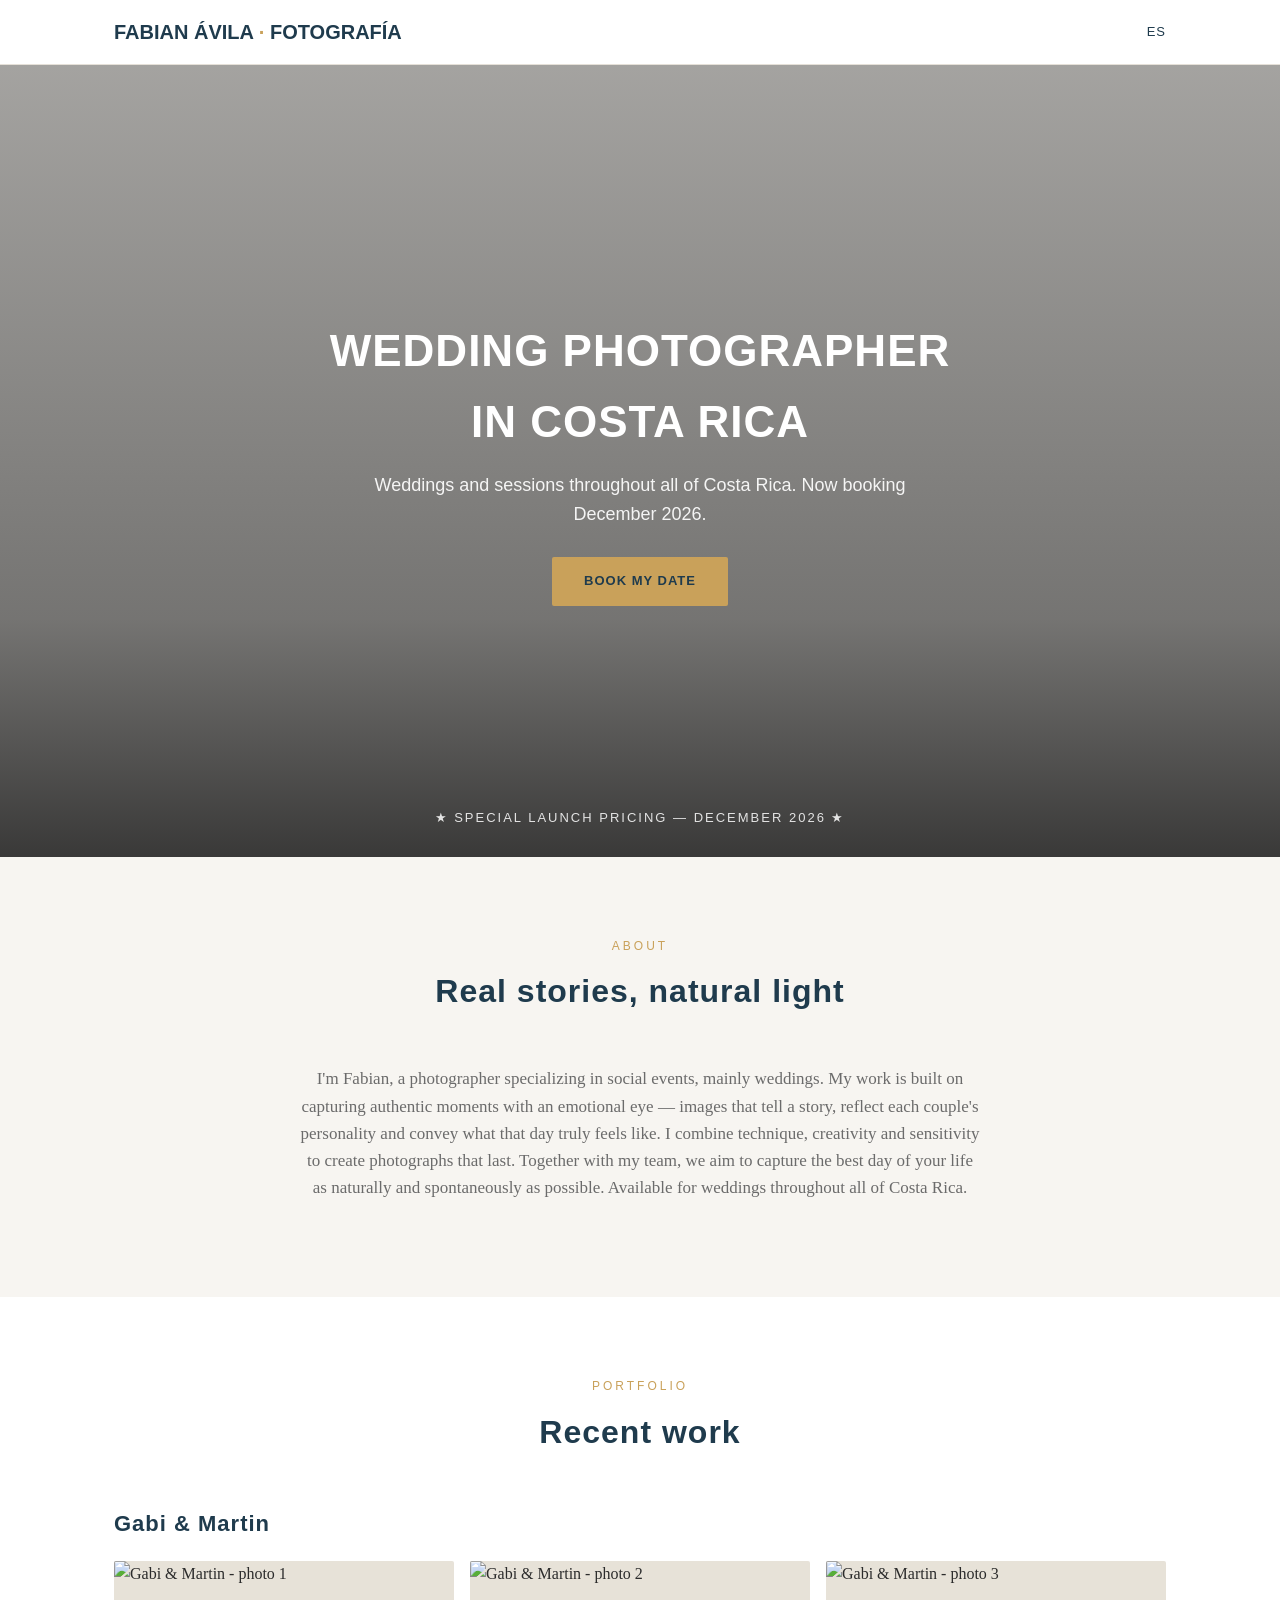
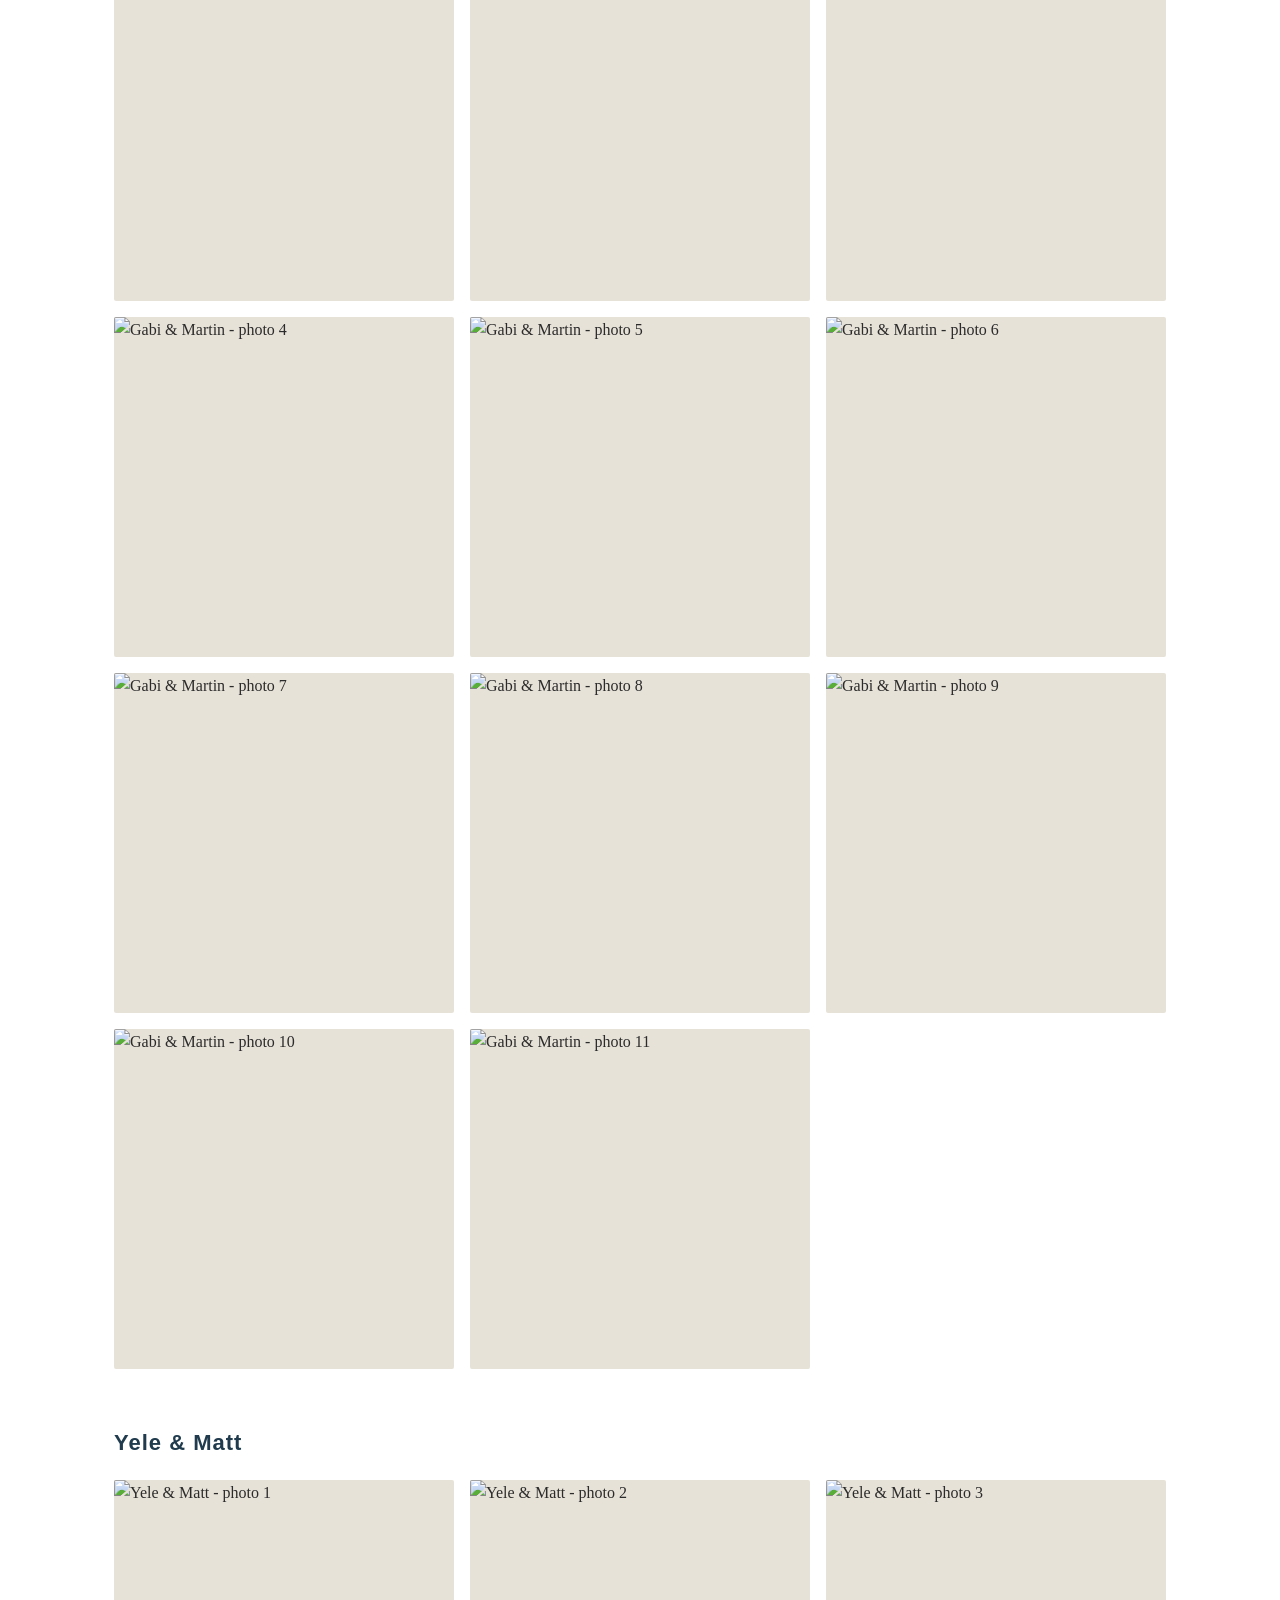
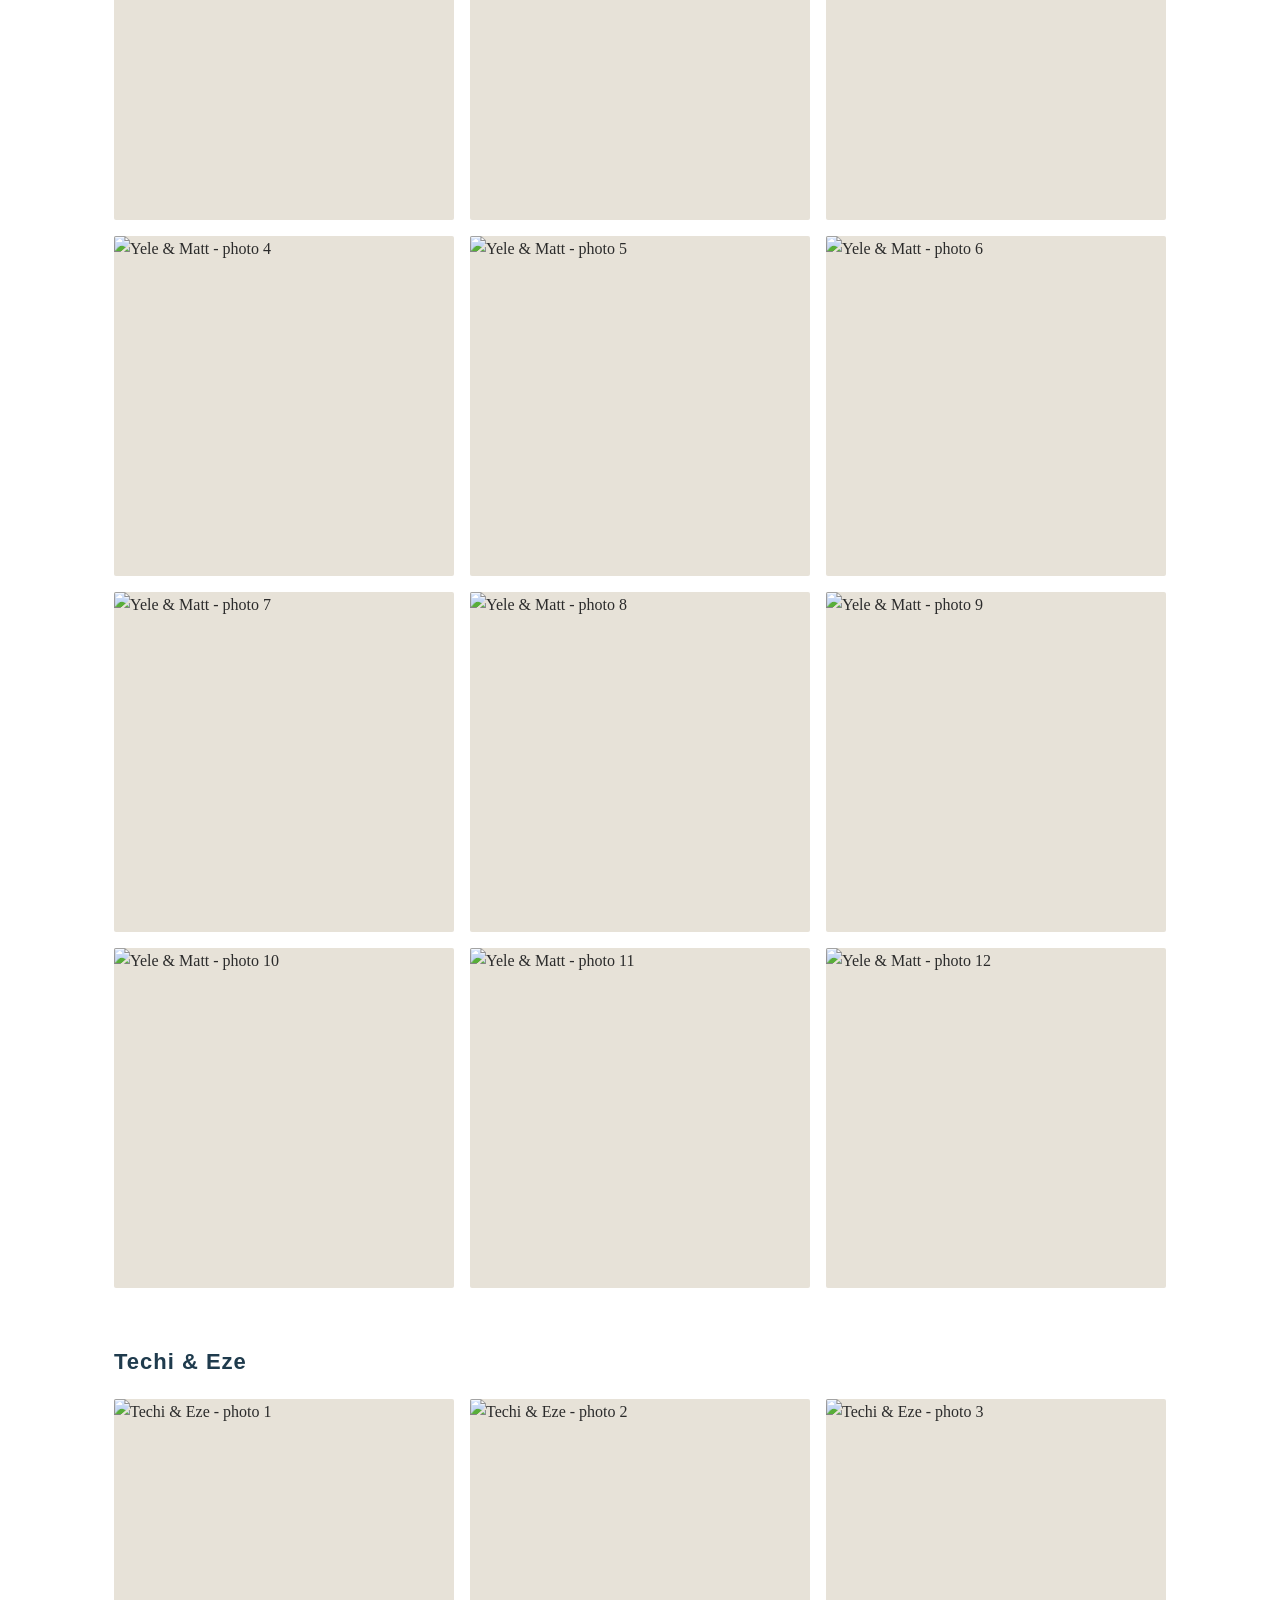
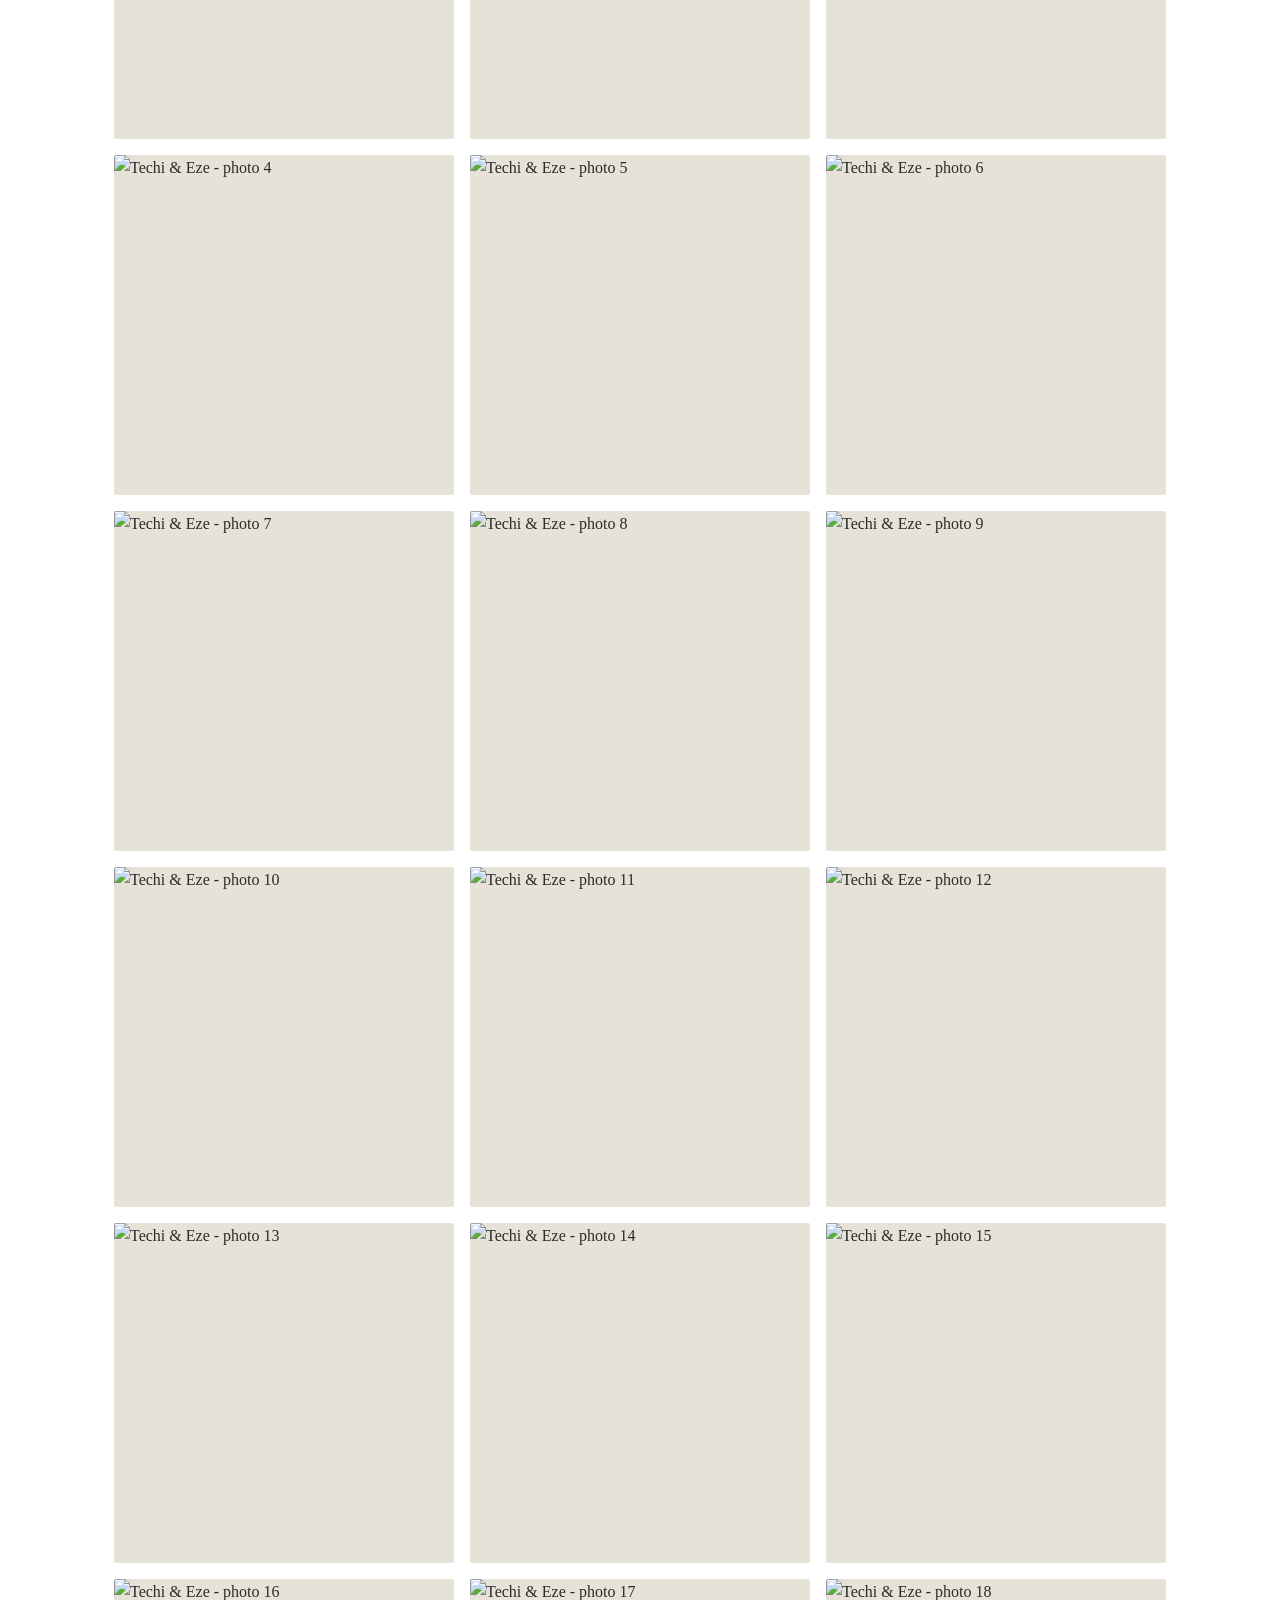
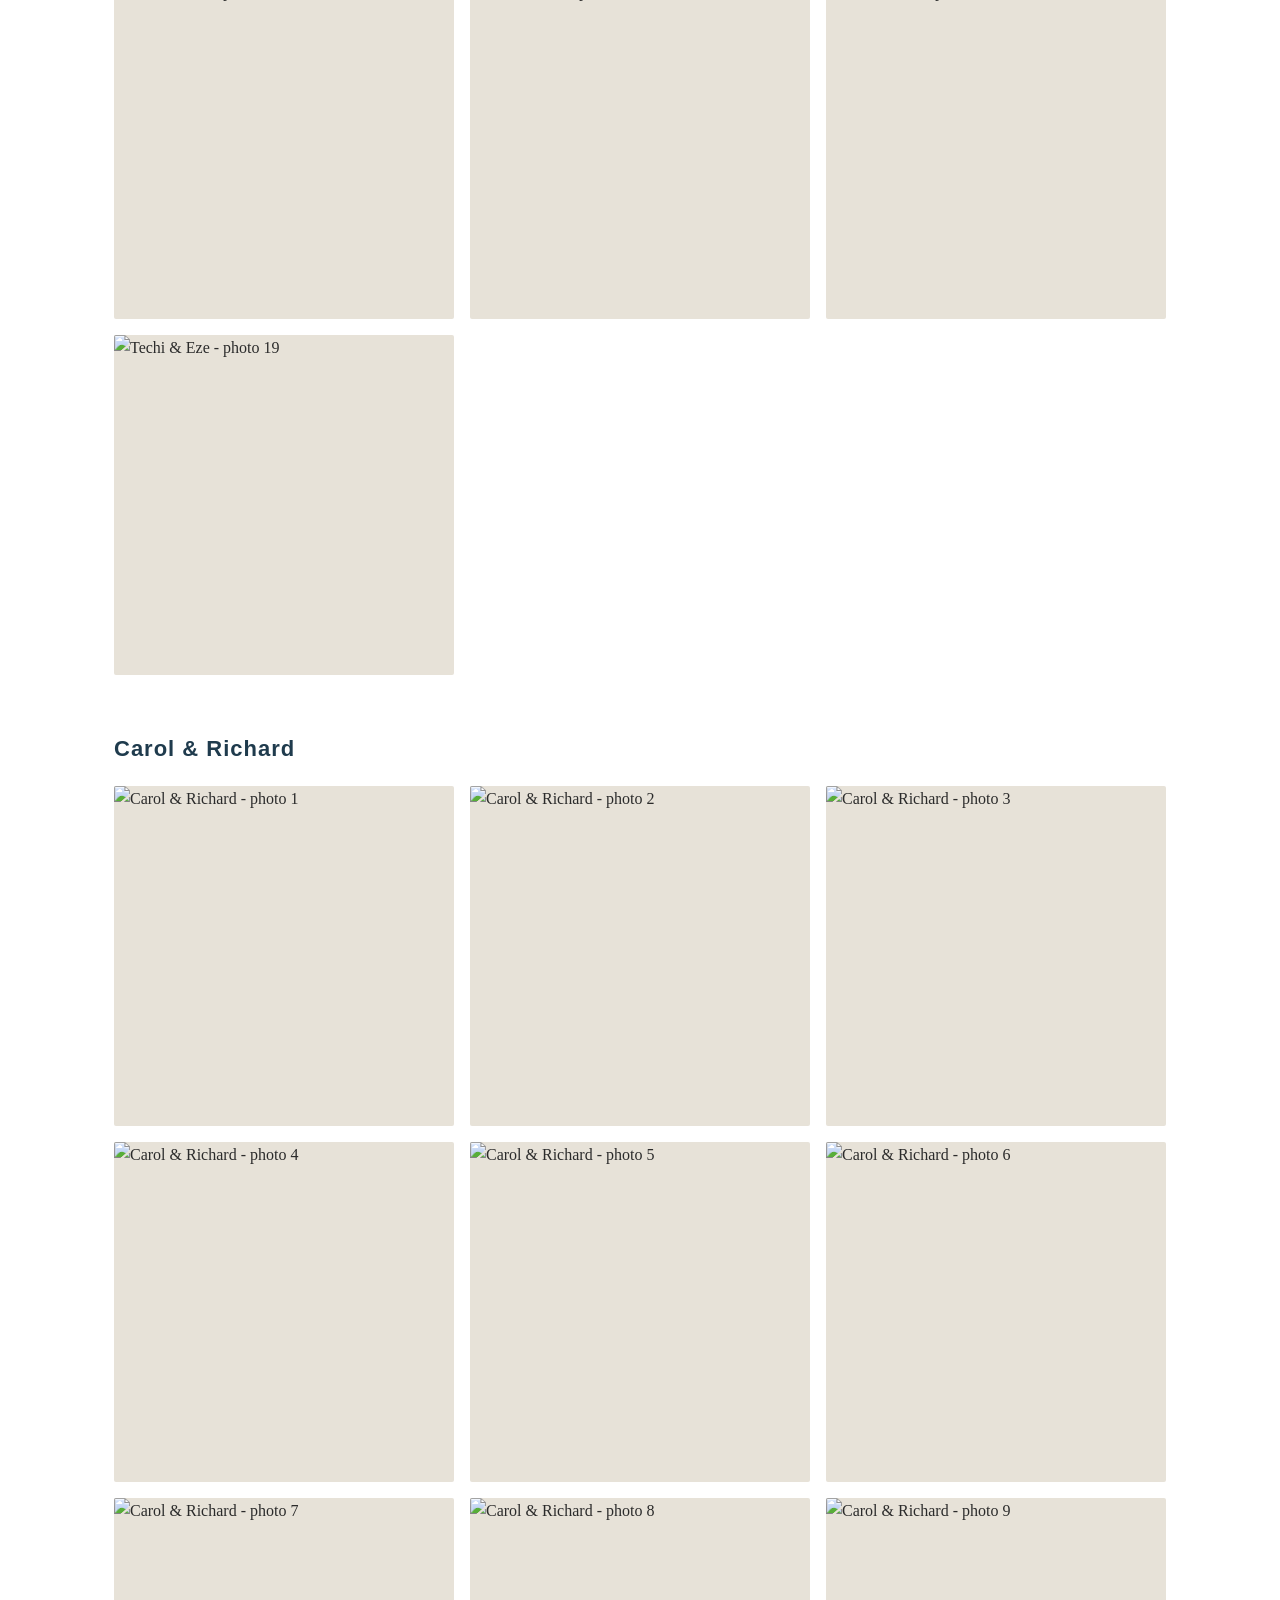
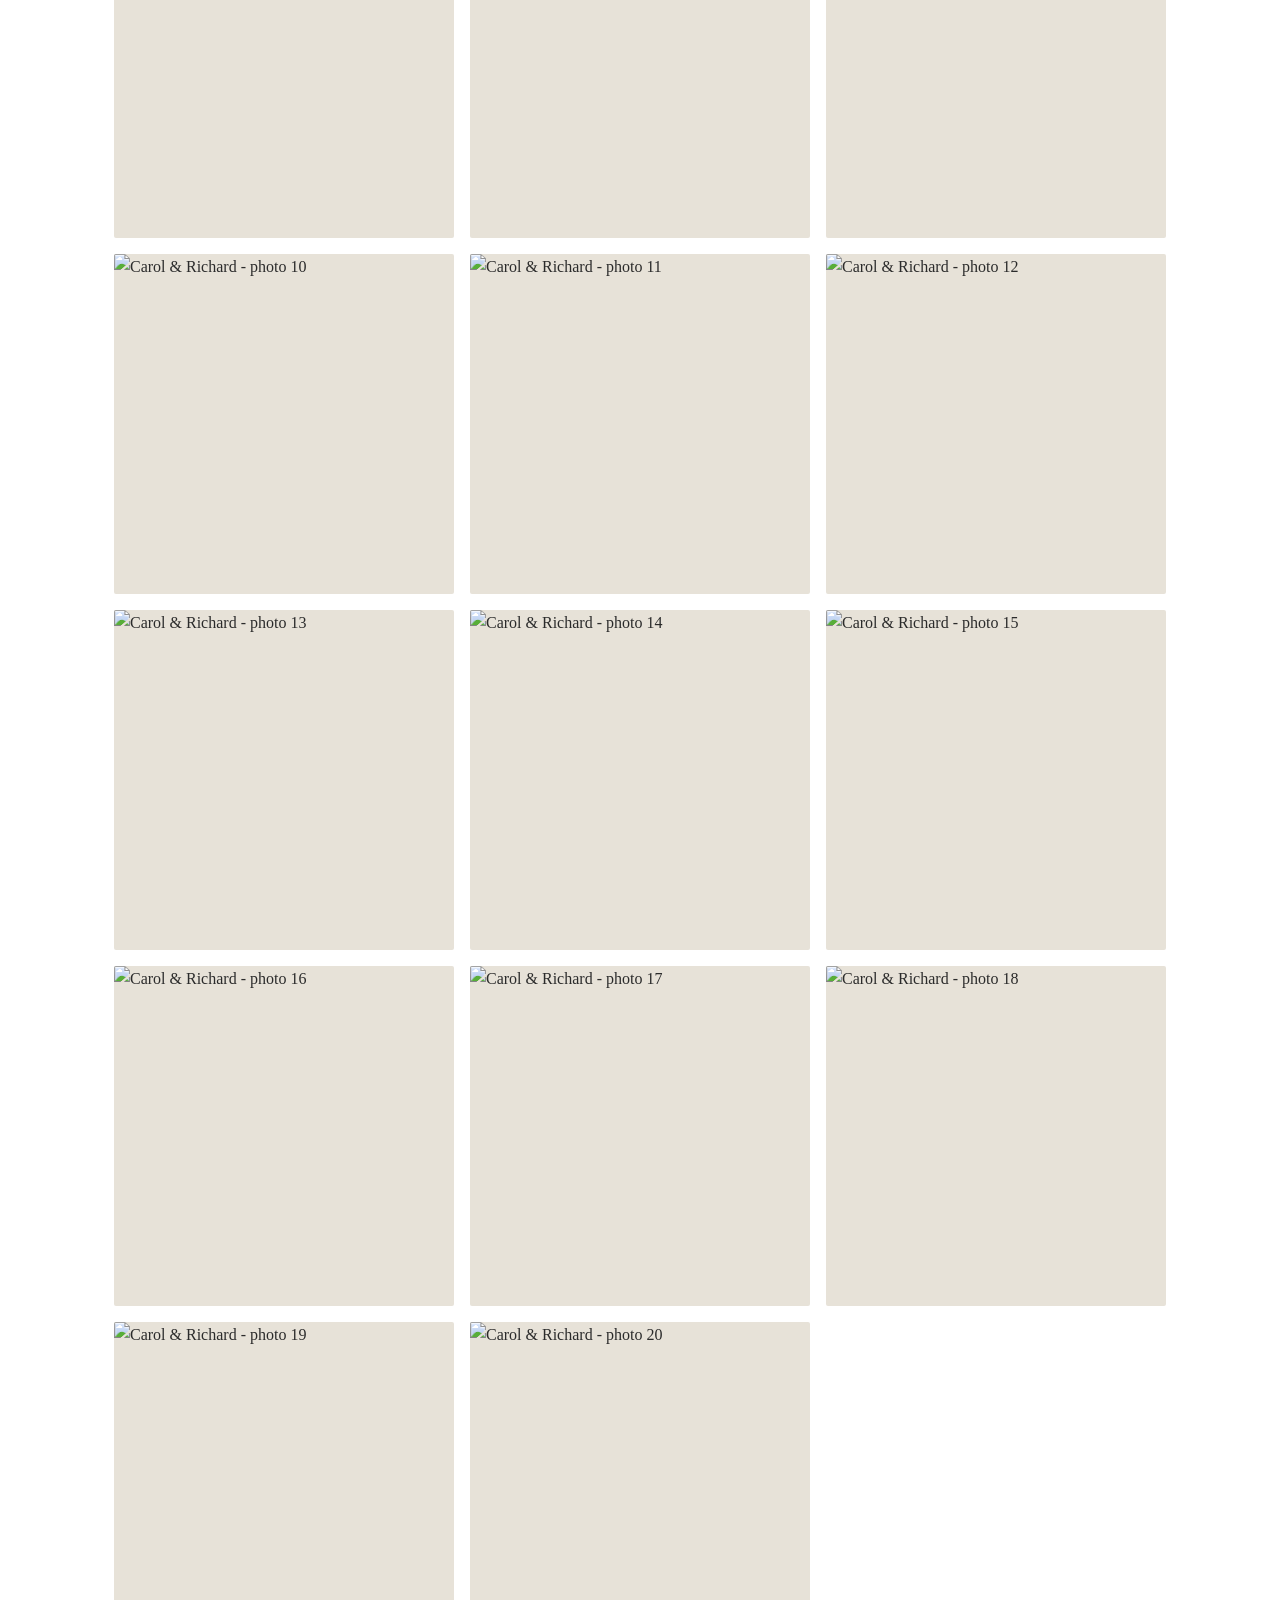
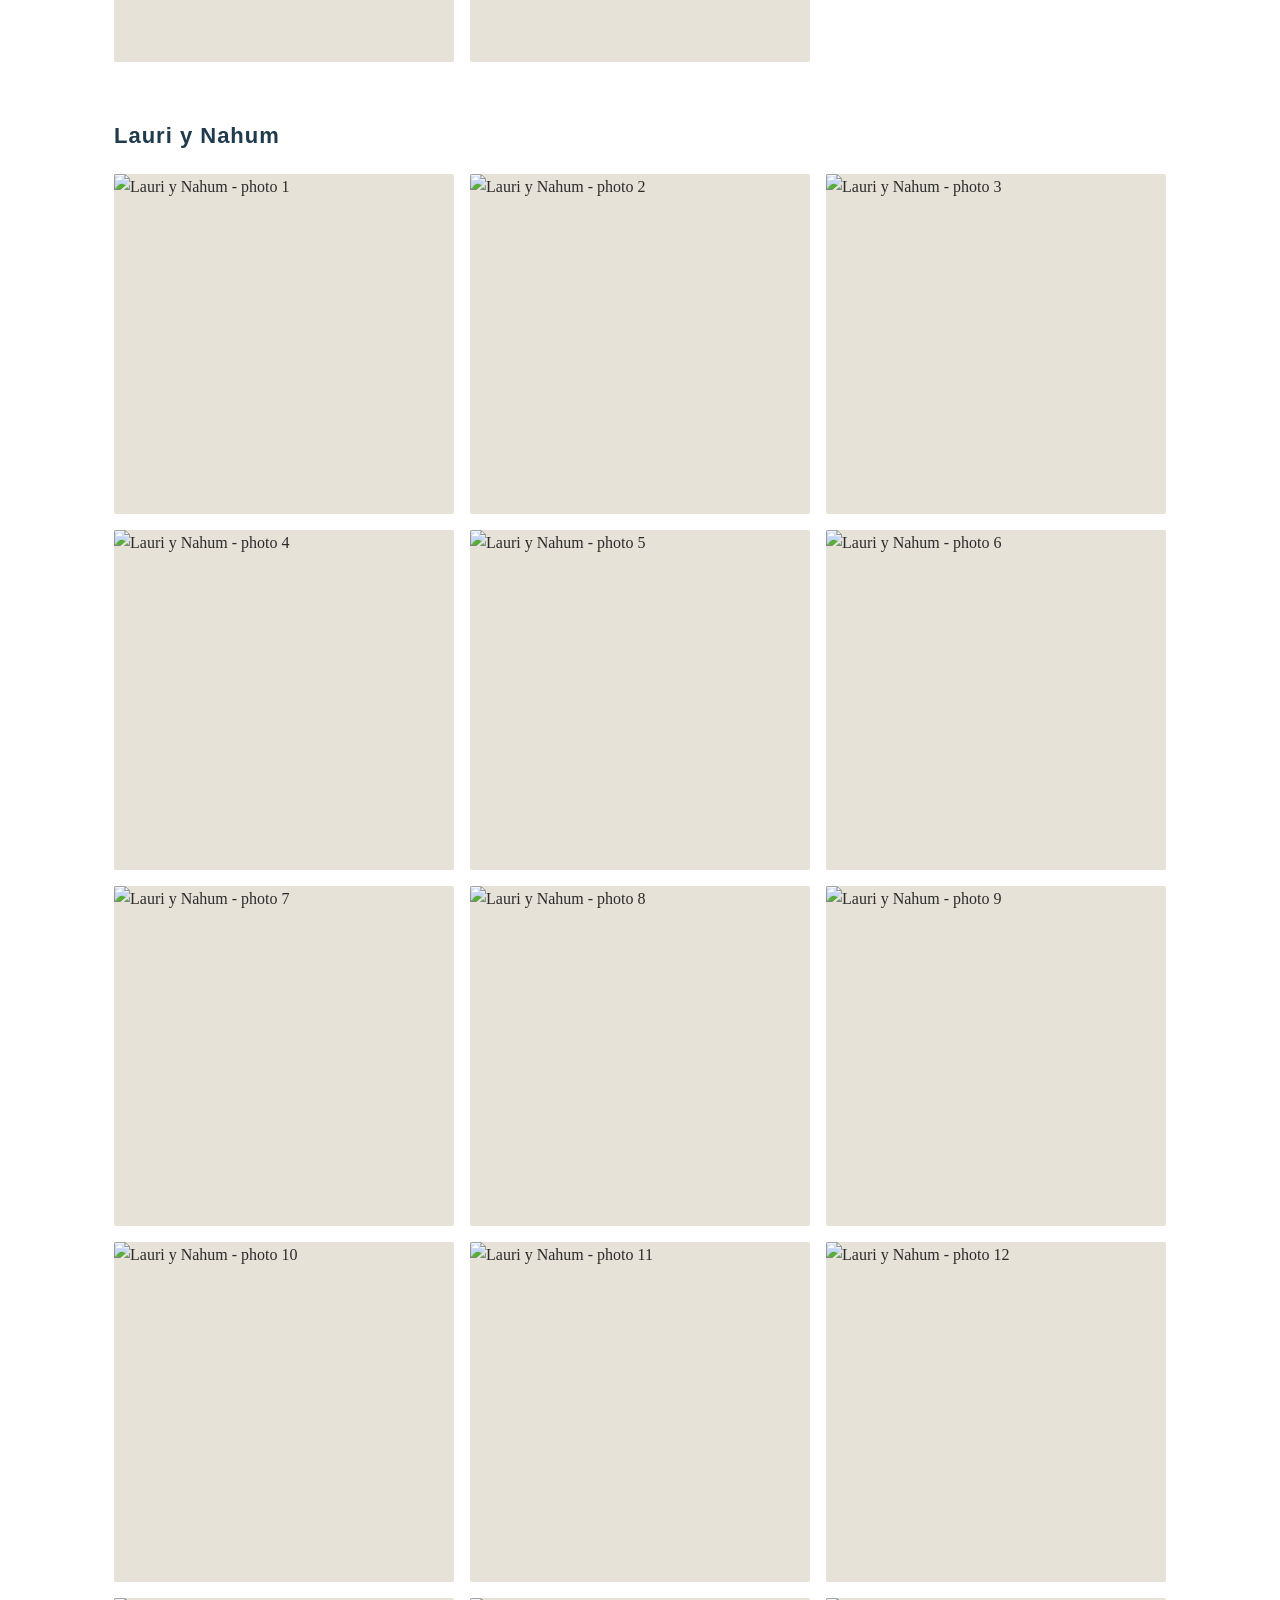
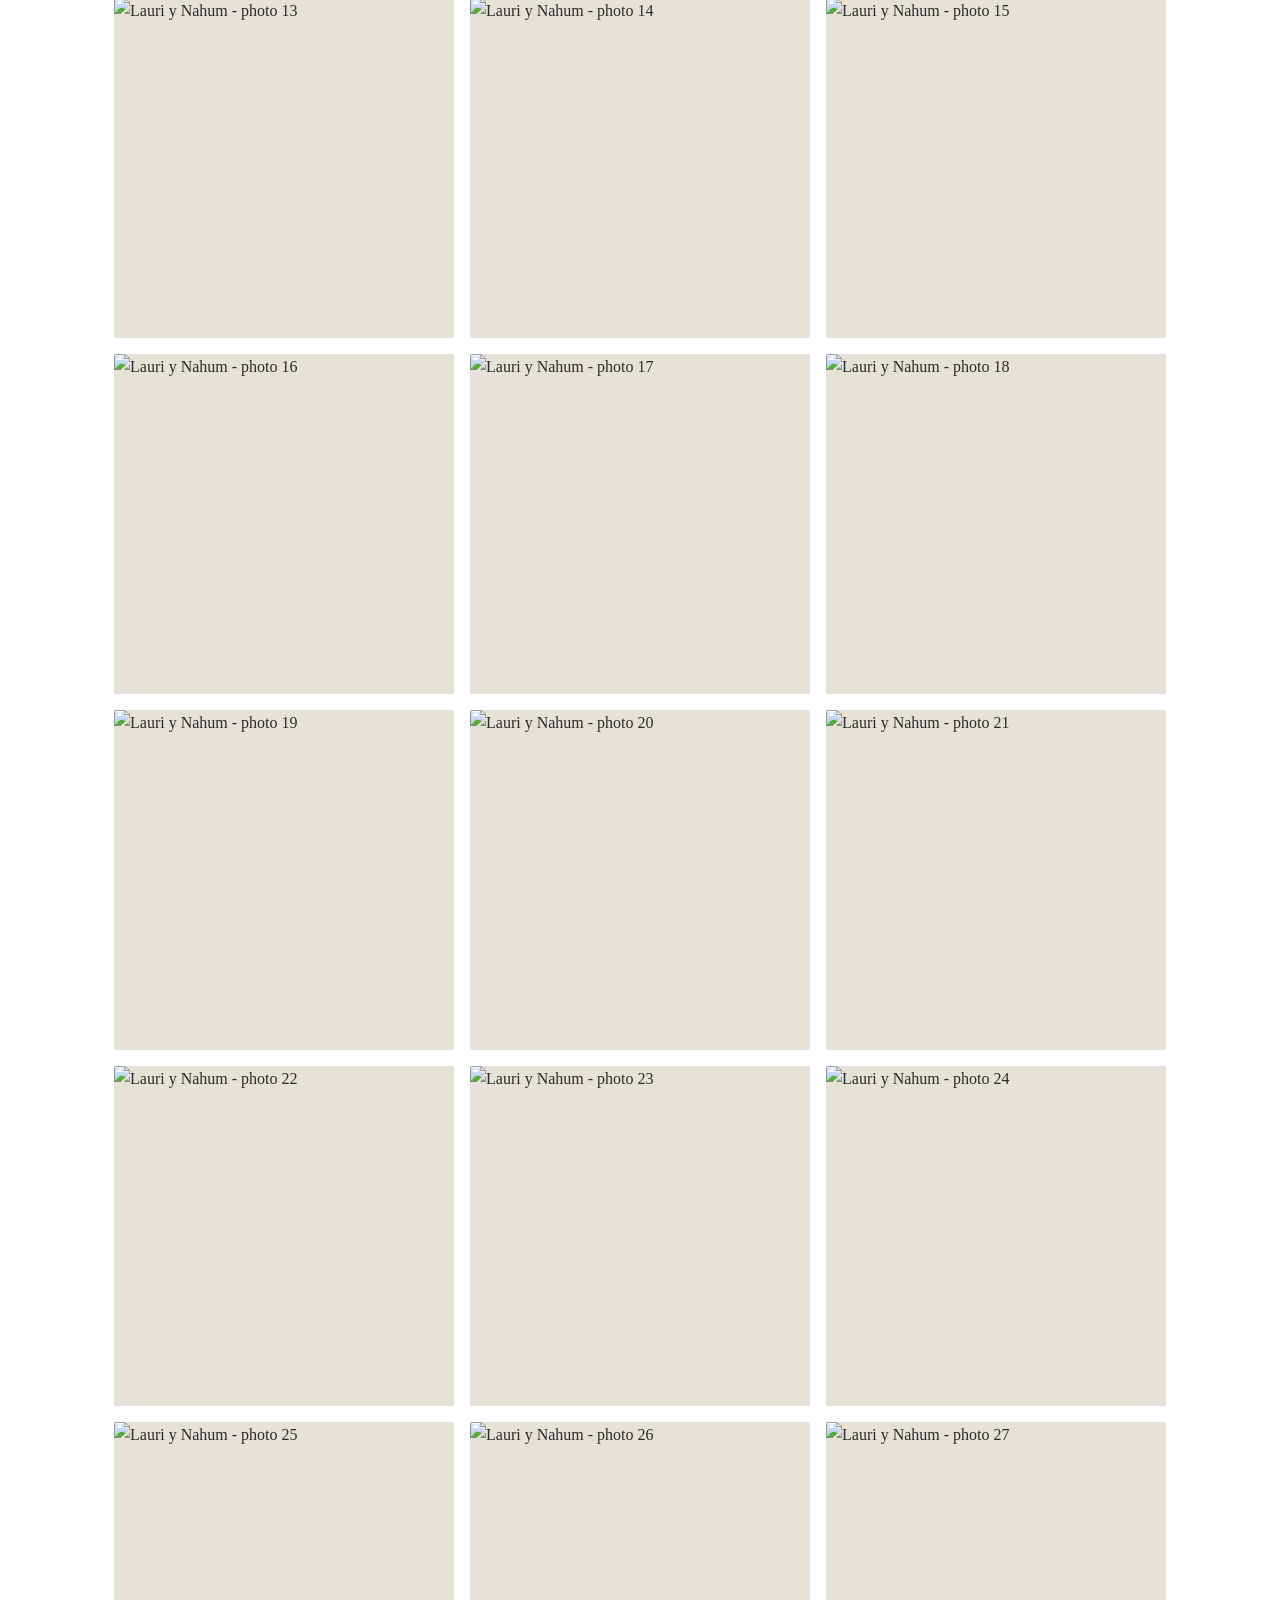
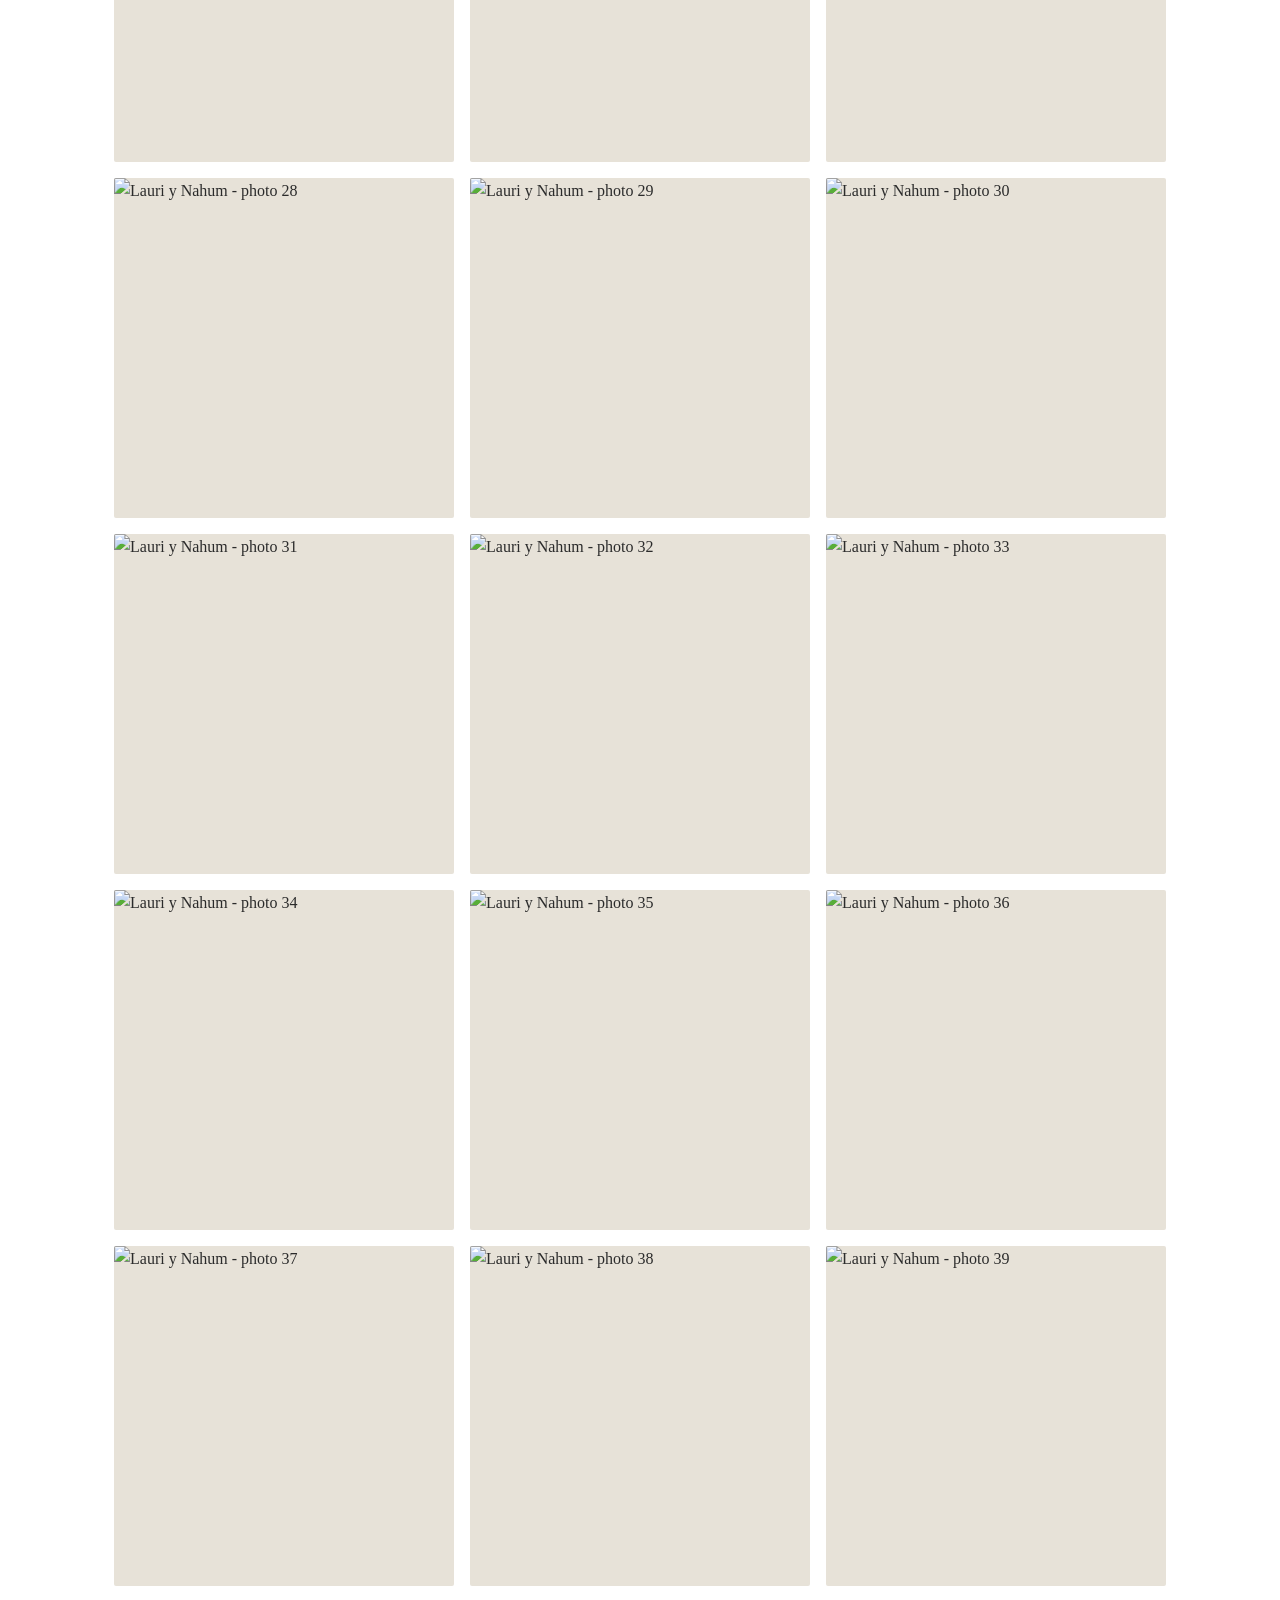
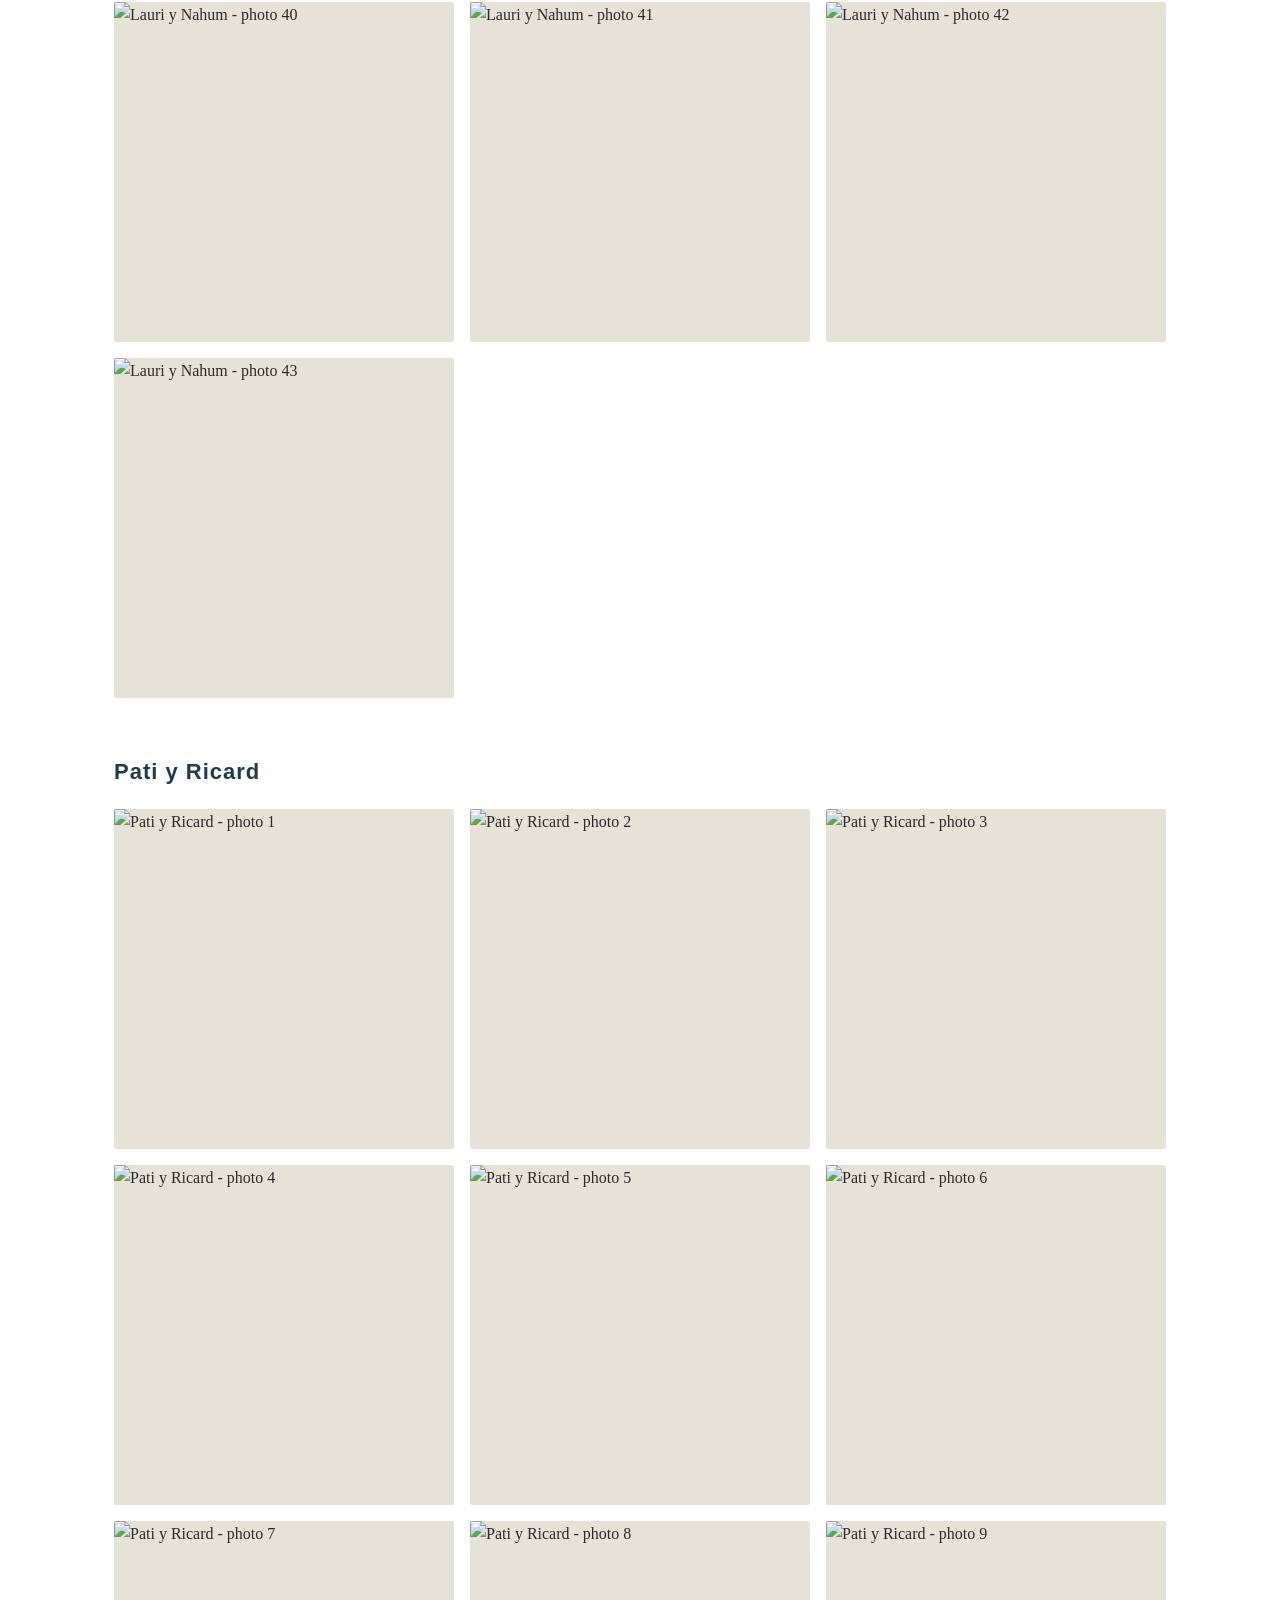
==== en/index.html @ 14611eac "Actualizar extras EN: advisory, quitar tarjeta credito, validez dic 2026" ====
<!DOCTYPE html>
<html lang="en">
<head>
<meta charset="UTF-8">
<meta name="viewport" content="width=device-width, initial-scale=1.0">
<title>Fabian Photography — Wedding Photographer in Costa Rica</title>
<style>
  :root{
    --dark:#1F3B4D;
    --accent:#C9A15A;
    --light:#F7F5F1;
    --gray:#6b6b6b;
  }
  *{margin:0;padding:0;box-sizing:border-box;}
  body{font-family:'Georgia', 'Times New Roman', serif; color:#2b2b2b; background:var(--light); line-height:1.6;}
  h1,h2,h3{font-family:'Helvetica Neue', Arial, sans-serif; letter-spacing:1px;}
  a{text-decoration:none; color:inherit;}
  .container{max-width:1100px; margin:0 auto; padding:0 24px;}

  /* NAV */
  nav{position:sticky; top:0; background:rgba(255,255,255,0.95); z-index:50; border-bottom:1px solid #e5e0d8;}
  nav .container{display:flex; justify-content:space-between; align-items:center; padding:16px 24px;}
  .logo{font-size:20px; font-weight:bold; color:var(--dark); font-family:'Helvetica Neue',Arial,sans-serif;}

  /* HERO */
  .hero{position:relative; height:88vh; min-height:520px; display:flex; align-items:center; justify-content:center; text-align:center; color:#fff;
    background:linear-gradient(180deg, rgba(10,10,10,0.35) 0%, rgba(10,10,10,0.55) 70%, rgba(10,10,10,0.8) 100%), url('gallery/hero-bw.jpg');
    background-size:cover; background-position:center 30%;}
  .hero-content h1{font-size:44px; margin-bottom:14px; text-transform:uppercase;}
  .hero-content p{font-size:18px; max-width:560px; margin:0 auto 28px; opacity:0.92; font-family:'Helvetica Neue',Arial,sans-serif;}
  .btn{display:inline-block; background:var(--accent); color:#1F3B4D; padding:14px 32px; border-radius:2px; font-family:'Helvetica Neue',Arial,sans-serif; font-weight:bold; letter-spacing:1px; text-transform:uppercase; font-size:13px; transition:opacity .2s;}
  .btn:hover{opacity:0.85;}
  .hero-badge{position:absolute; bottom:28px; font-family:'Helvetica Neue',Arial,sans-serif; font-size:13px; letter-spacing:2px; text-transform:uppercase; opacity:0.85;}

  /* SECTIONS */
  section{padding:80px 0;}
  .section-title{text-align:center; margin-bottom:48px;}
  .section-title span{display:block; font-family:'Helvetica Neue',Arial,sans-serif; font-size:12px; letter-spacing:3px; text-transform:uppercase; color:var(--accent); margin-bottom:10px;}
  .section-title h2{font-size:32px; color:var(--dark);}

  /* ABOUT */
  .about p{max-width:680px; margin:0 auto 16px; text-align:center; color:var(--gray); font-size:17px;}

  /* GALLERY */
  .gallery{background:#fff;}
  .grid{display:grid; grid-template-columns:repeat(3,1fr); gap:16px;}
  .ph{aspect-ratio:1/1; overflow:hidden; border-radius:2px; background:#e7e2d8;}
  .ph img{width:100%; height:100%; object-fit:cover; display:block; transition:transform .4s ease;}
  .ph:hover img{transform:scale(1.06);}
  .wedding-gallery{margin-bottom:56px;}
  .wedding-gallery:last-child{margin-bottom:0;}
  .wedding-gallery-title{display:flex; align-items:baseline; gap:14px; margin-bottom:20px;}
  .wedding-gallery-title h3{font-size:22px; color:var(--dark); letter-spacing:1px;}
  .wedding-gallery-title span{font-family:'Georgia',serif; font-style:italic; color:var(--accent); font-size:15px;}

  /* SERVICES */
  .cards{display:grid; grid-template-columns:repeat(3,1fr); gap:24px;}
  .cards-4{display:grid; grid-template-columns:repeat(4,1fr); gap:20px;}
  .card{background:#fff; padding:32px 24px; border-top:3px solid var(--accent); text-align:center;}
  .card h3{color:var(--dark); font-size:20px; margin-bottom:10px;}
  .price{font-size:28px; color:var(--accent); font-weight:bold; margin:14px 0; font-family:'Helvetica Neue',Arial,sans-serif;}
  .price small{font-size:14px; color:var(--gray); display:block; font-weight:normal;}
  .card ul{list-style:none; text-align:left; margin-top:14px; font-size:14px; color:var(--gray);}
  .card li{padding:4px 0; padding-left:18px; position:relative;}
  .card li:before{content:"—"; position:absolute; left:0; color:var(--accent);}
  .badge-launch{display:inline-block; background:#1F3B4D; color:#fff; font-size:11px; letter-spacing:1px; padding:4px 10px; border-radius:12px; font-family:'Helvetica Neue',Arial,sans-serif; margin-bottom:10px;}

  /* PARTNERS */
  .partners{background:var(--dark); color:#fff; text-align:center;}
  .partners h2{color:#fff;}
  .partners p{max-width:600px; margin:0 auto 24px; opacity:0.9;}
  .partners .btn{background:var(--accent);}

  /* CONTACT */
  .contact{text-align:center;}
  .contact-grid{display:flex; justify-content:center; gap:48px; margin-top:32px; flex-wrap:wrap; font-family:'Helvetica Neue',Arial,sans-serif;}
  .contact-item{font-size:15px;}
  .contact-item strong{display:block; color:var(--dark); margin-bottom:6px; letter-spacing:1px; text-transform:uppercase; font-size:12px;}

  footer{background:#171717; color:#999; text-align:center; padding:28px 0; font-family:'Helvetica Neue',Arial,sans-serif; font-size:13px;}

  @media (max-width:720px){
    .grid, .cards, .cards-4{grid-template-columns:repeat(2,1fr);}
    .hero-content h1{font-size:30px;}
  }
  @media (max-width:480px){
    .grid, .cards, .cards-4{grid-template-columns:1fr;}
  }
</style>
</head>
<body>

<nav>
  <div class="container">
    <div class="logo">FABIAN ÁVILA <span style="color:var(--accent)">·</span> FOTOGRAFÍA</div>
    <a href="/" style="font-family:'Helvetica Neue',Arial,sans-serif; font-size:13px; letter-spacing:1px; color:var(--dark);">ES</a>
  </div>
</nav>

<section class="hero">
  <div class="hero-content">
    
    <h1 data-en>Wedding Photographer<br>in Costa Rica</h1>
    
    <p data-en>Weddings and sessions throughout all of Costa Rica. Now booking December 2026.</p>
    
    <a href="#contact" class="btn" data-en>Book my date</a>
  </div>
  
  <div class="hero-badge" data-en>★ Special launch pricing — December 2026 ★</div>
</section>

<section class="about">
  <div class="container">
    <div class="section-title">
      <span data-en>About</span>
      
      <h2 data-en>Real stories, natural light</h2>
    </div>
    
    <p data-en>I'm Fabian, a photographer specializing in social events, mainly weddings. My work is built on capturing authentic moments with an emotional eye — images that tell a story, reflect each couple's personality and convey what that day truly feels like. I combine technique, creativity and sensitivity to create photographs that last. Together with my team, we aim to capture the best day of your life as naturally and spontaneously as possible. Available for weddings throughout all of Costa Rica.</p>
  </div>
</section>

<section class="gallery">
  <div class="container">
    <div class="section-title">
      <span data-en>Portfolio</span>
      
      <h2 data-en>Recent work</h2>
    </div>
    <div class="wedding-gallery">
      <div class="wedding-gallery-title">
        <h3 data-en>Gabi &amp; Martin</h3>
      </div>
      <div class="grid">
        <div class="ph"><img src="gallery/wedding-B-1.jpg" loading="lazy" alt="Gabi &amp; Martin - photo 1"></div>
        <div class="ph"><img src="gallery/wedding-B-2.jpg" loading="lazy" alt="Gabi &amp; Martin - photo 2"></div>
        <div class="ph"><img src="gallery/wedding-B-3.jpg" loading="lazy" alt="Gabi &amp; Martin - photo 3"></div>
        <div class="ph"><img src="gallery/wedding-B-4.jpg" loading="lazy" alt="Gabi &amp; Martin - photo 4"></div>
        <div class="ph"><img src="gallery/wedding-B-5.jpg" loading="lazy" alt="Gabi &amp; Martin - photo 5"></div>
        <div class="ph"><img src="gallery/wedding-B-6.jpg" loading="lazy" alt="Gabi &amp; Martin - photo 6"></div>
        <div class="ph"><img src="gallery/wedding-B-7.jpg" loading="lazy" alt="Gabi &amp; Martin - photo 7"></div>
        <div class="ph"><img src="gallery/wedding-B-8.jpg" loading="lazy" alt="Gabi &amp; Martin - photo 8"></div>
        <div class="ph"><img src="gallery/wedding-B-9.jpg" loading="lazy" alt="Gabi &amp; Martin - photo 9"></div>
        <div class="ph"><img src="gallery/wedding-B-10.jpg" loading="lazy" alt="Gabi &amp; Martin - photo 10"></div>
        <div class="ph"><img src="gallery/wedding-B-11.jpg" loading="lazy" alt="Gabi &amp; Martin - photo 11"></div>
      </div>
    </div>

    <div class="wedding-gallery">
      <div class="wedding-gallery-title">
        <h3 data-en>Yele &amp; Matt</h3>
      </div>
      <div class="grid">
        <div class="ph"><img src="gallery/wedding-C-1.jpg" loading="lazy" alt="Yele &amp; Matt - photo 1"></div>
        <div class="ph"><img src="gallery/wedding-C-2.jpg" loading="lazy" alt="Yele &amp; Matt - photo 2"></div>
        <div class="ph"><img src="gallery/wedding-C-3.jpg" loading="lazy" alt="Yele &amp; Matt - photo 3"></div>
        <div class="ph"><img src="gallery/wedding-C-4.jpg" loading="lazy" alt="Yele &amp; Matt - photo 4"></div>
        <div class="ph"><img src="gallery/wedding-C-5.jpg" loading="lazy" alt="Yele &amp; Matt - photo 5"></div>
        <div class="ph"><img src="gallery/wedding-C-6.jpg" loading="lazy" alt="Yele &amp; Matt - photo 6"></div>
        <div class="ph"><img src="gallery/wedding-C-7.jpg" loading="lazy" alt="Yele &amp; Matt - photo 7"></div>
        <div class="ph"><img src="gallery/wedding-C-8.jpg" loading="lazy" alt="Yele &amp; Matt - photo 8"></div>
        <div class="ph"><img src="gallery/wedding-C-9.jpg" loading="lazy" alt="Yele &amp; Matt - photo 9"></div>
        <div class="ph"><img src="gallery/wedding-C-10.jpg" loading="lazy" alt="Yele &amp; Matt - photo 10"></div>
        <div class="ph"><img src="gallery/wedding-C-11.jpg" loading="lazy" alt="Yele &amp; Matt - photo 11"></div>
        <div class="ph"><img src="gallery/wedding-C-12.jpg" loading="lazy" alt="Yele &amp; Matt - photo 12"></div>
      </div>
    </div>

    <div class="wedding-gallery">
      <div class="wedding-gallery-title">
        <h3 data-en>Techi &amp; Eze</h3>
      </div>
      <div class="grid">
        <div class="ph"><img src="gallery/wedding-D-1.jpg" loading="lazy" alt="Techi &amp; Eze - photo 1"></div>
        <div class="ph"><img src="gallery/wedding-D-2.jpg" loading="lazy" alt="Techi &amp; Eze - photo 2"></div>
        <div class="ph"><img src="gallery/wedding-D-3.jpg" loading="lazy" alt="Techi &amp; Eze - photo 3"></div>
        <div class="ph"><img src="gallery/wedding-D-4.jpg" loading="lazy" alt="Techi &amp; Eze - photo 4"></div>
        <div class="ph"><img src="gallery/wedding-D-5.jpg" loading="lazy" alt="Techi &amp; Eze - photo 5"></div>
        <div class="ph"><img src="gallery/wedding-D-6.jpg" loading="lazy" alt="Techi &amp; Eze - photo 6"></div>
        <div class="ph"><img src="gallery/wedding-D-7.jpg" loading="lazy" alt="Techi &amp; Eze - photo 7"></div>
        <div class="ph"><img src="gallery/wedding-D-8.jpg" loading="lazy" alt="Techi &amp; Eze - photo 8"></div>
        <div class="ph"><img src="gallery/wedding-D-9.jpg" loading="lazy" alt="Techi &amp; Eze - photo 9"></div>
        <div class="ph"><img src="gallery/wedding-D-10.jpg" loading="lazy" alt="Techi &amp; Eze - photo 10"></div>
        <div class="ph"><img src="gallery/wedding-D-11.jpg" loading="lazy" alt="Techi &amp; Eze - photo 11"></div>
        <div class="ph"><img src="gallery/wedding-D-12.jpg" loading="lazy" alt="Techi &amp; Eze - photo 12"></div>
        <div class="ph"><img src="gallery/wedding-D-13.jpg" loading="lazy" alt="Techi &amp; Eze - photo 13"></div>
        <div class="ph"><img src="gallery/wedding-D-14.jpg" loading="lazy" alt="Techi &amp; Eze - photo 14"></div>
        <div class="ph"><img src="gallery/wedding-D-15.jpg" loading="lazy" alt="Techi &amp; Eze - photo 15"></div>
        <div class="ph"><img src="gallery/wedding-D-16.jpg" loading="lazy" alt="Techi &amp; Eze - photo 16"></div>
        <div class="ph"><img src="gallery/wedding-D-17.jpg" loading="lazy" alt="Techi &amp; Eze - photo 17"></div>
        <div class="ph"><img src="gallery/wedding-D-18.jpg" loading="lazy" alt="Techi &amp; Eze - photo 18"></div>
        <div class="ph"><img src="gallery/wedding-D-19.jpg" loading="lazy" alt="Techi &amp; Eze - photo 19"></div>
      </div>
    </div>

    <div class="wedding-gallery">
      <div class="wedding-gallery-title">
        <h3 data-en>Carol &amp; Richard</h3>
      </div>
      <div class="grid">
        <div class="ph"><img src="gallery/wedding-E-1.jpg" loading="lazy" alt="Carol &amp; Richard - photo 1"></div>
        <div class="ph"><img src="gallery/wedding-E-2.jpg" loading="lazy" alt="Carol &amp; Richard - photo 2"></div>
        <div class="ph"><img src="gallery/wedding-E-3.jpg" loading="lazy" alt="Carol &amp; Richard - photo 3"></div>
        <div class="ph"><img src="gallery/wedding-E-4.jpg" loading="lazy" alt="Carol &amp; Richard - photo 4"></div>
        <div class="ph"><img src="gallery/wedding-E-5.jpg" loading="lazy" alt="Carol &amp; Richard - photo 5"></div>
        <div class="ph"><img src="gallery/wedding-E-6.jpg" loading="lazy" alt="Carol &amp; Richard - photo 6"></div>
        <div class="ph"><img src="gallery/wedding-E-7.jpg" loading="lazy" alt="Carol &amp; Richard - photo 7"></div>
        <div class="ph"><img src="gallery/wedding-E-8.jpg" loading="lazy" alt="Carol &amp; Richard - photo 8"></div>
        <div class="ph"><img src="gallery/wedding-E-9.jpg" loading="lazy" alt="Carol &amp; Richard - photo 9"></div>
        <div class="ph"><img src="gallery/wedding-E-10.jpg" loading="lazy" alt="Carol &amp; Richard - photo 10"></div>
        <div class="ph"><img src="gallery/wedding-E-11.jpg" loading="lazy" alt="Carol &amp; Richard - photo 11"></div>
        <div class="ph"><img src="gallery/wedding-E-12.jpg" loading="lazy" alt="Carol &amp; Richard - photo 12"></div>
        <div class="ph"><img src="gallery/wedding-E-13.jpg" loading="lazy" alt="Carol &amp; Richard - photo 13"></div>
        <div class="ph"><img src="gallery/wedding-E-14.jpg" loading="lazy" alt="Carol &amp; Richard - photo 14"></div>
        <div class="ph"><img src="gallery/wedding-E-15.jpg" loading="lazy" alt="Carol &amp; Richard - photo 15"></div>
        <div class="ph"><img src="gallery/wedding-E-16.jpg" loading="lazy" alt="Carol &amp; Richard - photo 16"></div>
        <div class="ph"><img src="gallery/wedding-E-17.jpg" loading="lazy" alt="Carol &amp; Richard - photo 17"></div>
        <div class="ph"><img src="gallery/wedding-E-18.jpg" loading="lazy" alt="Carol &amp; Richard - photo 18"></div>
        <div class="ph"><img src="gallery/wedding-E-19.jpg" loading="lazy" alt="Carol &amp; Richard - photo 19"></div>
        <div class="ph"><img src="gallery/wedding-E-20.jpg" loading="lazy" alt="Carol &amp; Richard - photo 20"></div>
      </div>
    </div>

    <div class="wedding-gallery">
      <div class="wedding-gallery-title">
        <h3 data-en>Lauri y Nahum</h3>
      </div>
      <div class="grid">
        <div class="ph"><img src="gallery/wedding-G1-1.jpg" loading="lazy" alt="Lauri y Nahum - photo 1"></div>
        <div class="ph"><img src="gallery/wedding-G1-2.jpg" loading="lazy" alt="Lauri y Nahum - photo 2"></div>
        <div class="ph"><img src="gallery/wedding-G1-3.jpg" loading="lazy" alt="Lauri y Nahum - photo 3"></div>
        <div class="ph"><img src="gallery/wedding-G1-4.jpg" loading="lazy" alt="Lauri y Nahum - photo 4"></div>
        <div class="ph"><img src="gallery/wedding-G1-5.jpg" loading="lazy" alt="Lauri y Nahum - photo 5"></div>
        <div class="ph"><img src="gallery/wedding-G1-6.jpg" loading="lazy" alt="Lauri y Nahum - photo 6"></div>
        <div class="ph"><img src="gallery/wedding-G1-7.jpg" loading="lazy" alt="Lauri y Nahum - photo 7"></div>
        <div class="ph"><img src="gallery/wedding-G1-8.jpg" loading="lazy" alt="Lauri y Nahum - photo 8"></div>
        <div class="ph"><img src="gallery/wedding-G1-9.jpg" loading="lazy" alt="Lauri y Nahum - photo 9"></div>
        <div class="ph"><img src="gallery/wedding-G1-10.jpg" loading="lazy" alt="Lauri y Nahum - photo 10"></div>
        <div class="ph"><img src="gallery/wedding-G1-11.jpg" loading="lazy" alt="Lauri y Nahum - photo 11"></div>
        <div class="ph"><img src="gallery/wedding-G1-12.jpg" loading="lazy" alt="Lauri y Nahum - photo 12"></div>
        <div class="ph"><img src="gallery/wedding-G1-13.jpg" loading="lazy" alt="Lauri y Nahum - photo 13"></div>
        <div class="ph"><img src="gallery/wedding-G1-14.jpg" loading="lazy" alt="Lauri y Nahum - photo 14"></div>
        <div class="ph"><img src="gallery/wedding-G1-15.jpg" loading="lazy" alt="Lauri y Nahum - photo 15"></div>
        <div class="ph"><img src="gallery/wedding-G1-16.jpg" loading="lazy" alt="Lauri y Nahum - photo 16"></div>
        <div class="ph"><img src="gallery/wedding-G1-17.jpg" loading="lazy" alt="Lauri y Nahum - photo 17"></div>
        <div class="ph"><img src="gallery/wedding-G1-18.jpg" loading="lazy" alt="Lauri y Nahum - photo 18"></div>
        <div class="ph"><img src="gallery/wedding-G1-19.jpg" loading="lazy" alt="Lauri y Nahum - photo 19"></div>
        <div class="ph"><img src="gallery/wedding-G1-20.jpg" loading="lazy" alt="Lauri y Nahum - photo 20"></div>
        <div class="ph"><img src="gallery/wedding-G1-21.jpg" loading="lazy" alt="Lauri y Nahum - photo 21"></div>
        <div class="ph"><img src="gallery/wedding-G1-22.jpg" loading="lazy" alt="Lauri y Nahum - photo 22"></div>
        <div class="ph"><img src="gallery/wedding-G1-23.jpg" loading="lazy" alt="Lauri y Nahum - photo 23"></div>
        <div class="ph"><img src="gallery/wedding-G1-24.jpg" loading="lazy" alt="Lauri y Nahum - photo 24"></div>
        <div class="ph"><img src="gallery/wedding-G1-25.jpg" loading="lazy" alt="Lauri y Nahum - photo 25"></div>
        <div class="ph"><img src="gallery/wedding-G1-26.jpg" loading="lazy" alt="Lauri y Nahum - photo 26"></div>
        <div class="ph"><img src="gallery/wedding-G1-27.jpg" loading="lazy" alt="Lauri y Nahum - photo 27"></div>
        <div class="ph"><img src="gallery/wedding-G1-28.jpg" loading="lazy" alt="Lauri y Nahum - photo 28"></div>
        <div class="ph"><img src="gallery/wedding-G1-29.jpg" loading="lazy" alt="Lauri y Nahum - photo 29"></div>
        <div class="ph"><img src="gallery/wedding-G1-30.jpg" loading="lazy" alt="Lauri y Nahum - photo 30"></div>
        <div class="ph"><img src="gallery/wedding-G1-31.jpg" loading="lazy" alt="Lauri y Nahum - photo 31"></div>
        <div class="ph"><img src="gallery/wedding-G1-32.jpg" loading="lazy" alt="Lauri y Nahum - photo 32"></div>
        <div class="ph"><img src="gallery/wedding-G1-33.jpg" loading="lazy" alt="Lauri y Nahum - photo 33"></div>
        <div class="ph"><img src="gallery/wedding-G1-34.jpg" loading="lazy" alt="Lauri y Nahum - photo 34"></div>
        <div class="ph"><img src="gallery/wedding-G1-35.jpg" loading="lazy" alt="Lauri y Nahum - photo 35"></div>
        <div class="ph"><img src="gallery/wedding-G1-36.jpg" loading="lazy" alt="Lauri y Nahum - photo 36"></div>
        <div class="ph"><img src="gallery/wedding-G1-37.jpg" loading="lazy" alt="Lauri y Nahum - photo 37"></div>
        <div class="ph"><img src="gallery/wedding-G1-38.jpg" loading="lazy" alt="Lauri y Nahum - photo 38"></div>
        <div class="ph"><img src="gallery/wedding-G1-39.jpg" loading="lazy" alt="Lauri y Nahum - photo 39"></div>
        <div class="ph"><img src="gallery/wedding-G1-40.jpg" loading="lazy" alt="Lauri y Nahum - photo 40"></div>
        <div class="ph"><img src="gallery/wedding-G1-41.jpg" loading="lazy" alt="Lauri y Nahum - photo 41"></div>
        <div class="ph"><img src="gallery/wedding-G1-42.jpg" loading="lazy" alt="Lauri y Nahum - photo 42"></div>
        <div class="ph"><img src="gallery/wedding-G1-43.jpg" loading="lazy" alt="Lauri y Nahum - photo 43"></div>
      </div>
    </div>

    <div class="wedding-gallery">
      <div class="wedding-gallery-title">
        <h3 data-en>Pati y Ricard</h3>
      </div>
      <div class="grid">
        <div class="ph"><img src="gallery/wedding-G2-1.jpg" loading="lazy" alt="Pati y Ricard - photo 1"></div>
        <div class="ph"><img src="gallery/wedding-G2-2.jpg" loading="lazy" alt="Pati y Ricard - photo 2"></div>
        <div class="ph"><img src="gallery/wedding-G2-3.jpg" loading="lazy" alt="Pati y Ricard - photo 3"></div>
        <div class="ph"><img src="gallery/wedding-G2-4.jpg" loading="lazy" alt="Pati y Ricard - photo 4"></div>
        <div class="ph"><img src="gallery/wedding-G2-5.jpg" loading="lazy" alt="Pati y Ricard - photo 5"></div>
        <div class="ph"><img src="gallery/wedding-G2-6.jpg" loading="lazy" alt="Pati y Ricard - photo 6"></div>
        <div class="ph"><img src="gallery/wedding-G2-7.jpg" loading="lazy" alt="Pati y Ricard - photo 7"></div>
        <div class="ph"><img src="gallery/wedding-G2-8.jpg" loading="lazy" alt="Pati y Ricard - photo 8"></div>
        <div class="ph"><img src="gallery/wedding-G2-9.jpg" loading="lazy" alt="Pati y Ricard - photo 9"></div>
        <div class="ph"><img src="gallery/wedding-G2-10.jpg" loading="lazy" alt="Pati y Ricard - photo 10"></div>
        <div class="ph"><img src="gallery/wedding-G2-11.jpg" loading="lazy" alt="Pati y Ricard - photo 11"></div>
        <div class="ph"><img src="gallery/wedding-G2-12.jpg" loading="lazy" alt="Pati y Ricard - photo 12"></div>
        <div class="ph"><img src="gallery/wedding-G2-13.jpg" loading="lazy" alt="Pati y Ricard - photo 13"></div>
        <div class="ph"><img src="gallery/wedding-G2-14.jpg" loading="lazy" alt="Pati y Ricard - photo 14"></div>
        <div class="ph"><img src="gallery/wedding-G2-15.jpg" loading="lazy" alt="Pati y Ricard - photo 15"></div>
        <div class="ph"><img src="gallery/wedding-G2-16.jpg" loading="lazy" alt="Pati y Ricard - photo 16"></div>
        <div class="ph"><img src="gallery/wedding-G2-17.jpg" loading="lazy" alt="Pati y Ricard - photo 17"></div>
        <div class="ph"><img src="gallery/wedding-G2-18.jpg" loading="lazy" alt="Pati y Ricard - photo 18"></div>
      </div>
    </div>

    <div class="wedding-gallery">
      <div class="wedding-gallery-title">
        <h3 data-en>Pamela y Dennis</h3>
      </div>
      <div class="grid">
        <div class="ph"><img src="gallery/wedding-H-1.jpg" loading="lazy" alt="Pamela y Dennis - photo 1"></div>
        <div class="ph"><img src="gallery/wedding-H-2.jpg" loading="lazy" alt="Pamela y Dennis - photo 2"></div>
        <div class="ph"><img src="gallery/wedding-H-3.jpg" loading="lazy" alt="Pamela y Dennis - photo 3"></div>
        <div class="ph"><img src="gallery/wedding-H-4.jpg" loading="lazy" alt="Pamela y Dennis - photo 4"></div>
        <div class="ph"><img src="gallery/wedding-H-5.jpg" loading="lazy" alt="Pamela y Dennis - photo 5"></div>
        <div class="ph"><img src="gallery/wedding-H-6.jpg" loading="lazy" alt="Pamela y Dennis - photo 6"></div>
        <div class="ph"><img src="gallery/wedding-H-7.jpg" loading="lazy" alt="Pamela y Dennis - photo 7"></div>
        <div class="ph"><img src="gallery/wedding-H-8.jpg" loading="lazy" alt="Pamela y Dennis - photo 8"></div>
        <div class="ph"><img src="gallery/wedding-H-9.jpg" loading="lazy" alt="Pamela y Dennis - photo 9"></div>
        <div class="ph"><img src="gallery/wedding-H-10.jpg" loading="lazy" alt="Pamela y Dennis - photo 10"></div>
        <div class="ph"><img src="gallery/wedding-H-11.jpg" loading="lazy" alt="Pamela y Dennis - photo 11"></div>
        <div class="ph"><img src="gallery/wedding-H-12.jpg" loading="lazy" alt="Pamela y Dennis - photo 12"></div>
        <div class="ph"><img src="gallery/wedding-H-13.jpg" loading="lazy" alt="Pamela y Dennis - photo 13"></div>
        <div class="ph"><img src="gallery/wedding-H-14.jpg" loading="lazy" alt="Pamela y Dennis - photo 14"></div>
      </div>
    </div>

    <div class="wedding-gallery">
      <div class="wedding-gallery-title">
        <h3 data-en>Salmy y Victor</h3>
      </div>
      <div class="grid">
        <div class="ph"><img src="gallery/wedding-I-1.jpg" loading="lazy" alt="Salmy y Victor - photo 1"></div>
        <div class="ph"><img src="gallery/wedding-I-2.jpg" loading="lazy" alt="Salmy y Victor - photo 2"></div>
        <div class="ph"><img src="gallery/wedding-I-3.jpg" loading="lazy" alt="Salmy y Victor - photo 3"></div>
        <div class="ph"><img src="gallery/wedding-I-4.jpg" loading="lazy" alt="Salmy y Victor - photo 4"></div>
        <div class="ph"><img src="gallery/wedding-I-5.jpg" loading="lazy" alt="Salmy y Victor - photo 5"></div>
        <div class="ph"><img src="gallery/wedding-I-6.jpg" loading="lazy" alt="Salmy y Victor - photo 6"></div>
        <div class="ph"><img src="gallery/wedding-I-7.jpg" loading="lazy" alt="Salmy y Victor - photo 7"></div>
        <div class="ph"><img src="gallery/wedding-I-8.jpg" loading="lazy" alt="Salmy y Victor - photo 8"></div>
        <div class="ph"><img src="gallery/wedding-I-9.jpg" loading="lazy" alt="Salmy y Victor - photo 9"></div>
        <div class="ph"><img src="gallery/wedding-I-10.jpg" loading="lazy" alt="Salmy y Victor - photo 10"></div>
        <div class="ph"><img src="gallery/wedding-I-11.jpg" loading="lazy" alt="Salmy y Victor - photo 11"></div>
        <div class="ph"><img src="gallery/wedding-I-12.jpg" loading="lazy" alt="Salmy y Victor - photo 12"></div>
      </div>
    </div>
  </div>
</section>

<section class="services">
  <div class="container">
    <div class="section-title">
      <span data-en>Pricing</span>
      
      <h2 data-en>Wedding packages</h2>
    </div>
    <div class="cards-4">
      <div class="card">
        <h3 data-en>Essential</h3>
        <div class="price">$315<small data-en>3 hours of coverage</small></div>
        <ul>
          <li data-en>Editing</li>
          <li data-en>Delivery of all captured photos</li>
        </ul>
      </div>
      <div class="card">
        <h3 data-en>Mini Wedding</h3>
        <div class="price">$890<small data-en>6 hours of coverage</small></div>
        <ul>
          <li data-en>Editing</li>
          <li data-en>Delivery of all captured photos</li>
        </ul>
      </div>
      <div class="card">
        <h3 data-en>Complete</h3>
        <div class="price">$1,195<small data-en>8 hours of coverage</small></div>
        <ul>
          <li data-en>Editing</li>
          <li data-en>Pre-wedding session</li>
          <li data-en>Delivery of all captured photos</li>
        </ul>
      </div>
      <div class="card">
        <span class="badge-launch" data-en>MOST COMPLETE</span>
        <h3 data-en>Premium</h3>
        <div class="price">$1,885<small data-en>10 hours of coverage</small></div>
        <ul>
          <li data-en>Editing</li>
          <li data-en>Pre-wedding + post-wedding session</li>
          <li data-en>Delivery of all captured photos</li>
        </ul>
      </div>
    </div>

    <div class="extras-box">
      <h4 data-en>Included in every package</h4>
      <ul>
        <li data-en>Guidance and support through the planning of the entire process</li>
      </ul>
      <p class="payment-note" data-en>To secure your date, a 30% deposit of the total is due at booking. The remaining balance can be paid up until the day of the event. Prices valid for events held between December 1 and December 30, 2026.</p>
    </div>

    <p style="text-align:center; margin-top:28px; font-family:'Helvetica Neue',Arial,sans-serif; font-size:14px; color:var(--gray);">
      <span data-en>Couples, family and proposal sessions available separately · </span>
      <span data-en>20% off if you book before September 15, 2026</span>
    </p>
  </div>
</section>

<section class="partners">
  <div class="container">
    <div class="section-title">
      <span style="color:var(--accent)" data-en>Partners</span>
      
      <h2 data-en>Wedding planners & venues</h2>
    </div>
    
    <p data-en>Do you plan weddings in Costa Rica? I offer a 10% referral commission for every wedding you refer that books. No cost, no obligation.</p>
    
    <a href="#contact" class="btn" data-en>Become a partner</a>
  </div>
</section>

<section class="contact" id="contact">
  <div class="container">
    <div class="section-title">
      <span data-en>Contact</span>
      
      <h2 data-en>Let's book your date</h2>
    </div>
    <div class="contact-grid">
      <div class="contact-item"><strong data-en>Email</strong><a href="mailto:favila1696@gmail.com">favila1696@gmail.com</a></div>
      <div class="contact-item"><strong data-en>WhatsApp</strong><a href="https://wa.me/595994202592">+595 994 202 592</a></div>
      <div class="contact-item"><strong>Instagram</strong><a href="https://instagram.com/fabianavila.ph">@fabianavila.ph</a></div>
    </div>
  </div>
</section>

<footer>
  <div class="container">
    
    <span data-en>© 2026 Fabian Ávila · Costa Rica</span>
  </div>
</footer>

</body>
</html>
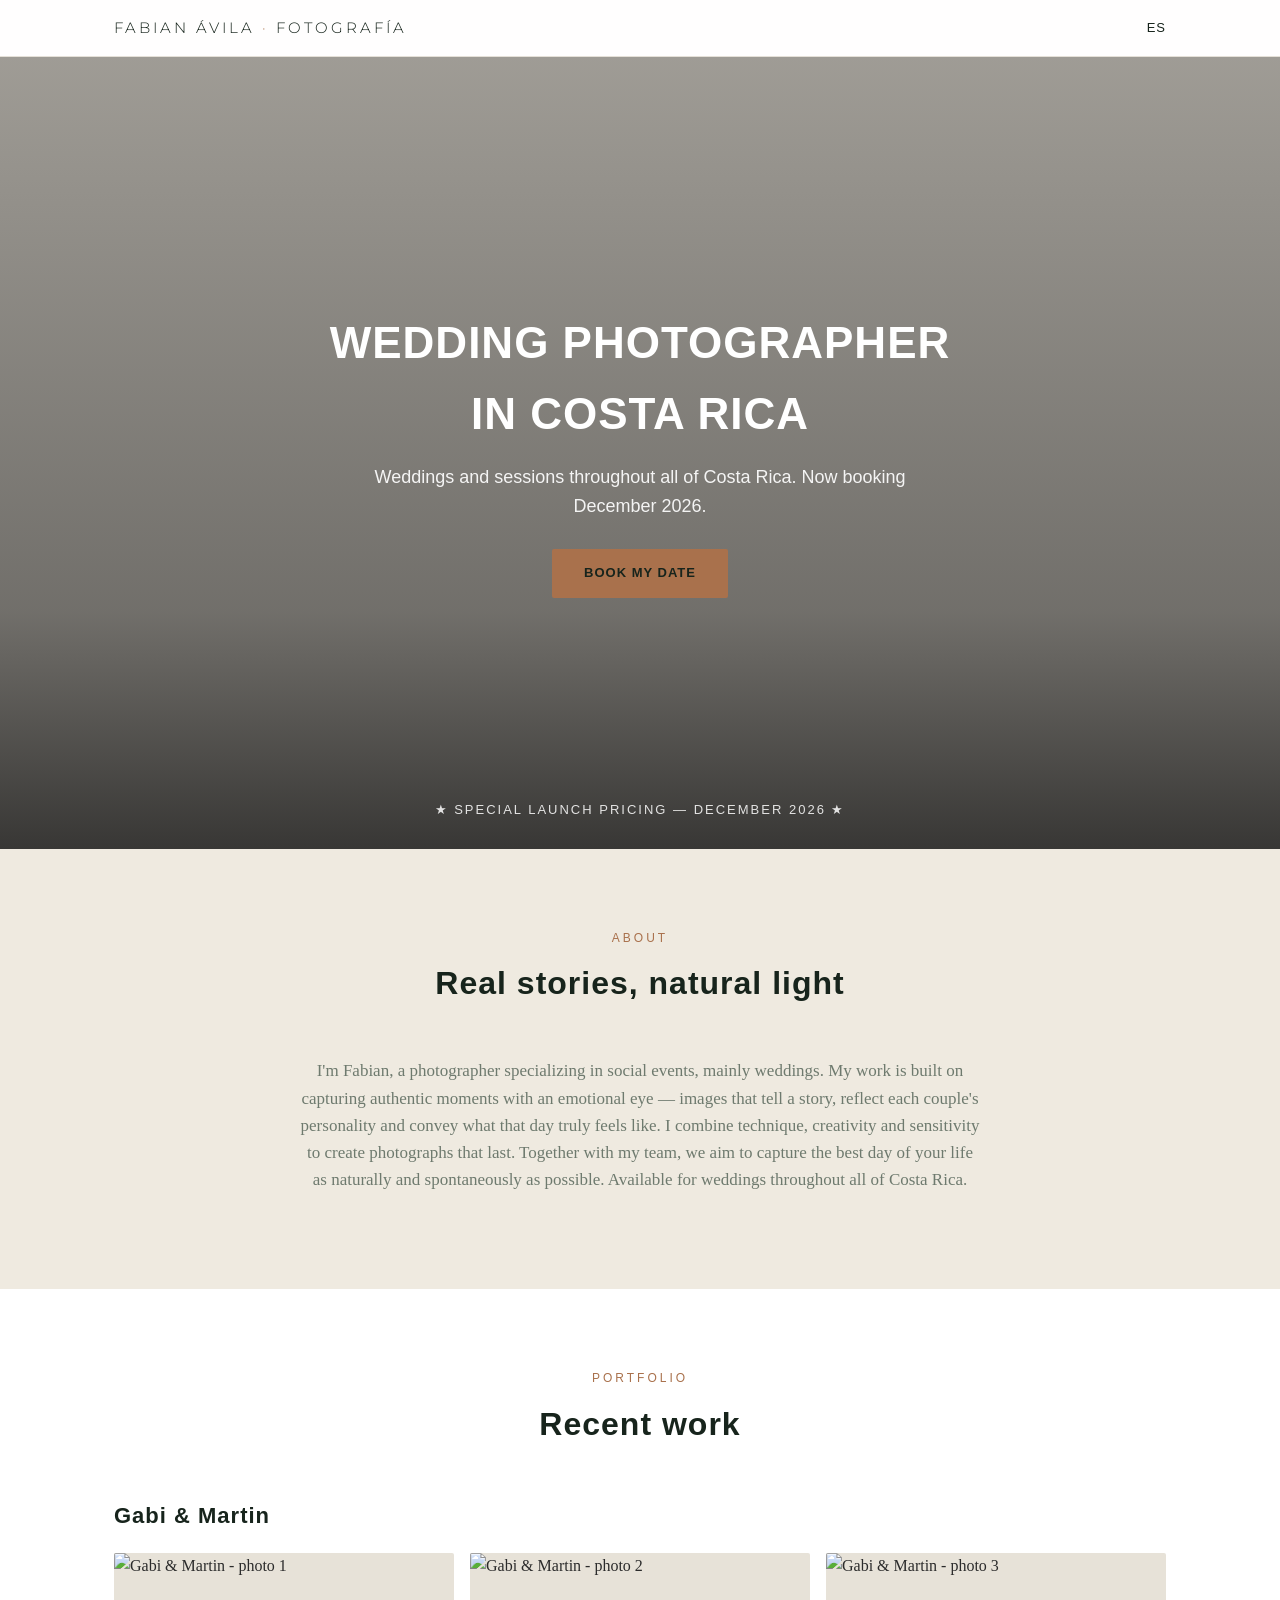
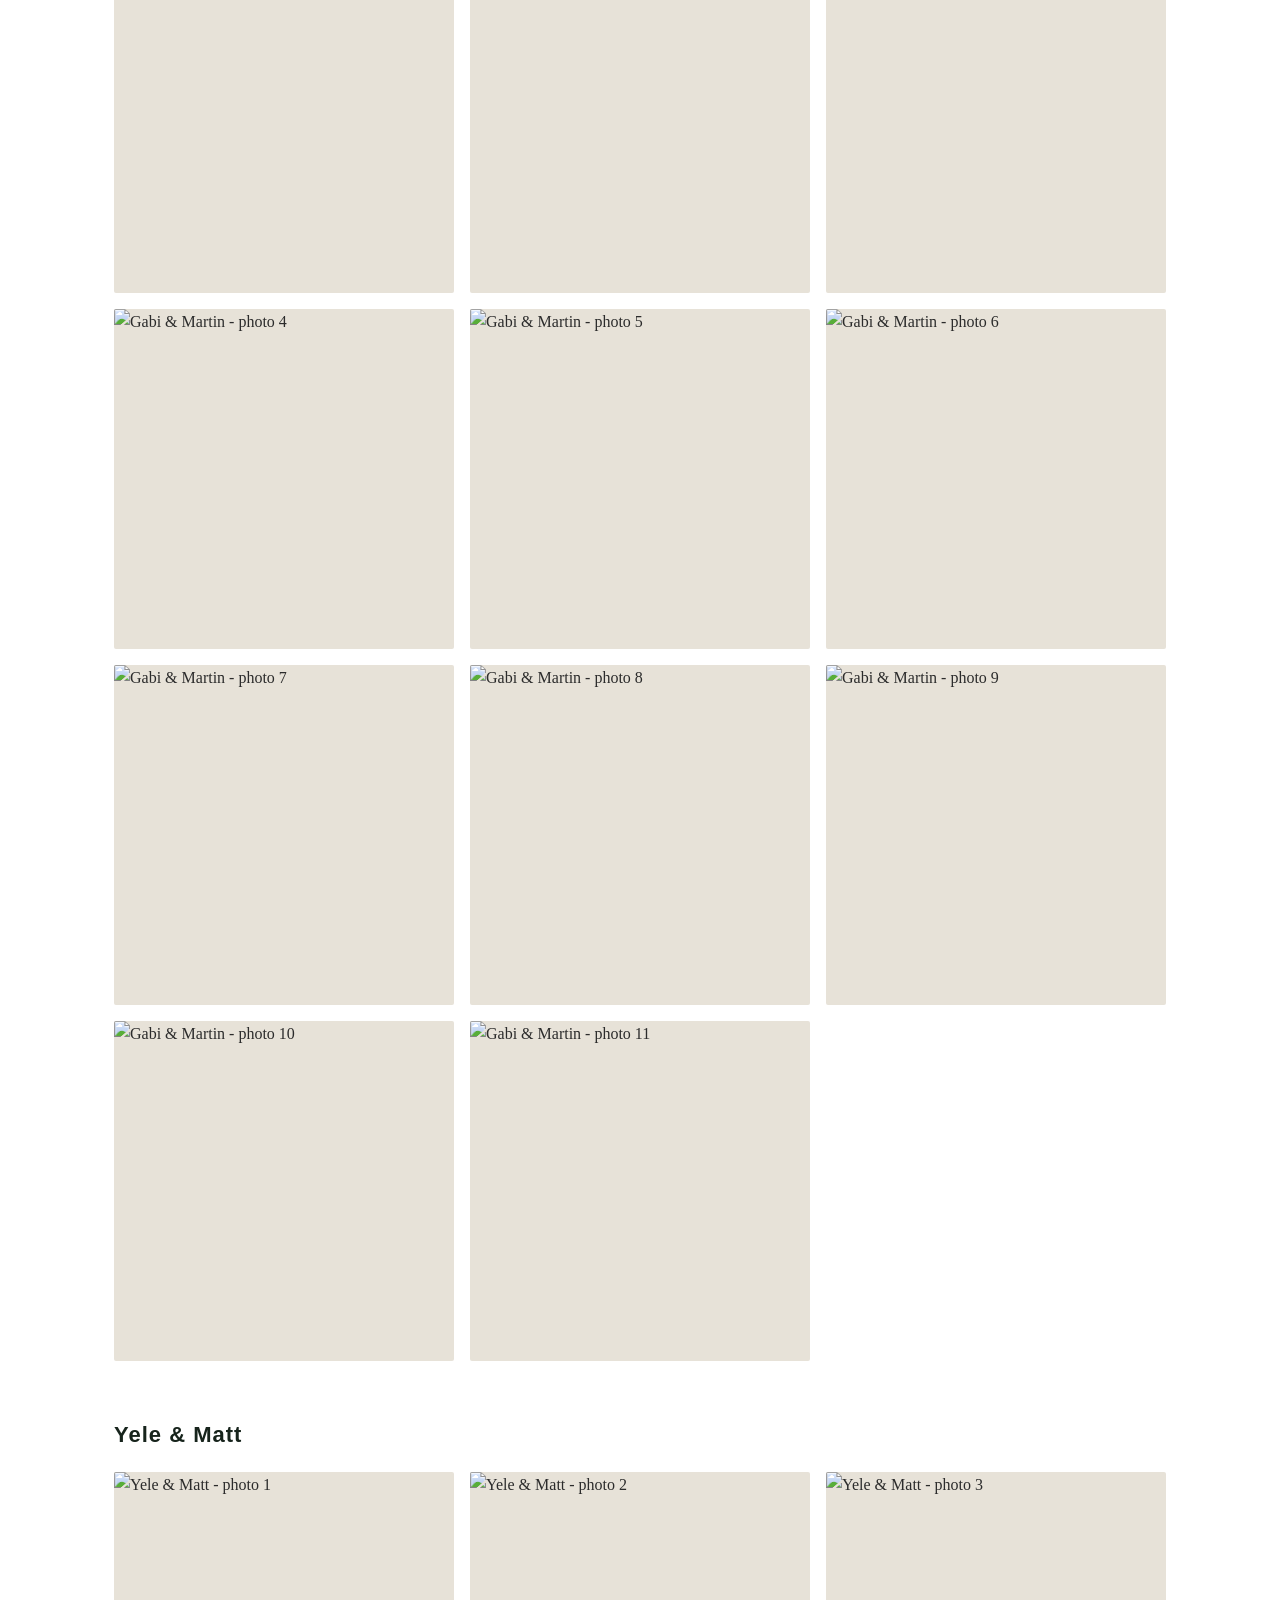
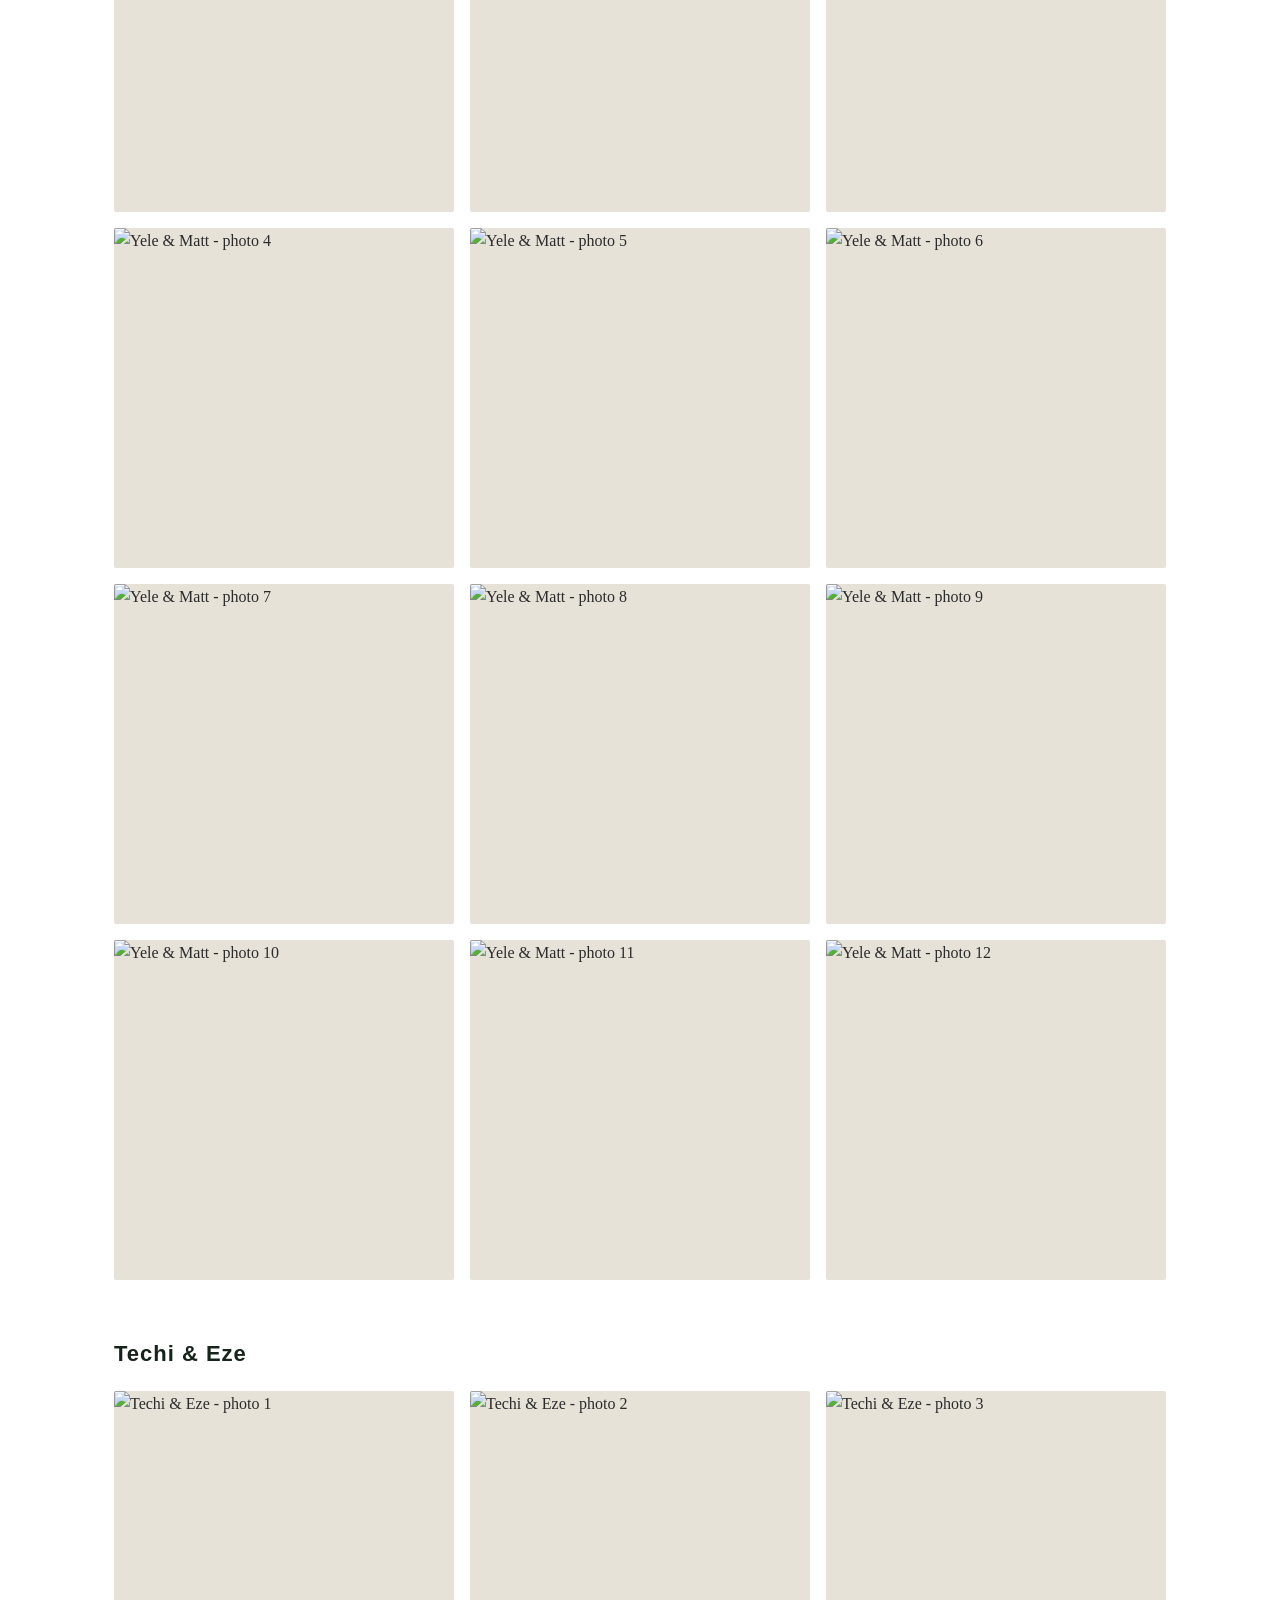
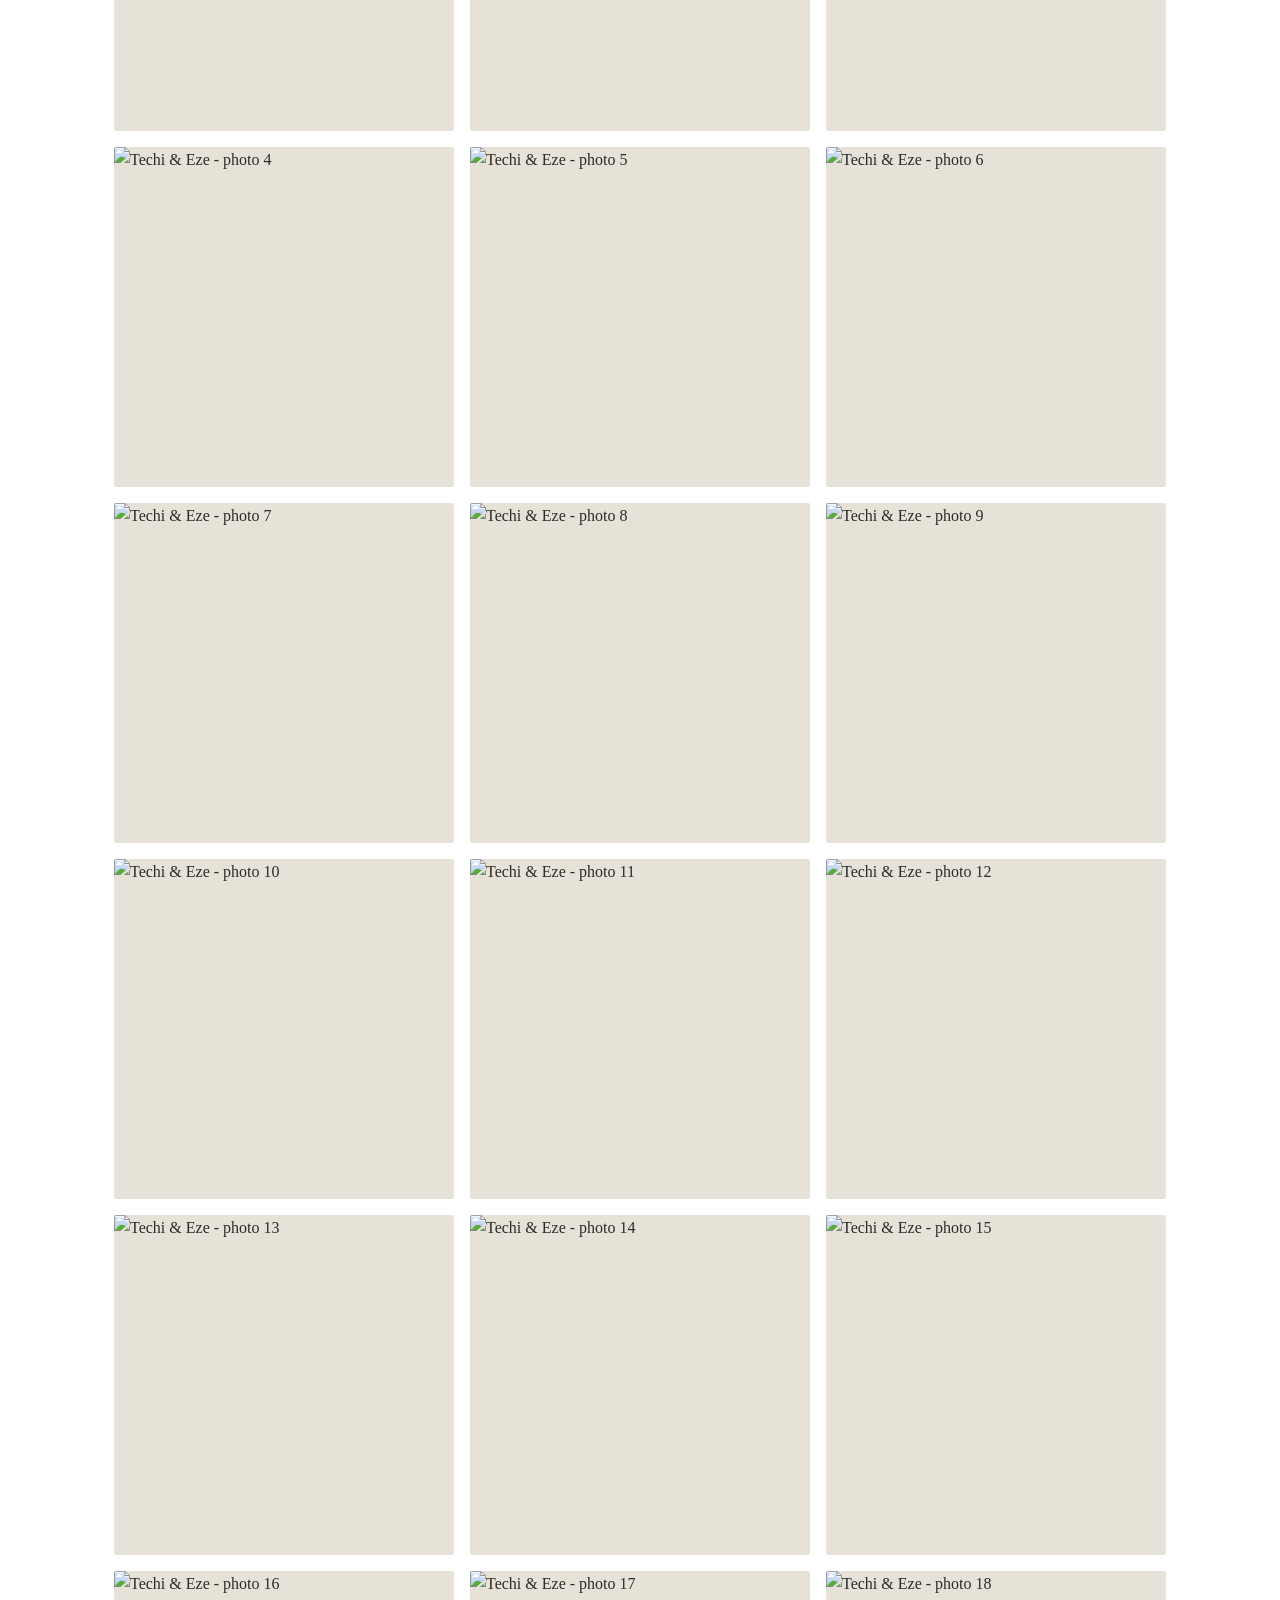
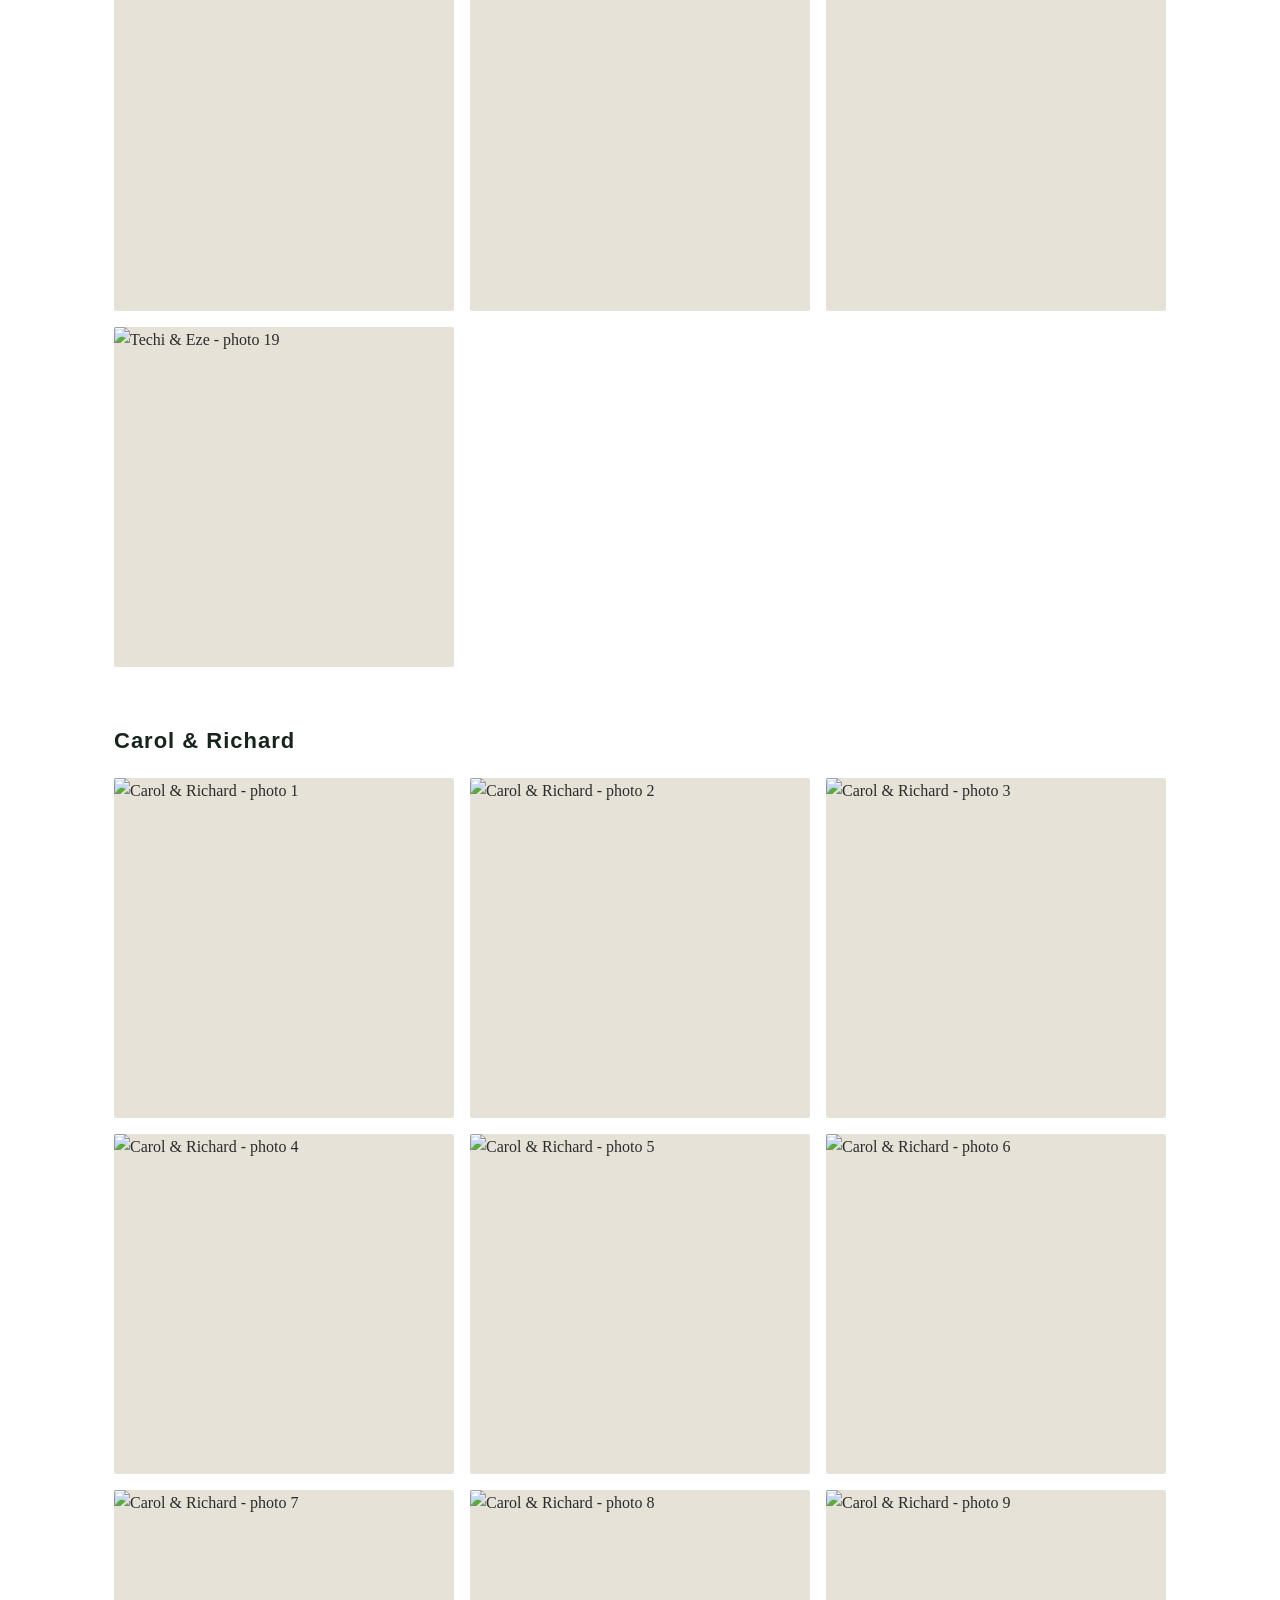
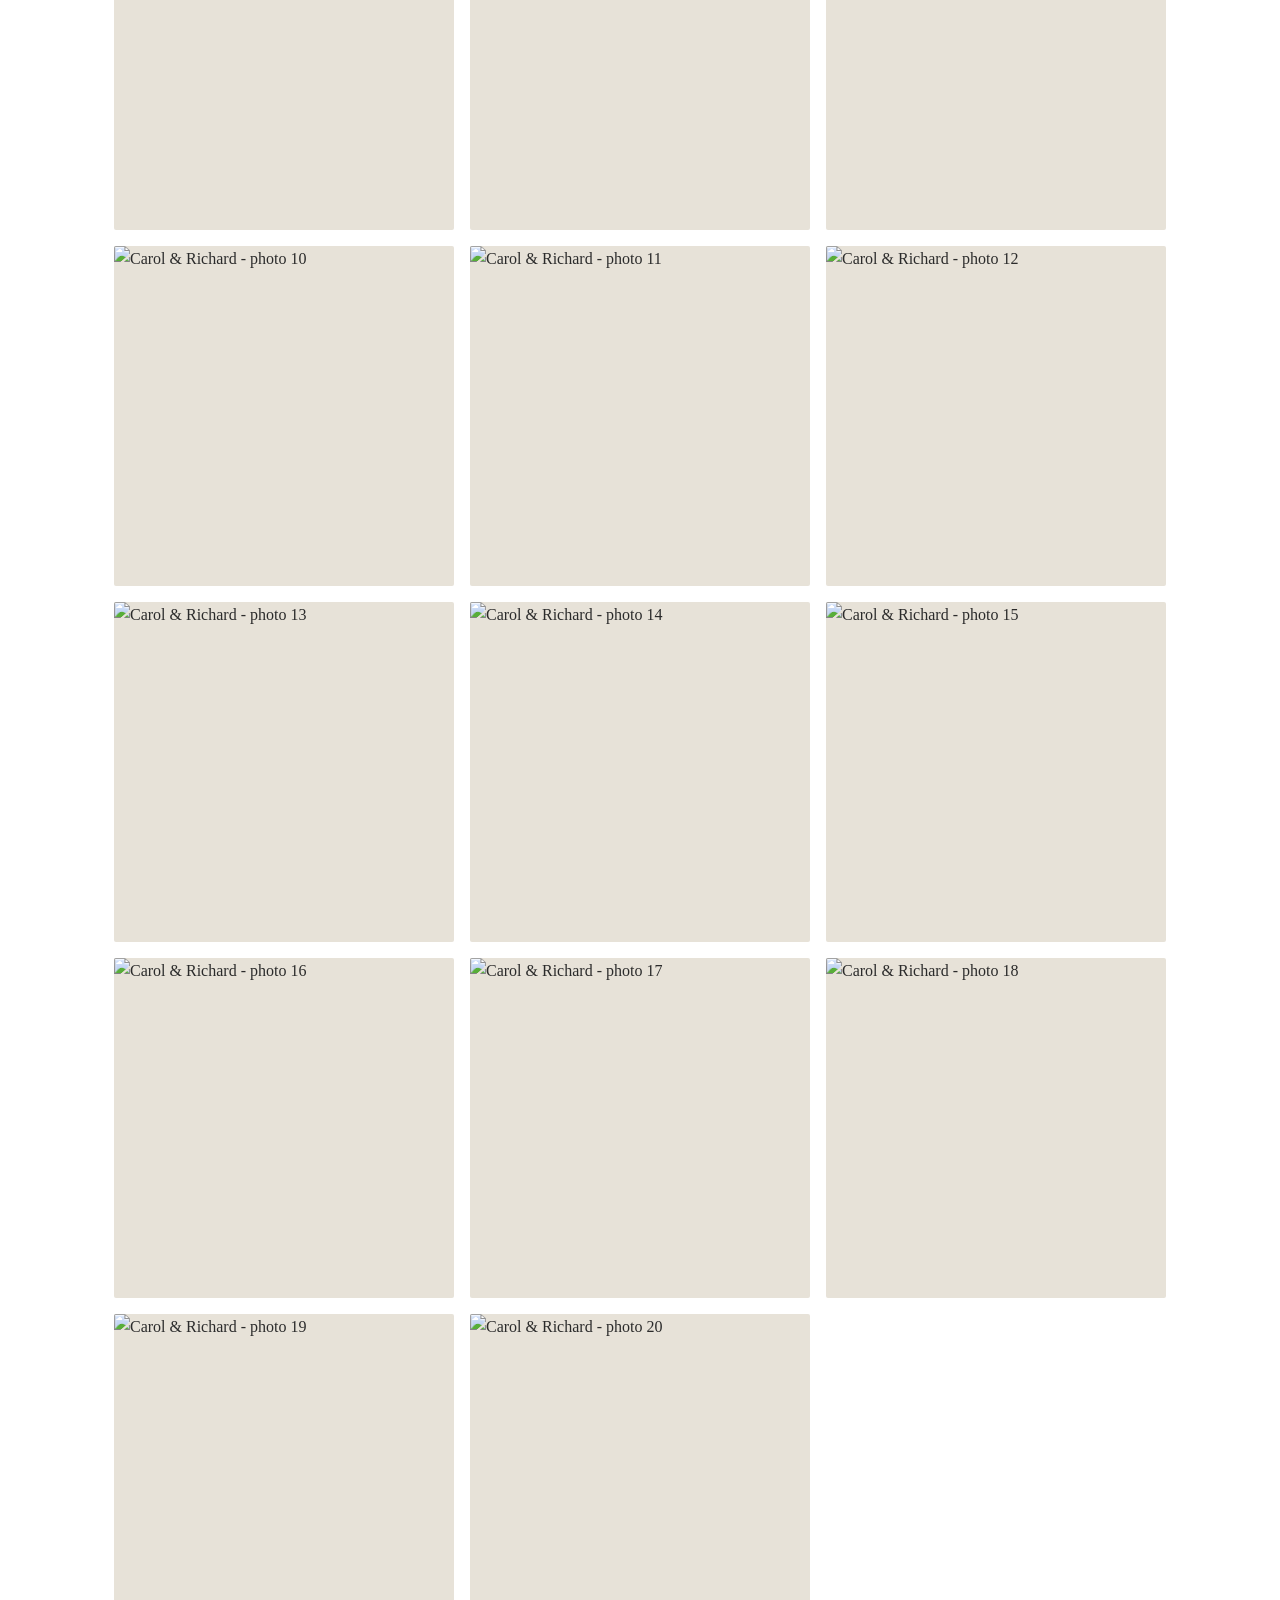
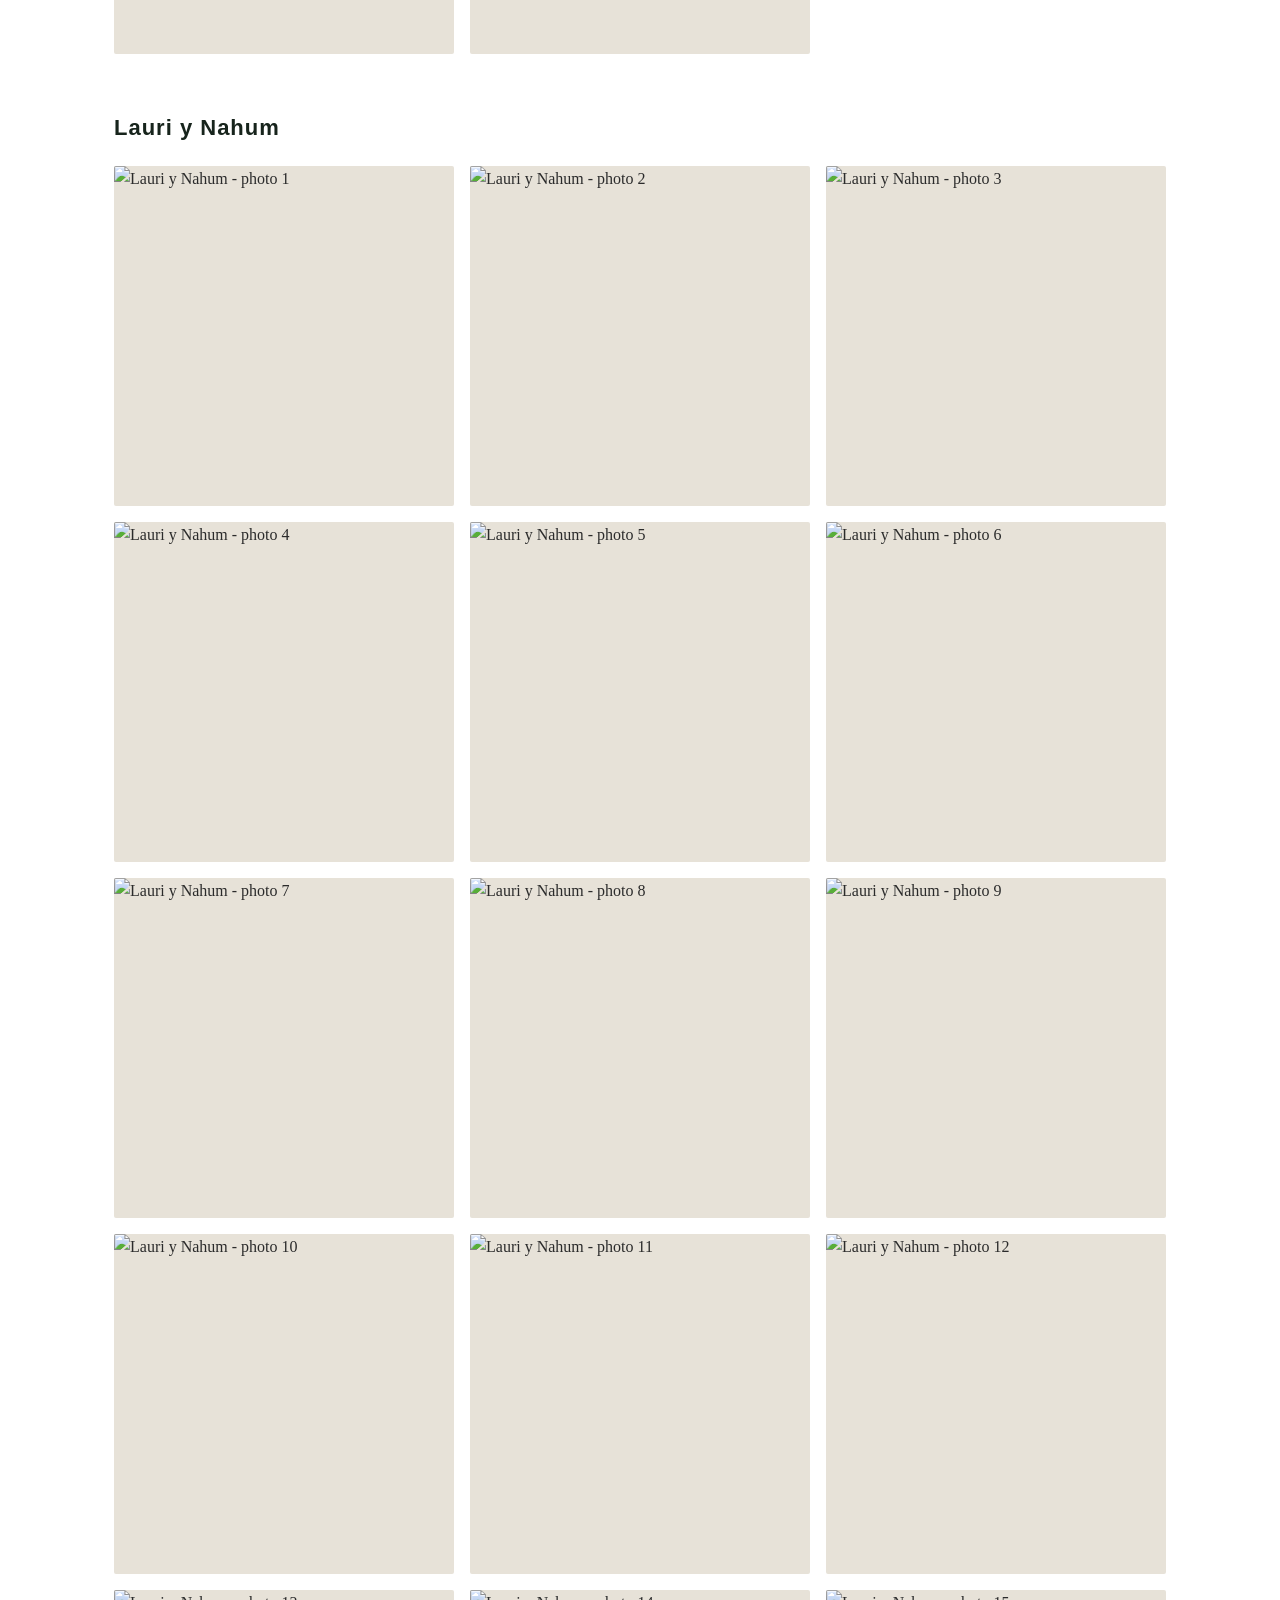
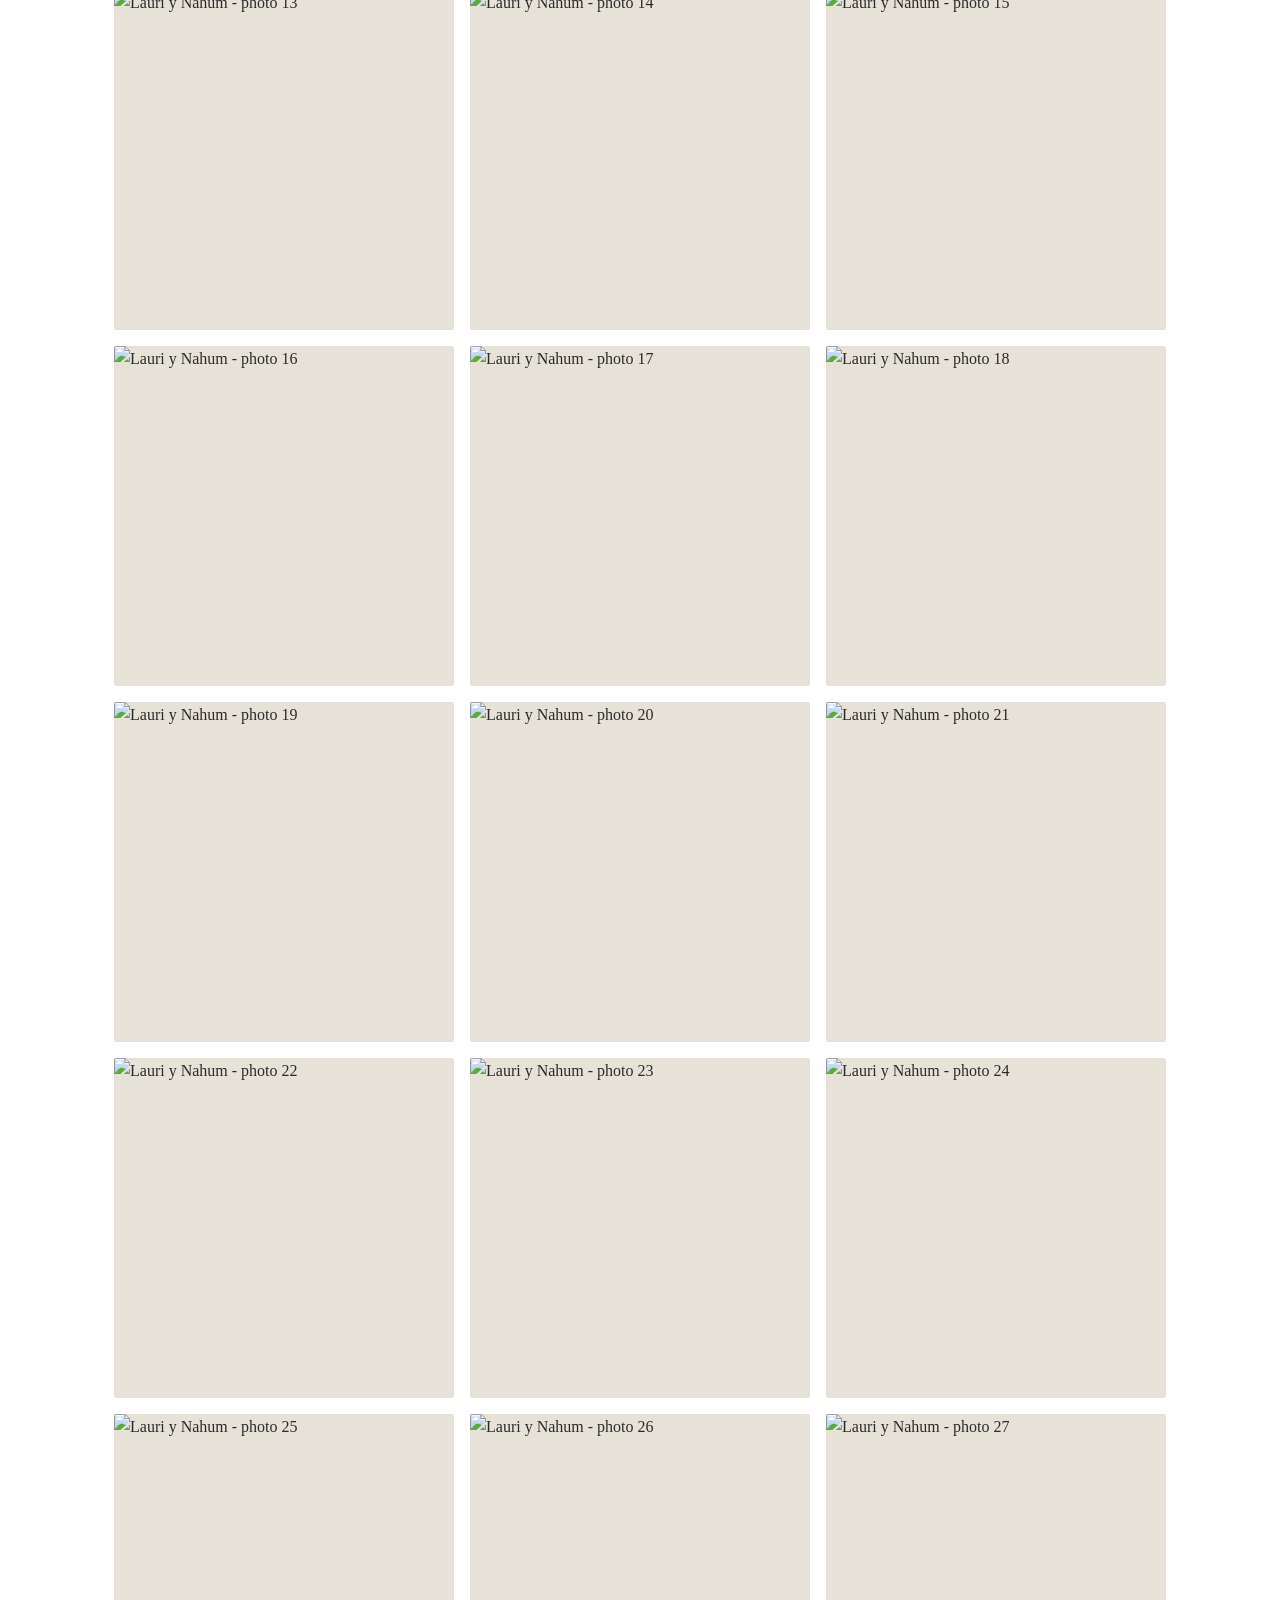
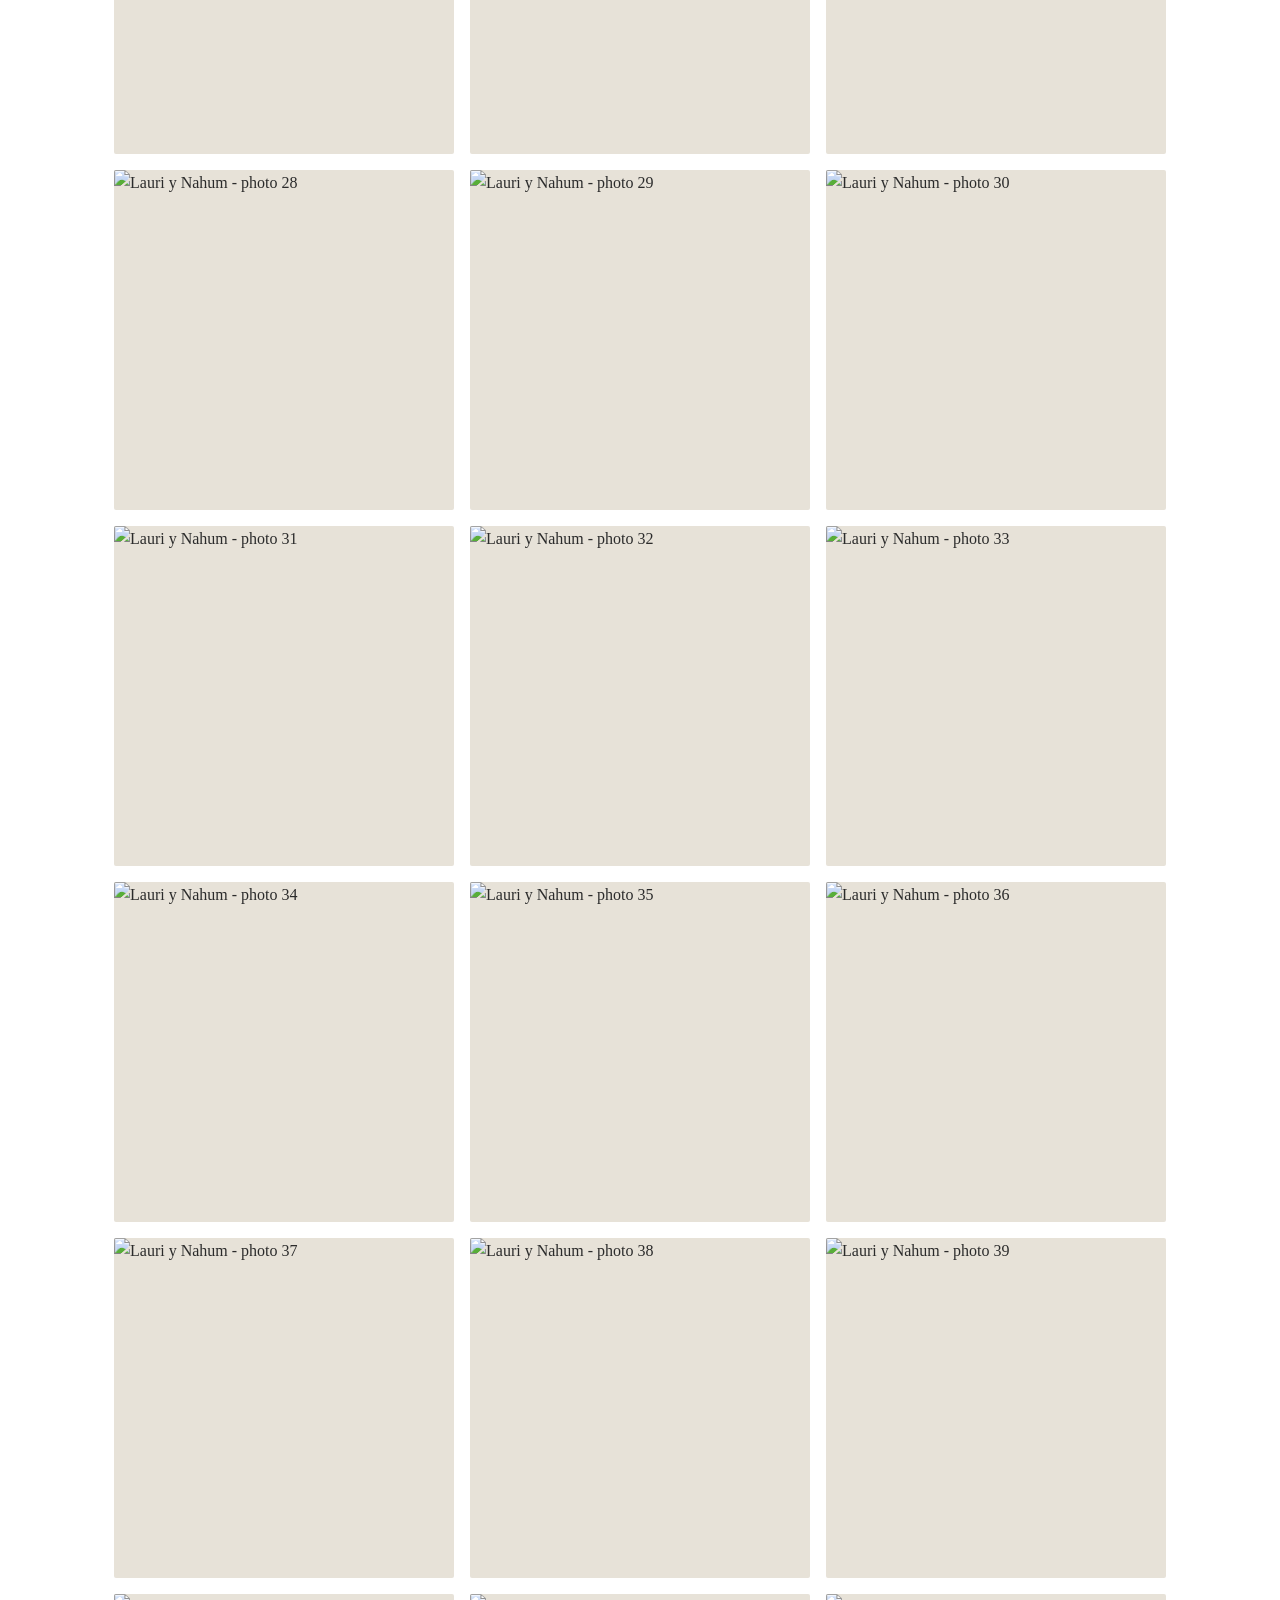
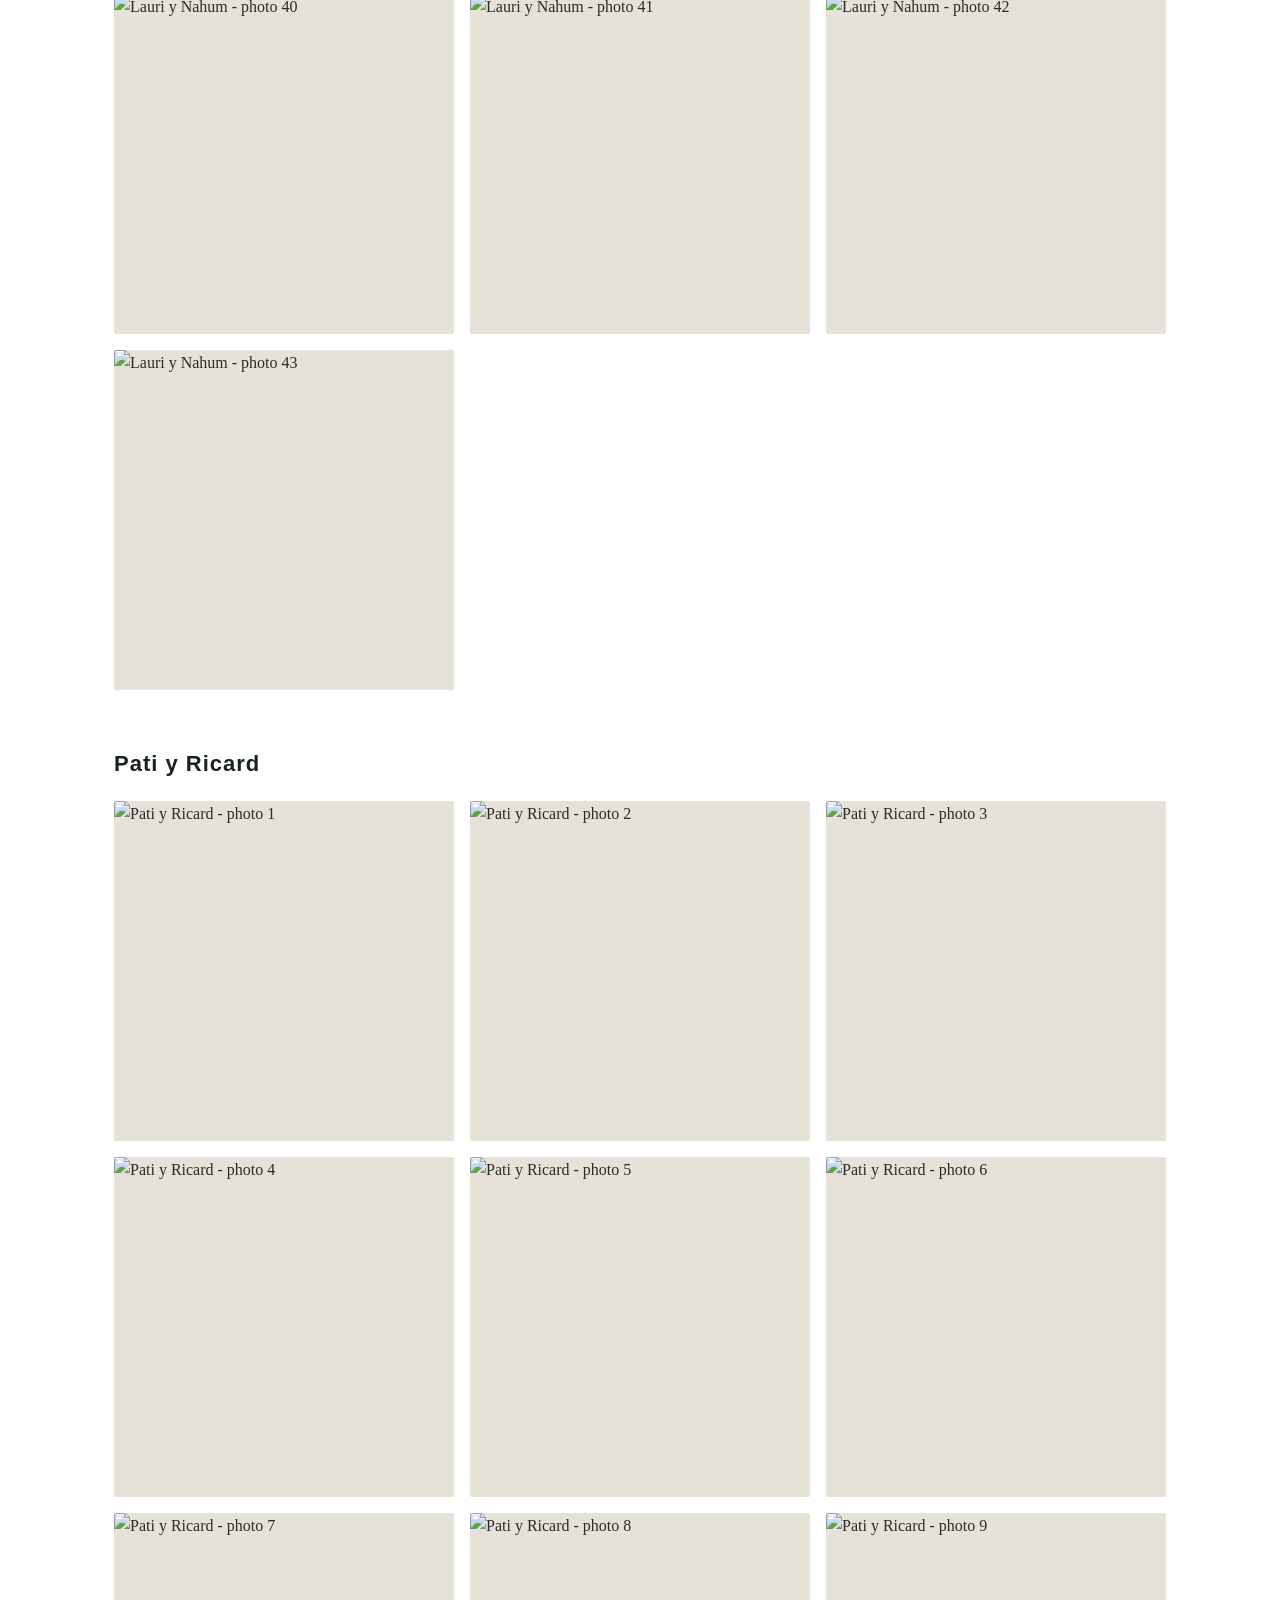
==== commit 037d8173: "Nueva identidad EN: paleta verde bosque nocturno + wordmark Montserrat" ====
--- a/en/index.html
+++ b/en/index.html
@@ -4,12 +4,15 @@
 <meta charset="UTF-8">
 <meta name="viewport" content="width=device-width, initial-scale=1.0">
 <title>Fabian Photography — Wedding Photographer in Costa Rica</title>
+<link rel="preconnect" href="https://fonts.googleapis.com">
+<link rel="preconnect" href="https://fonts.gstatic.com" crossorigin>
+<link href="https://fonts.googleapis.com/css2?family=Montserrat:wght@300;500&display=swap" rel="stylesheet">
 <style>
   :root{
-    --dark:#1F3B4D;
-    --accent:#C9A15A;
-    --light:#F7F5F1;
-    --gray:#6b6b6b;
+    --dark:#17241C;
+    --accent:#A9714C;
+    --light:#EFEAE0;
+    --gray:#6E7A6E;
   }
   *{margin:0;padding:0;box-sizing:border-box;}
   body{font-family:'Georgia', 'Times New Roman', serif; color:#2b2b2b; background:var(--light); line-height:1.6;}
@@ -20,7 +23,7 @@
   /* NAV */
   nav{position:sticky; top:0; background:rgba(255,255,255,0.95); z-index:50; border-bottom:1px solid #e5e0d8;}
   nav .container{display:flex; justify-content:space-between; align-items:center; padding:16px 24px;}
-  .logo{font-size:20px; font-weight:bold; color:var(--dark); font-family:'Helvetica Neue',Arial,sans-serif;}
+  .logo{font-size:15px; font-weight:300; color:var(--dark); font-family:'Montserrat',Arial,sans-serif; letter-spacing:3px; text-transform:uppercase;}
 
   /* HERO */
   .hero{position:relative; height:88vh; min-height:520px; display:flex; align-items:center; justify-content:center; text-align:center; color:#fff;
@@ -28,7 +31,7 @@
     background-size:cover; background-position:center 30%;}
   .hero-content h1{font-size:44px; margin-bottom:14px; text-transform:uppercase;}
   .hero-content p{font-size:18px; max-width:560px; margin:0 auto 28px; opacity:0.92; font-family:'Helvetica Neue',Arial,sans-serif;}
-  .btn{display:inline-block; background:var(--accent); color:#1F3B4D; padding:14px 32px; border-radius:2px; font-family:'Helvetica Neue',Arial,sans-serif; font-weight:bold; letter-spacing:1px; text-transform:uppercase; font-size:13px; transition:opacity .2s;}
+  .btn{display:inline-block; background:var(--accent); color:var(--dark); padding:14px 32px; border-radius:2px; font-family:'Helvetica Neue',Arial,sans-serif; font-weight:bold; letter-spacing:1px; text-transform:uppercase; font-size:13px; transition:opacity .2s;}
   .btn:hover{opacity:0.85;}
   .hero-badge{position:absolute; bottom:28px; font-family:'Helvetica Neue',Arial,sans-serif; font-size:13px; letter-spacing:2px; text-transform:uppercase; opacity:0.85;}
 
@@ -63,7 +66,7 @@
   .card ul{list-style:none; text-align:left; margin-top:14px; font-size:14px; color:var(--gray);}
   .card li{padding:4px 0; padding-left:18px; position:relative;}
   .card li:before{content:"—"; position:absolute; left:0; color:var(--accent);}
-  .badge-launch{display:inline-block; background:#1F3B4D; color:#fff; font-size:11px; letter-spacing:1px; padding:4px 10px; border-radius:12px; font-family:'Helvetica Neue',Arial,sans-serif; margin-bottom:10px;}
+  .badge-launch{display:inline-block; background:var(--dark); color:#fff; font-size:11px; letter-spacing:1px; padding:4px 10px; border-radius:12px; font-family:'Helvetica Neue',Arial,sans-serif; margin-bottom:10px;}
 
   /* PARTNERS */
   .partners{background:var(--dark); color:#fff; text-align:center;}
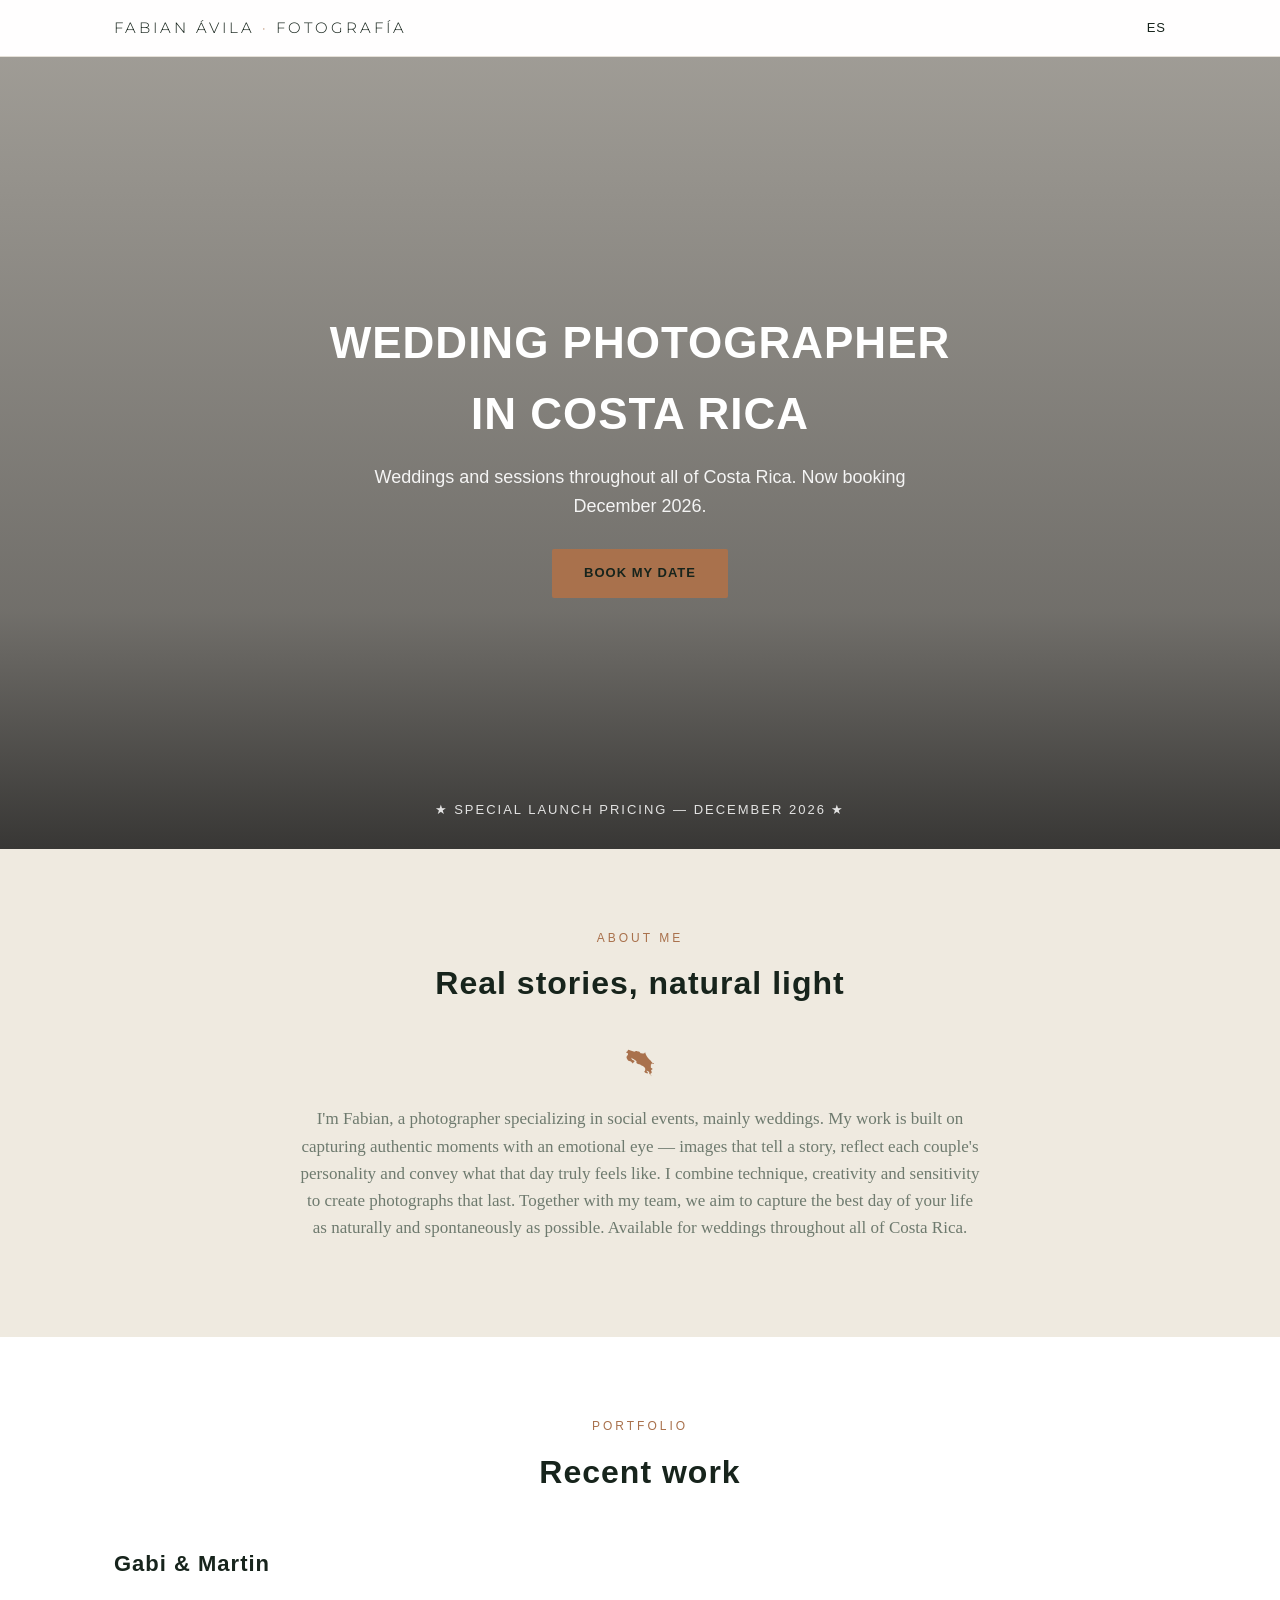
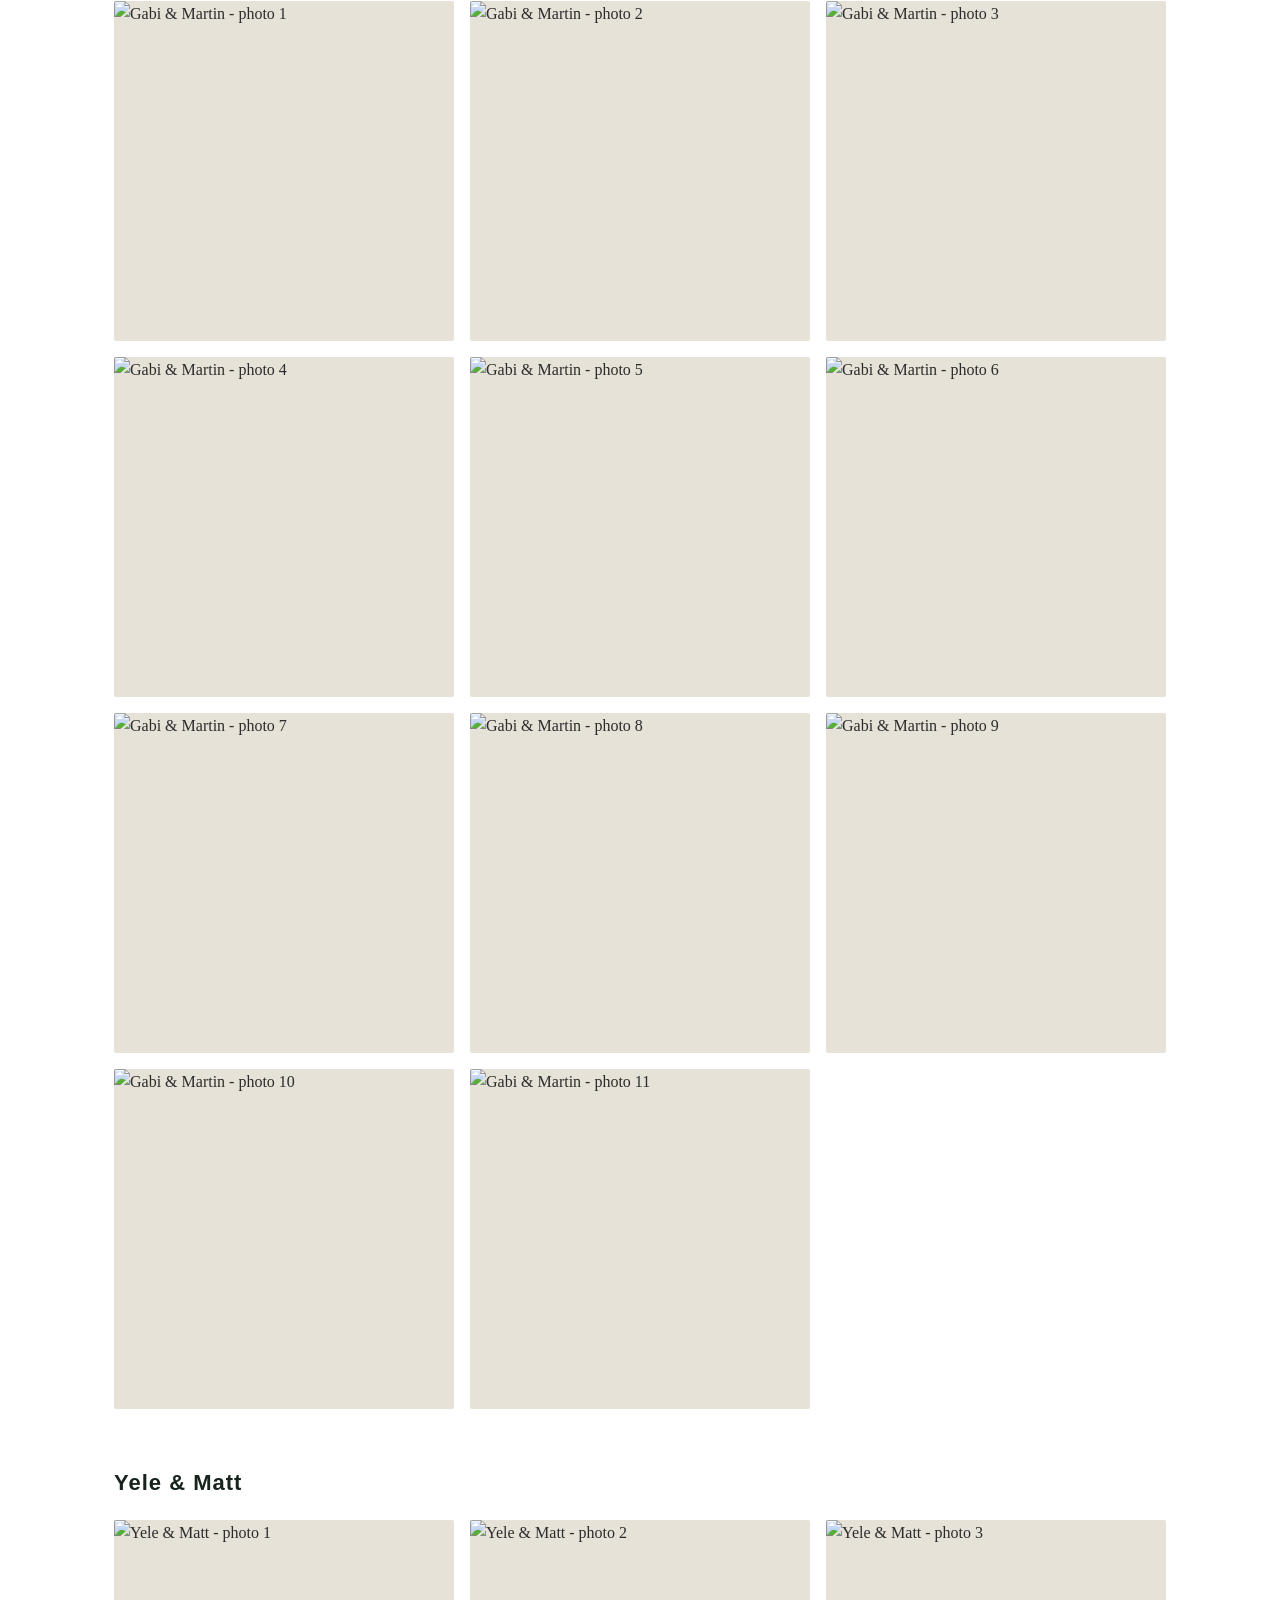
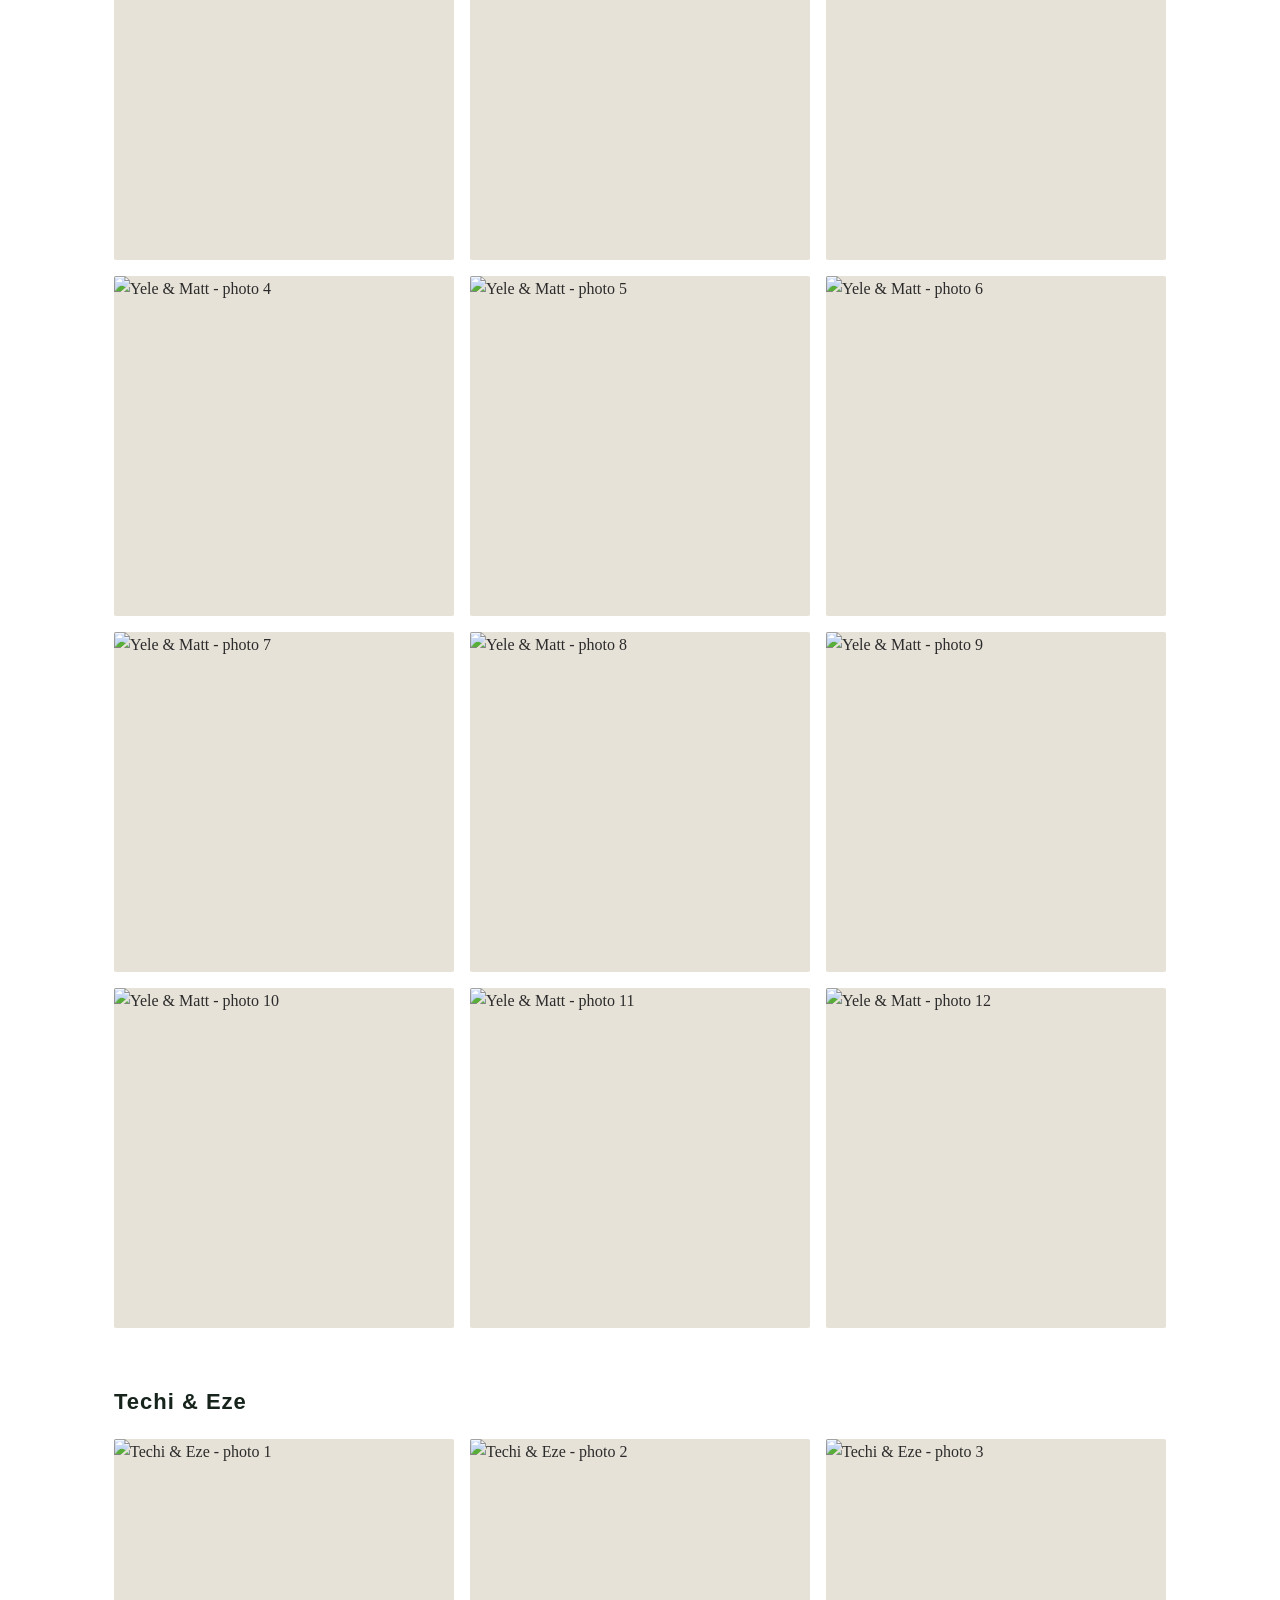
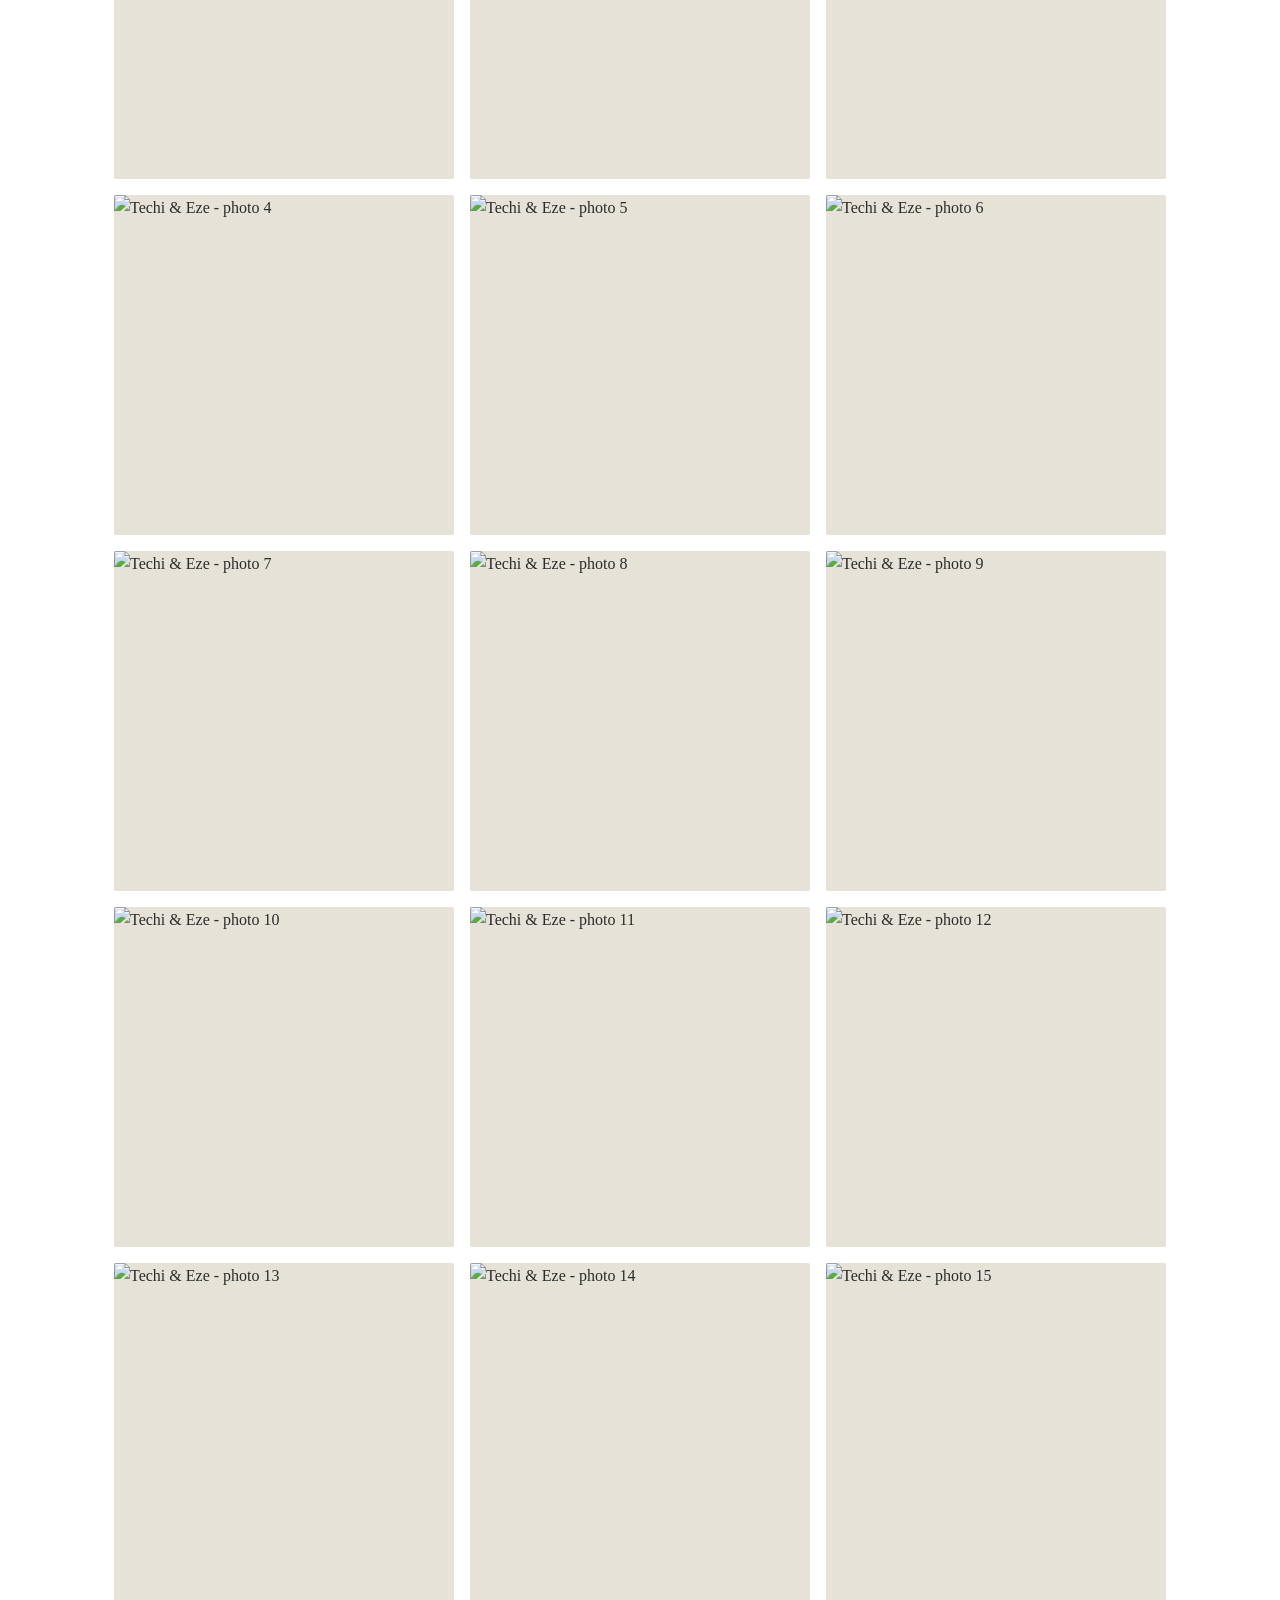
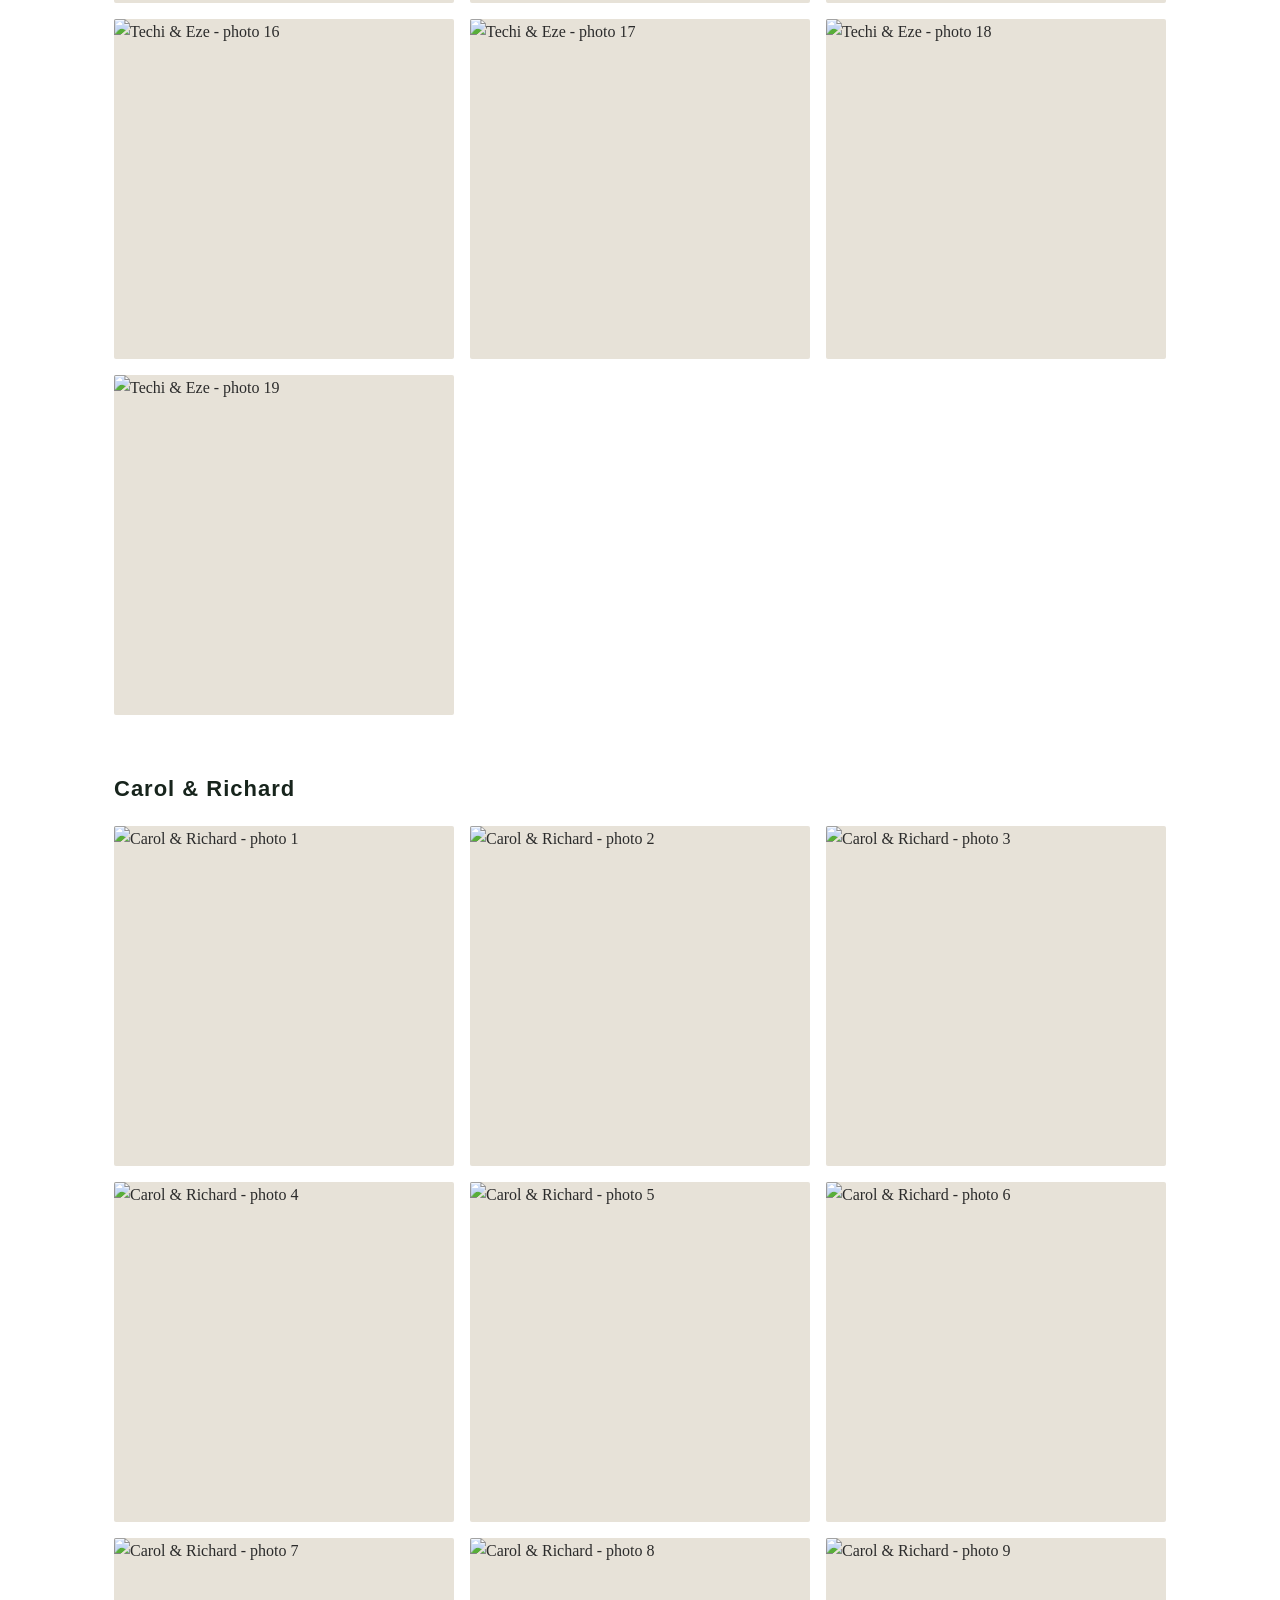
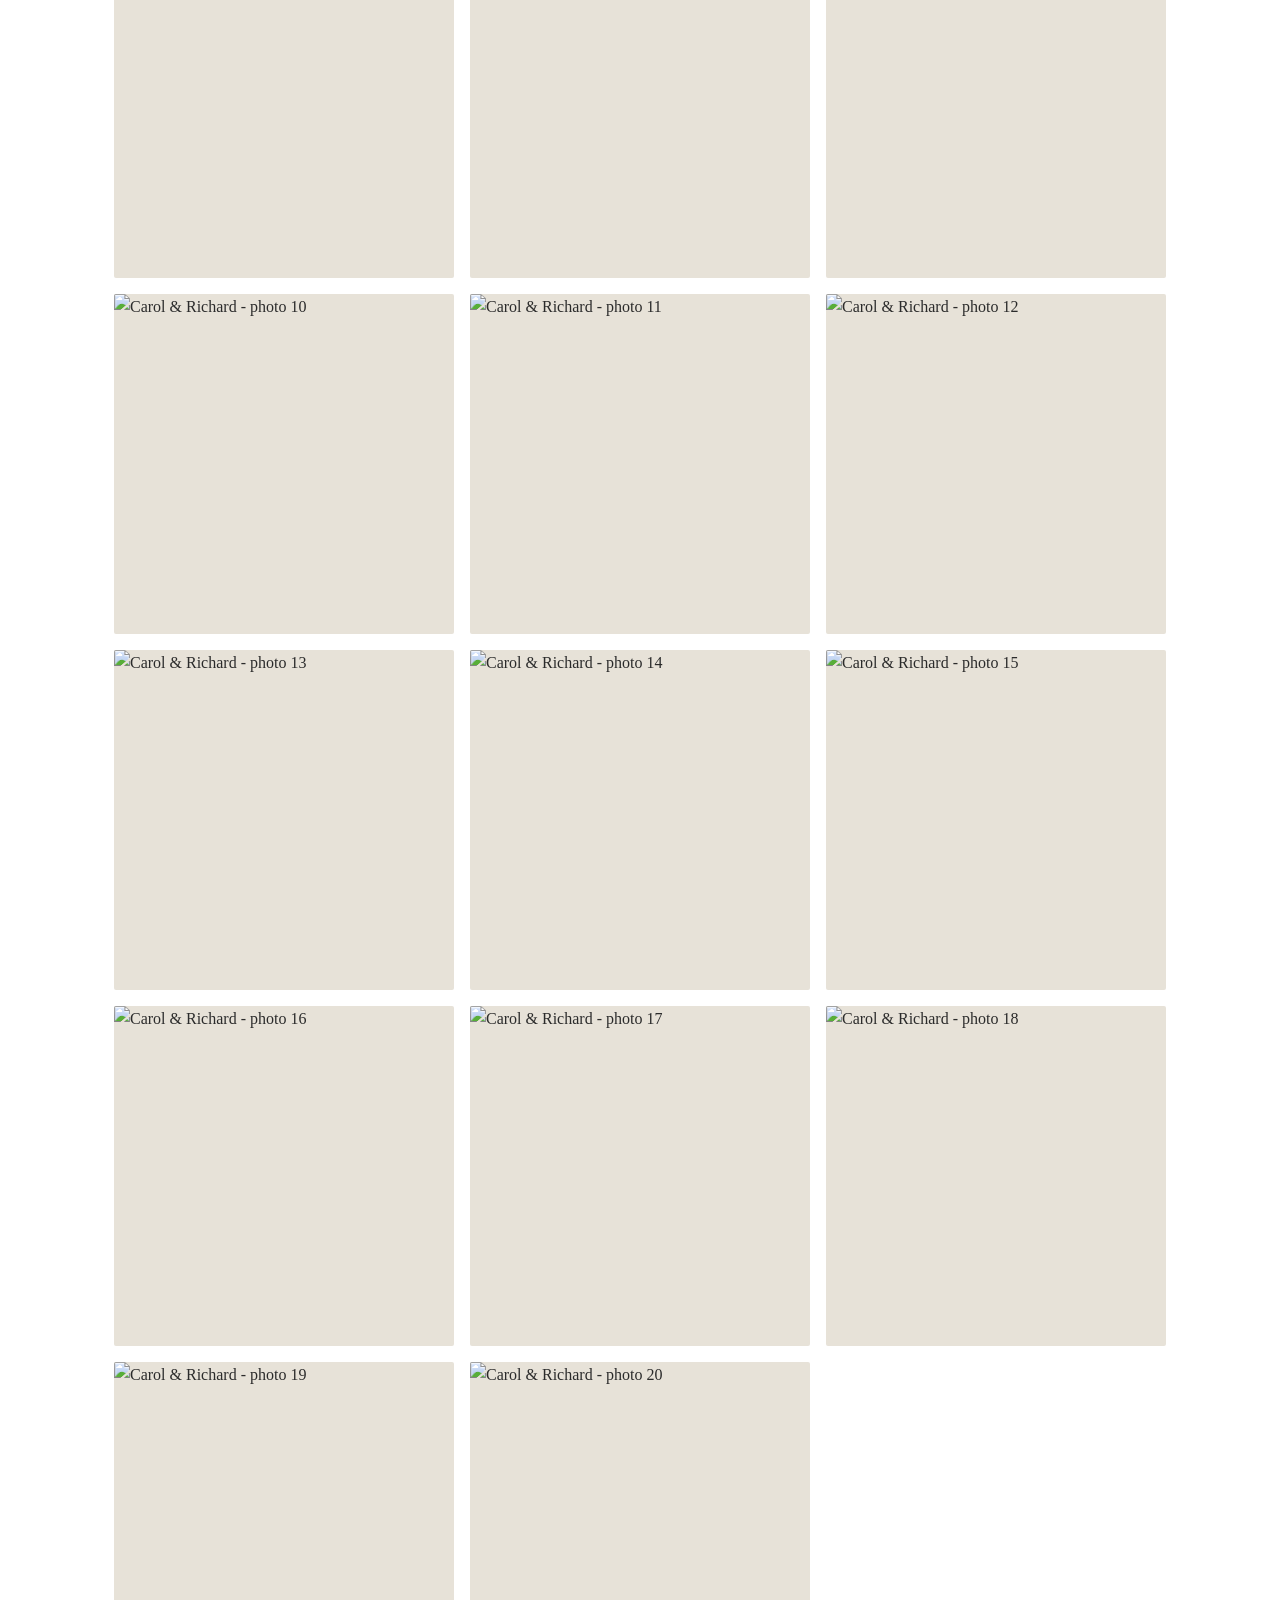
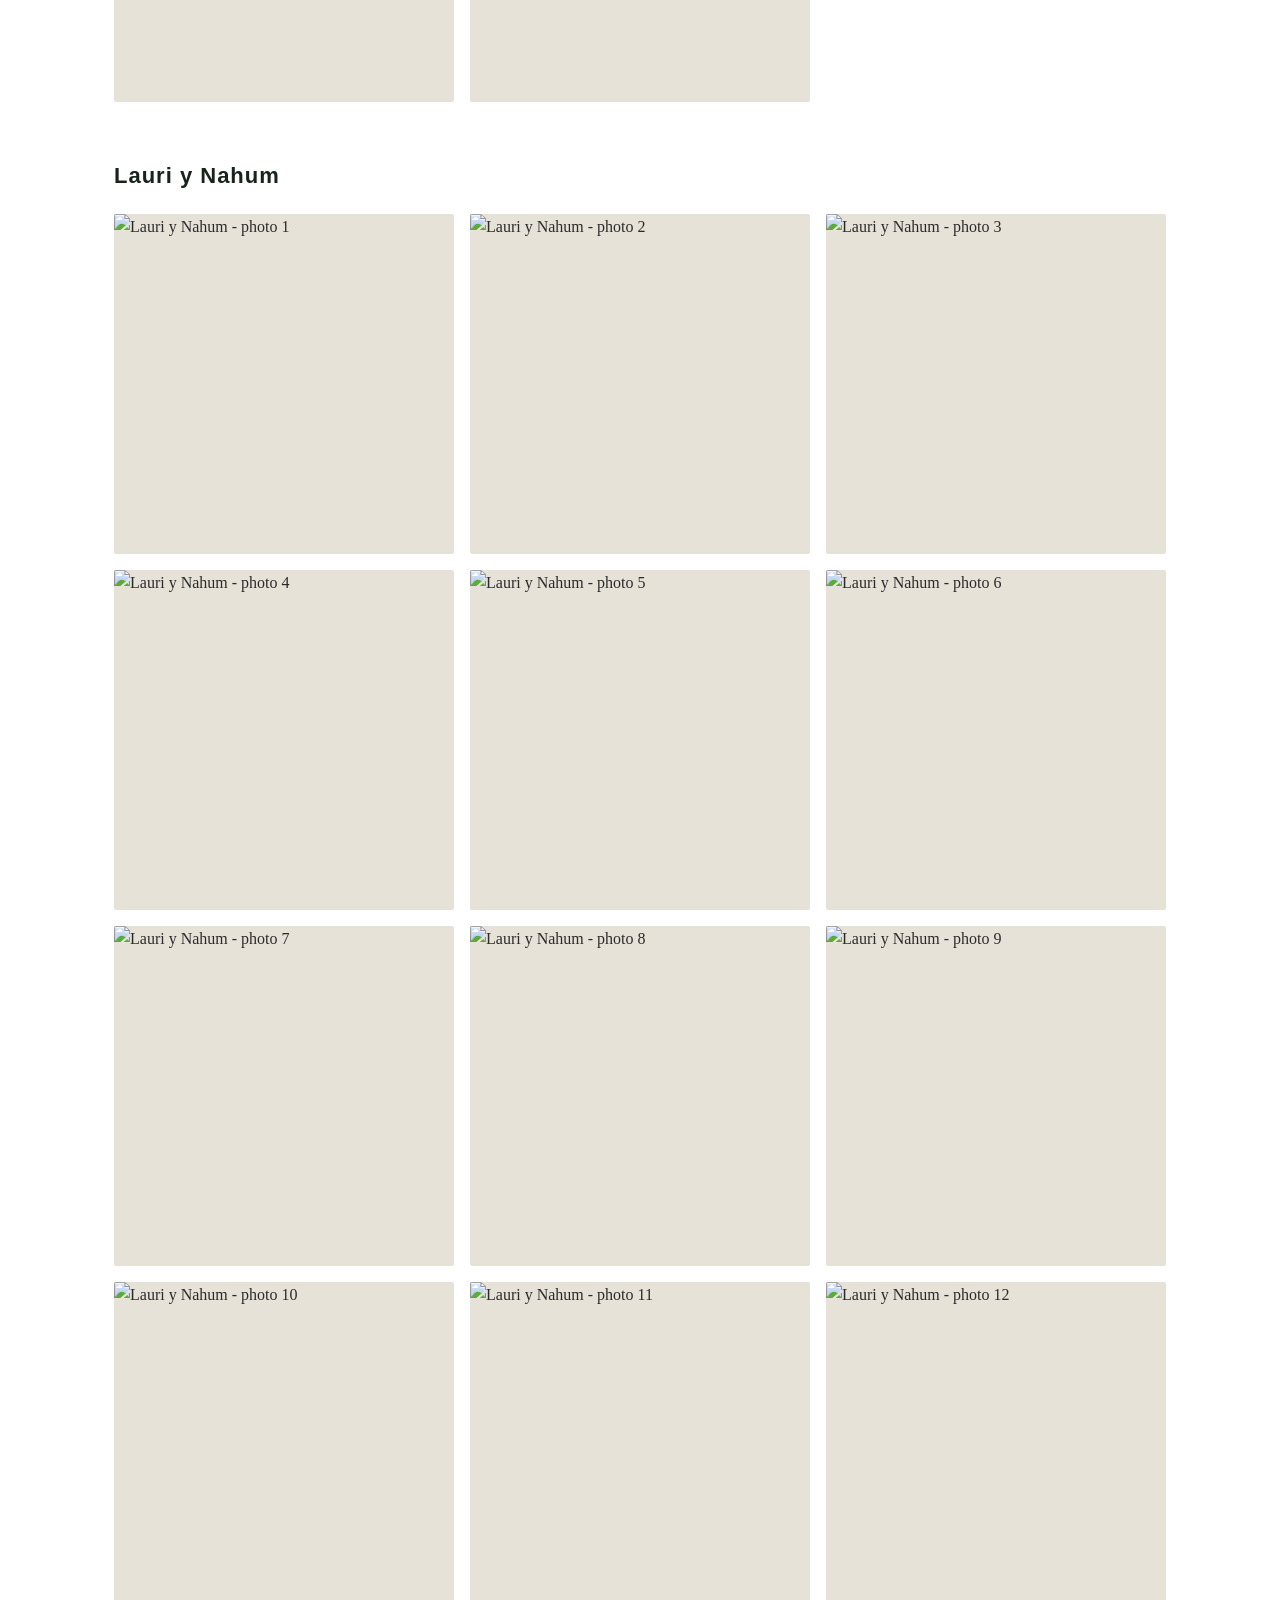
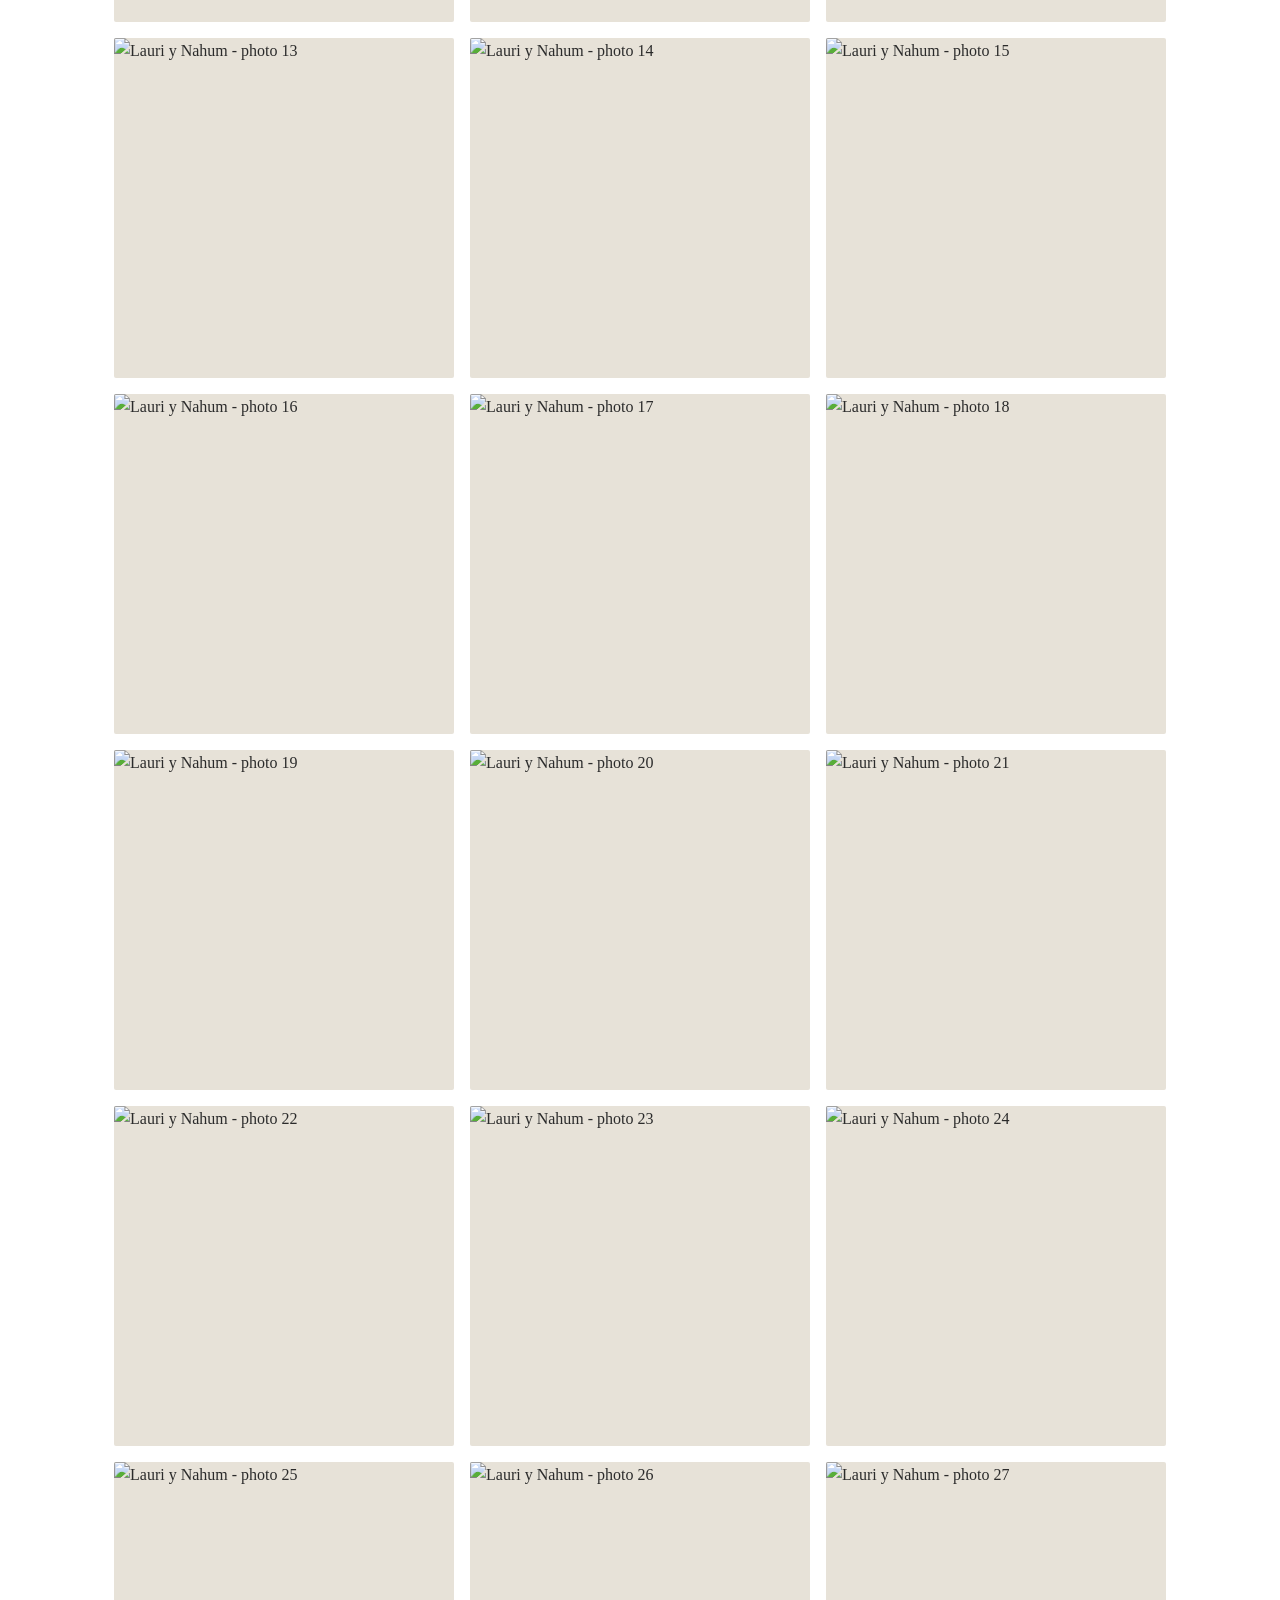
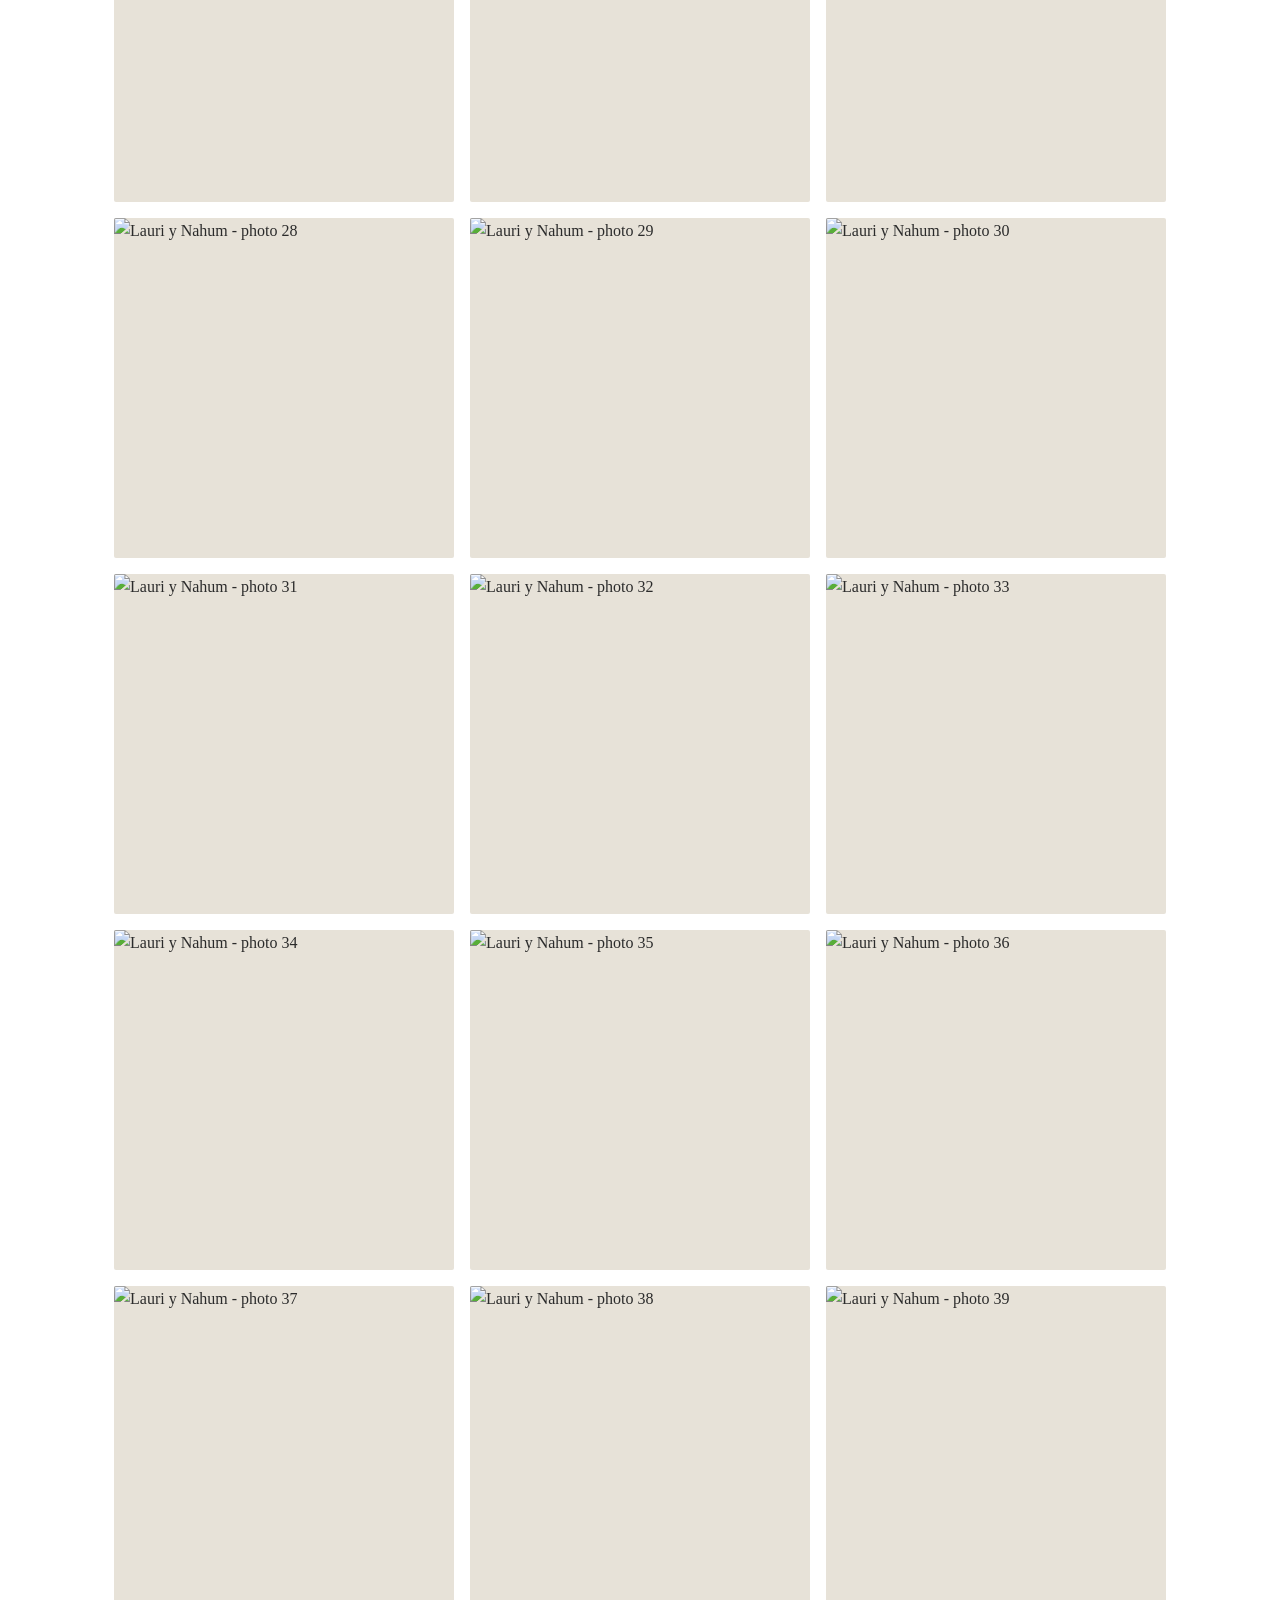
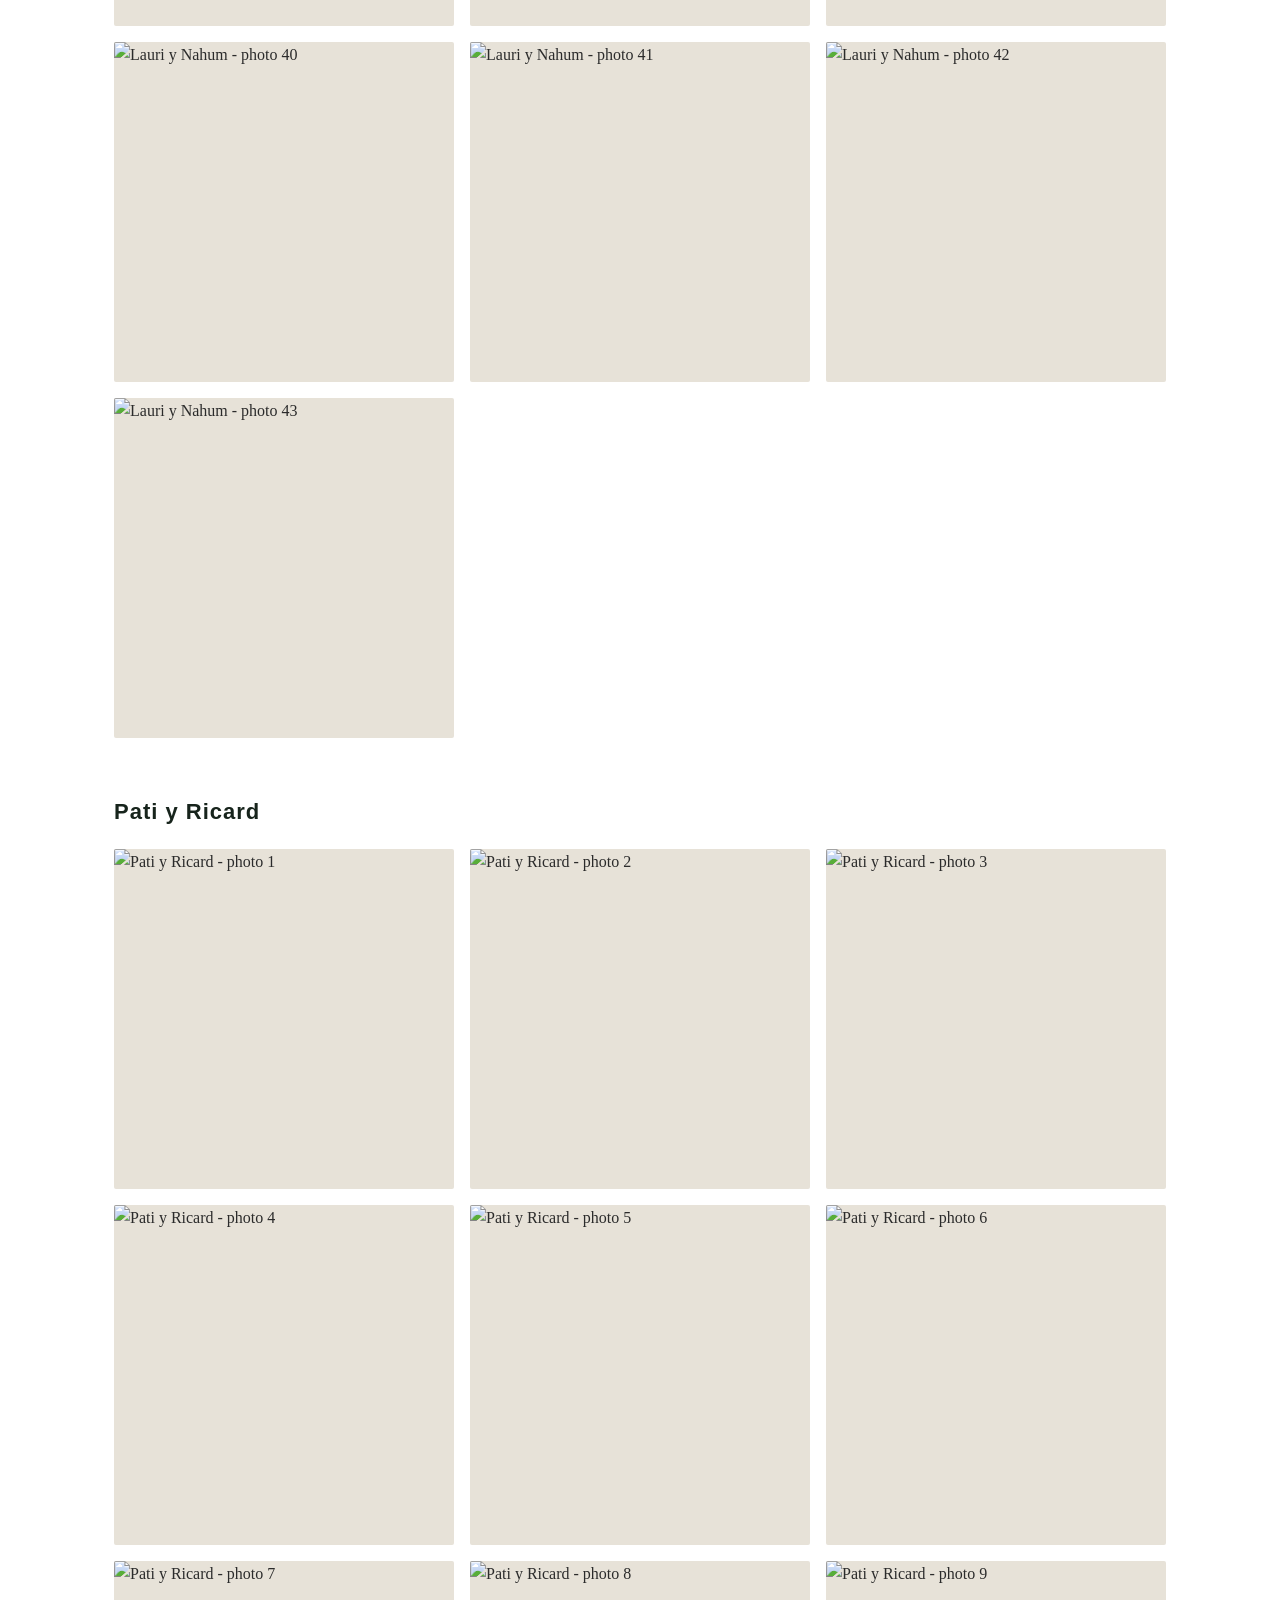
==== commit 0abfe04f: "Actualizar EN: About me + mapa CR + favicon" ====
--- a/en/index.html
+++ b/en/index.html
@@ -7,6 +7,9 @@
 <link rel="preconnect" href="https://fonts.googleapis.com">
 <link rel="preconnect" href="https://fonts.gstatic.com" crossorigin>
 <link href="https://fonts.googleapis.com/css2?family=Montserrat:wght@300;500&display=swap" rel="stylesheet">
+<link rel="icon" href="favicon/favicon.ico" sizes="any">
+<link rel="icon" href="favicon/favicon-32.png" type="image/png">
+<link rel="apple-touch-icon" href="favicon/apple-touch-icon.png">
 <style>
   :root{
     --dark:#17241C;
@@ -43,6 +46,9 @@
 
   /* ABOUT */
   .about p{max-width:680px; margin:0 auto 16px; text-align:center; color:var(--gray); font-size:17px;}
+  .pura-vida-mark{display:flex; flex-direction:column; align-items:center; gap:8px; margin:-8px 0 28px;}
+  .pura-vida-text{font-family:'Montserrat',Arial,sans-serif; font-weight:500; font-size:15px; letter-spacing:4px; text-transform:uppercase; color:var(--accent);}
+  .cr-map{width:28px; height:28px; color:var(--accent);}
 
   /* GALLERY */
   .gallery{background:#fff;}
@@ -116,11 +122,14 @@
 <section class="about">
   <div class="container">
     <div class="section-title">
-      <span data-en>About</span>
-      
+      <span data-en>About me</span>
+
       <h2 data-en>Real stories, natural light</h2>
     </div>
-    
+    <div class="pura-vida-mark">
+      <svg class="cr-map" viewBox="0 0 200 200" aria-hidden="true"><path fill="currentColor" d="M200,103.482L199.785,104.535L198.708,105.798L197.201,106.956L195.264,107.798L190.527,105.272L185.791,102.535L183.423,103.798L182.347,107.377L180.624,109.272L178.471,110.009L177.61,111.166L177.395,123.371L177.61,134.728L181.055,135.043L186.868,139.037L189.451,141.35L190.312,143.451L189.451,144.502L185.145,147.024L181.055,150.176L178.902,154.167L182.562,160.469L183.423,164.773L183.208,169.287L182.347,171.492L174.166,176.634L172.443,178.522L172.659,179.781L176.964,183.348L179.117,186.81L181.055,191.005L181.27,194.57L177.18,187.859L171.582,181.46L166.631,177.578L166.2,168.343L164.263,163.304L156.943,158.683L150.484,155.533L145.963,156.163L148.762,161.414L156.082,168.238L156.728,170.862L156.512,174.325L151.561,173.8L147.04,172.331L141.442,171.911L137.783,169.812L130.032,161.729L135.63,154.798L137.352,150.281L137.137,140.824L135.845,136.305L129.817,129.26L120.344,121.688L107.212,115.376L100.969,110.43L85.253,106.535L79.44,104.009L74.704,99.271L74.058,95.795L75.78,90.529L71.475,83.891L52.96,70.713L42.626,65.862L40.258,63.119L38.751,62.17L40.258,71.24L44.779,76.723L56.62,81.783L59.849,84.734L61.141,88.632L54.252,96.006L50.807,97.902L49.731,101.903L47.578,103.166L45.21,100.85L35.522,89.264L17.008,83.68L13.563,80.307L6.674,69.659L3.66,60.059L4.736,53.622L12.271,43.487L14.639,39.157L14.209,36.41L14.424,32.501L11.625,29.753L4.521,26.054L0,23.2L1.292,21.719L9.473,17.807L9.903,14.317L9.903,13.153L11.195,12.942L12.271,11.99L13.132,11.038L15.285,7.652L17.223,5.747L19.376,5.43L22.174,6.805L32.293,10.509L43.703,14.528L59.849,20.239L66.523,16.644L72.336,13.788L76.211,14.211L85.038,17.49L90.205,18.547L93.434,18.23L98.816,22.988L101.83,26.582L102.476,29.013L104.198,30.282L108.504,30.599L119.053,33.029L125.511,32.606L131.324,29.965L134.553,26.899L135.63,22.037L137.137,24.468L138.859,28.274L139.505,33.135L147.255,49.505L153.283,58.582L166.631,75.247L172.228,78.304L181.916,91.687L185.361,93.899L187.298,97.796L197.201,101.061Z"/></svg>
+    </div>
+
     <p data-en>I'm Fabian, a photographer specializing in social events, mainly weddings. My work is built on capturing authentic moments with an emotional eye — images that tell a story, reflect each couple's personality and convey what that day truly feels like. I combine technique, creativity and sensitivity to create photographs that last. Together with my team, we aim to capture the best day of your life as naturally and spontaneously as possible. Available for weddings throughout all of Costa Rica.</p>
   </div>
 </section>
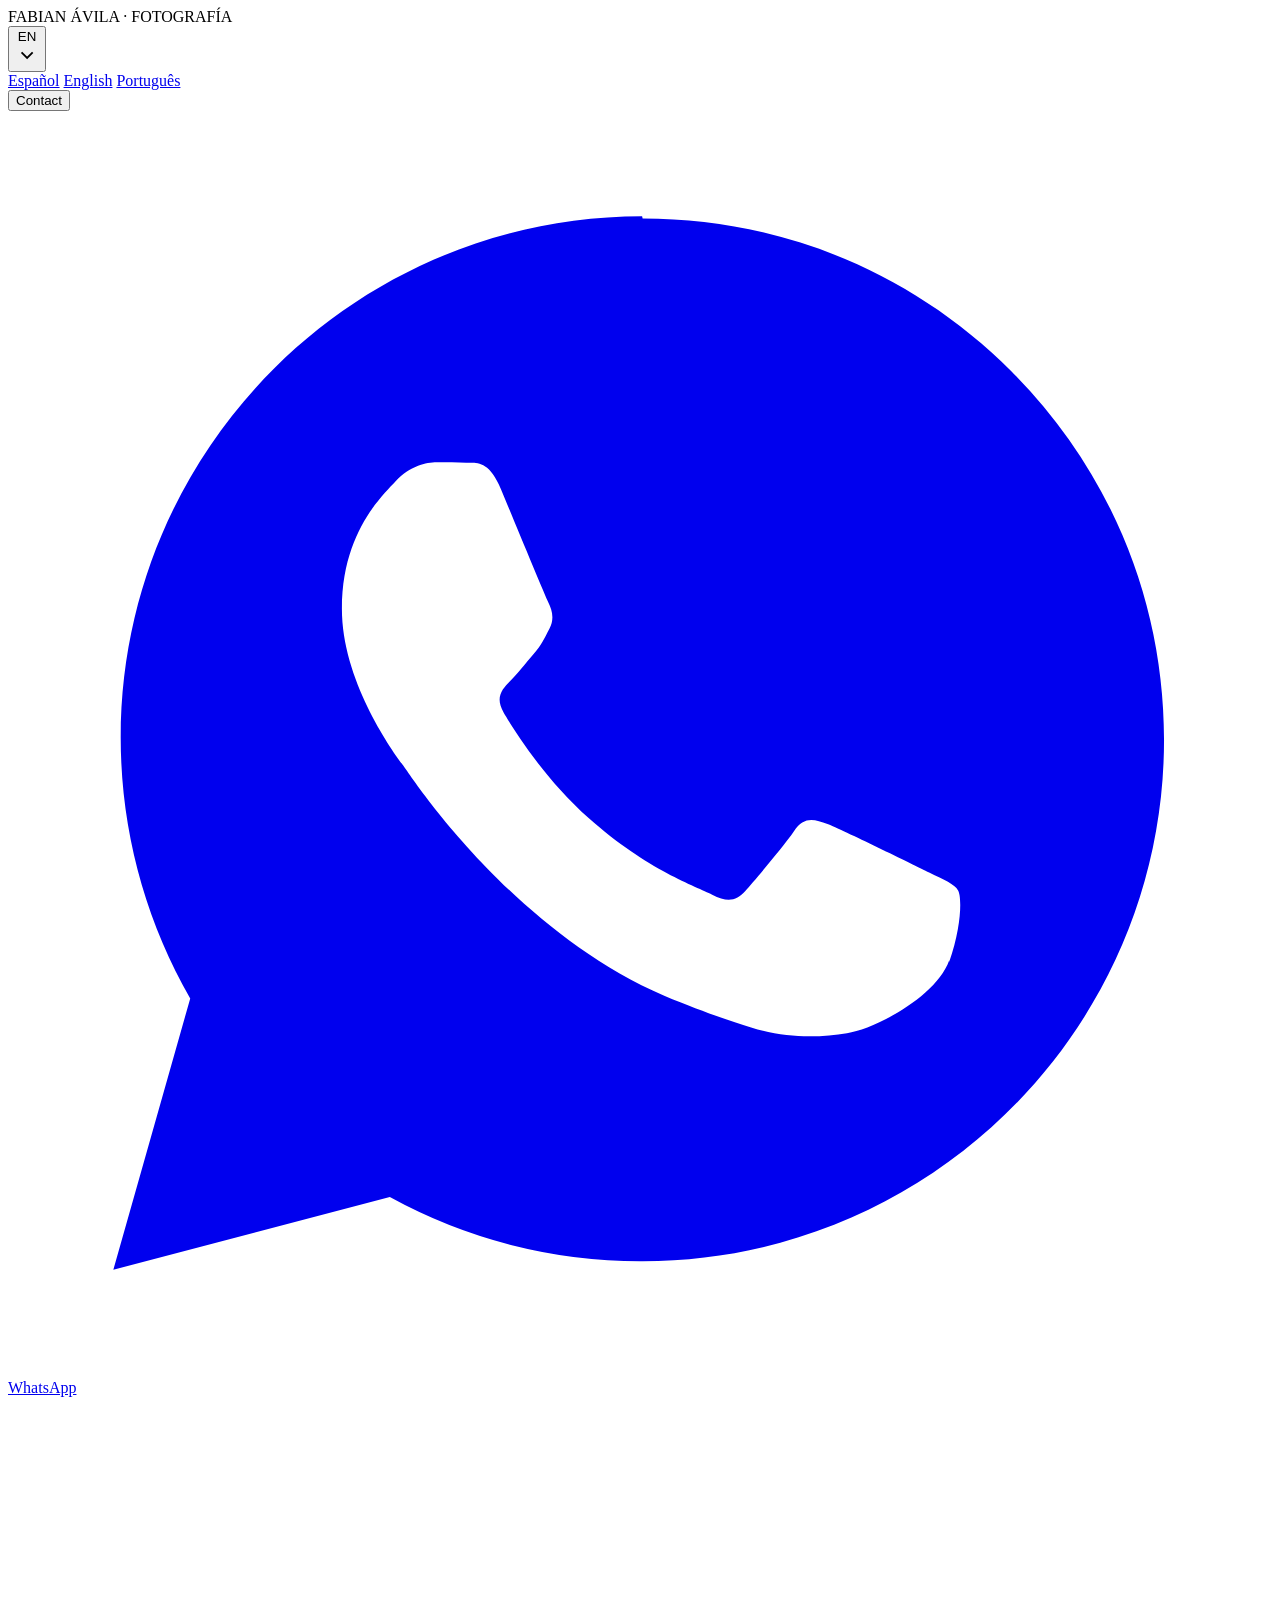
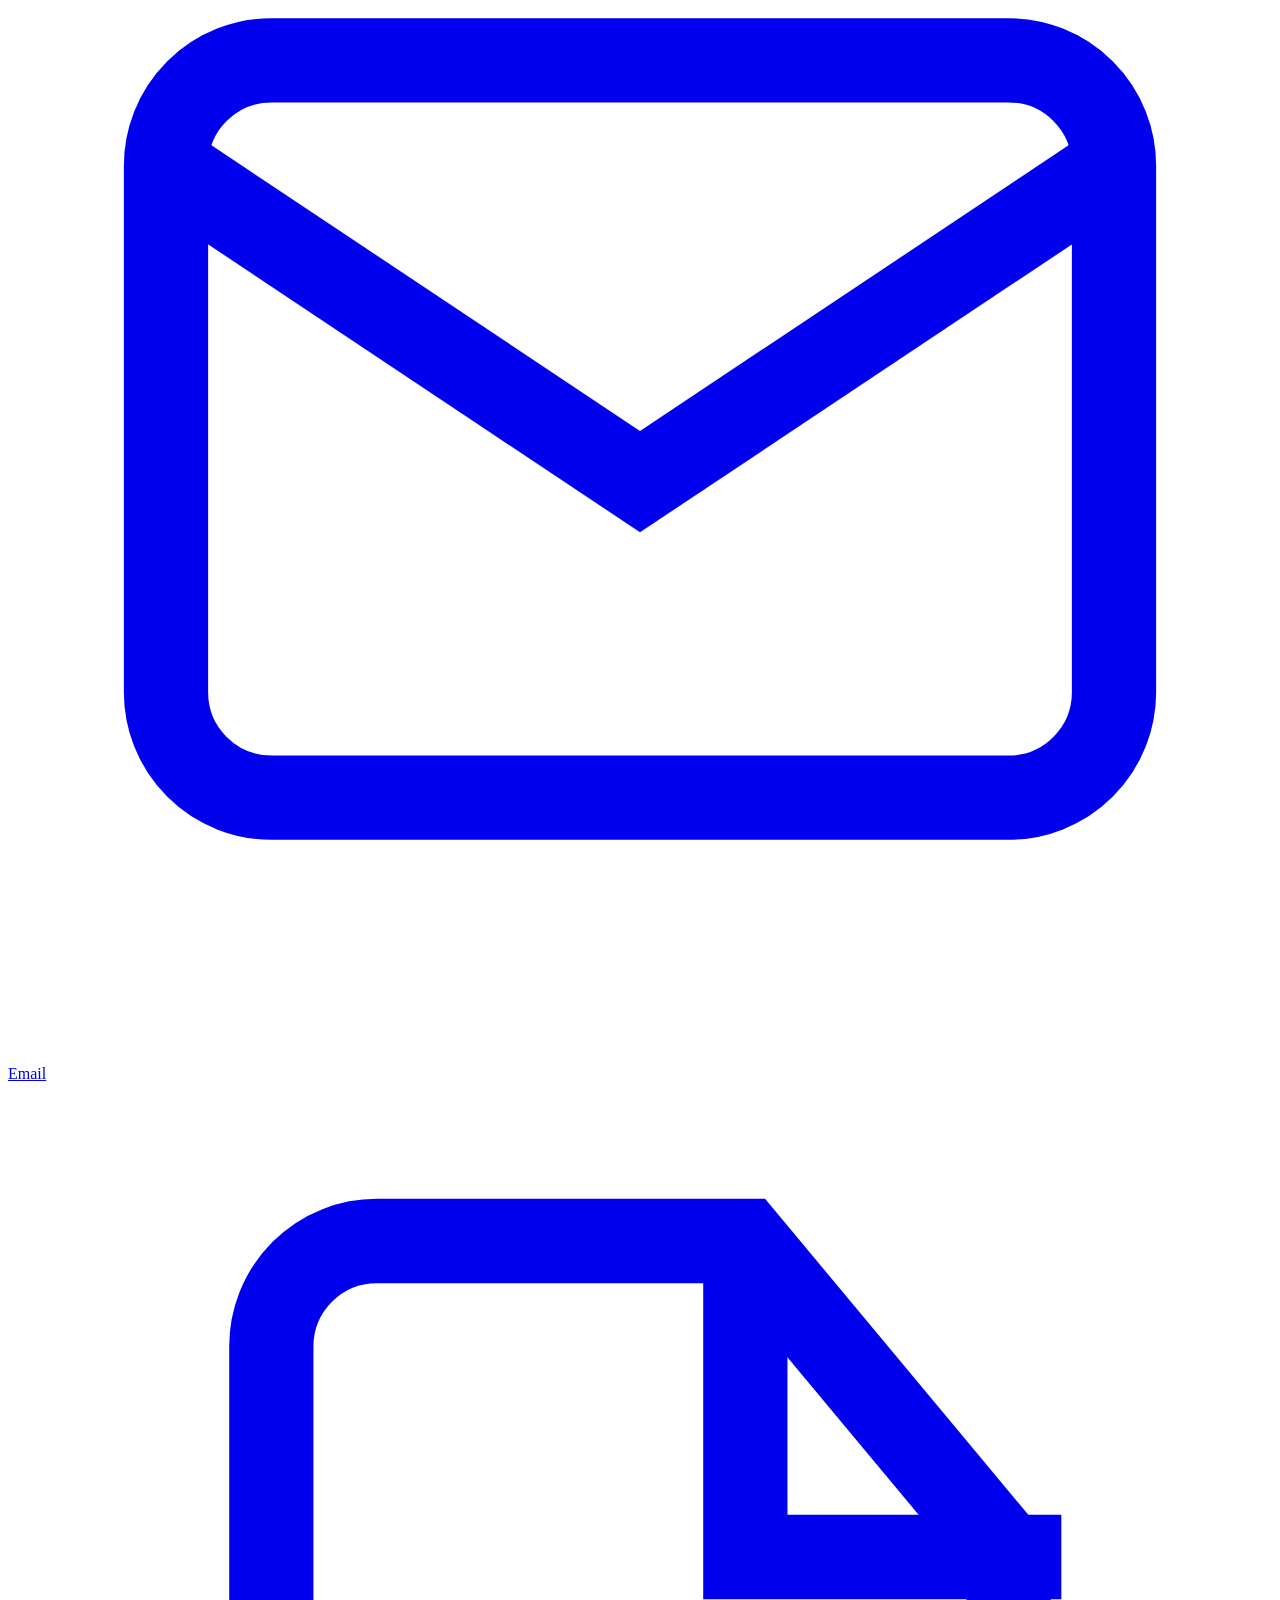
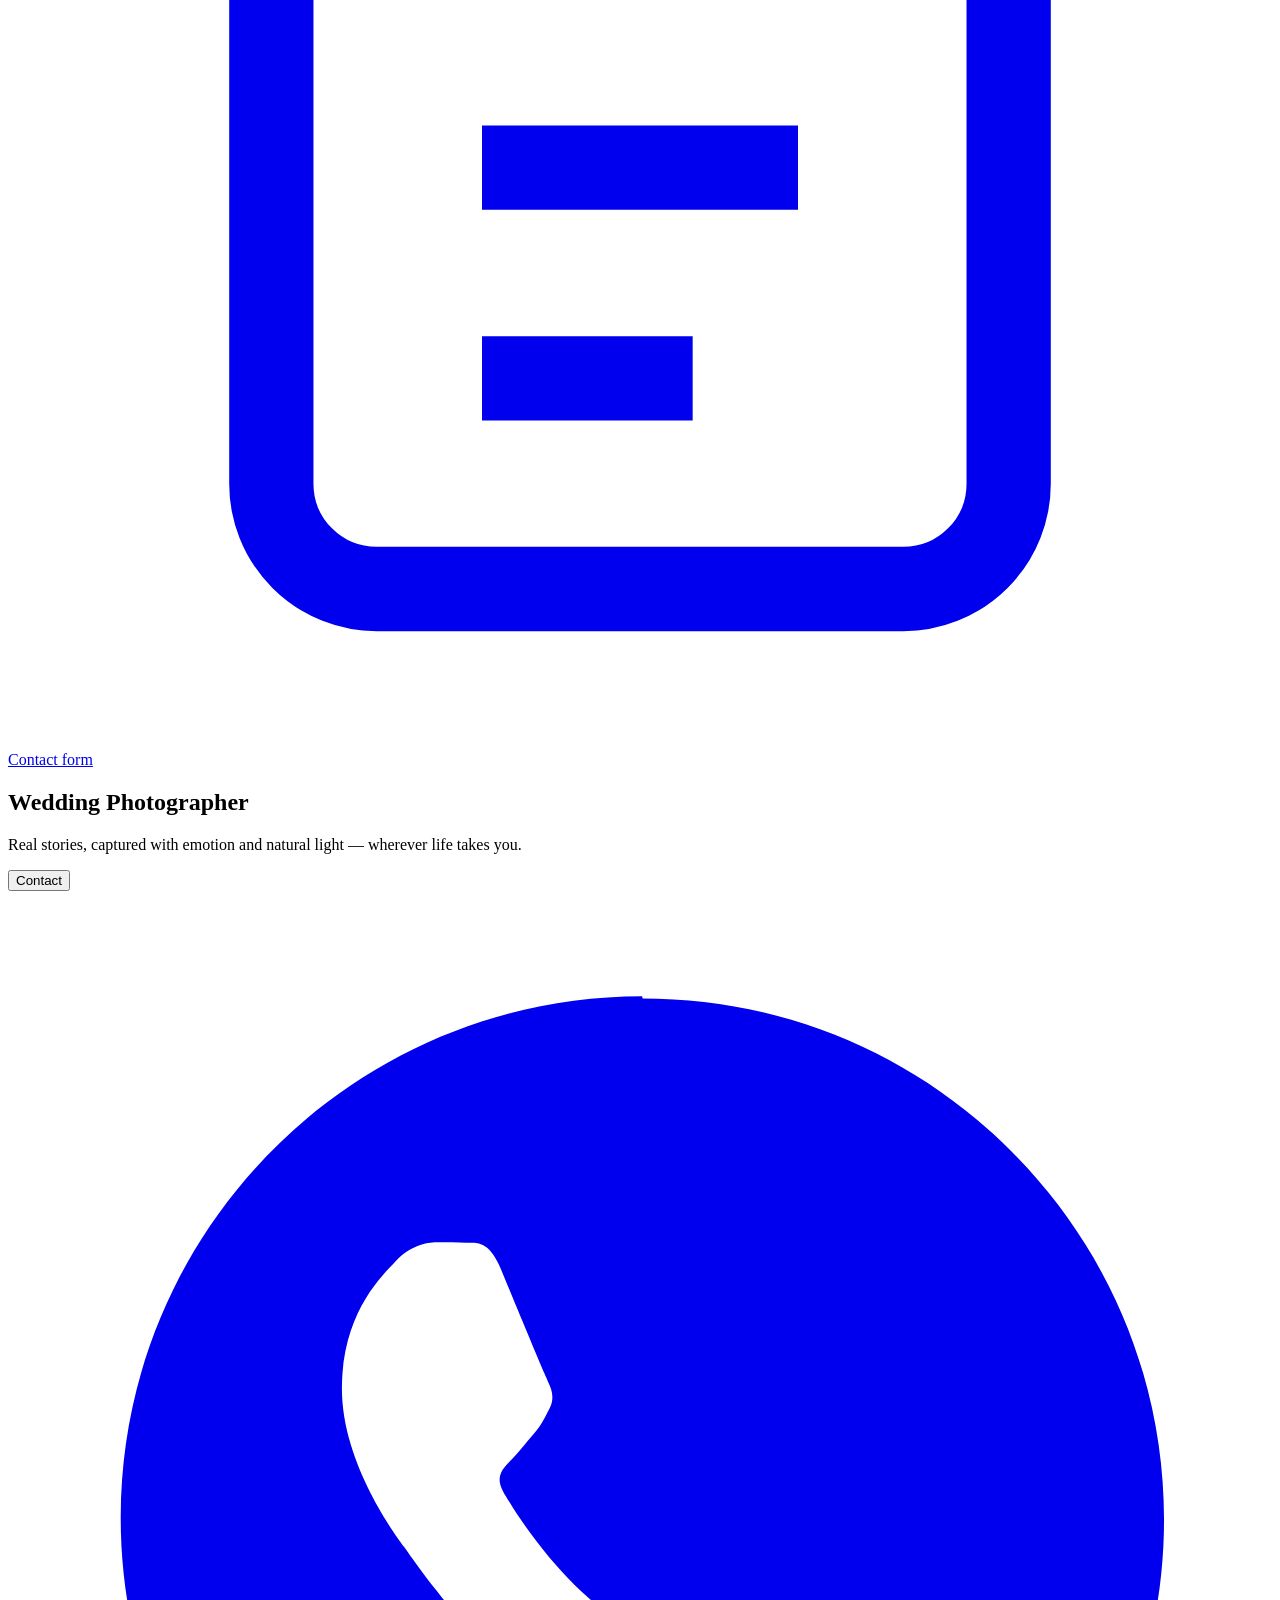
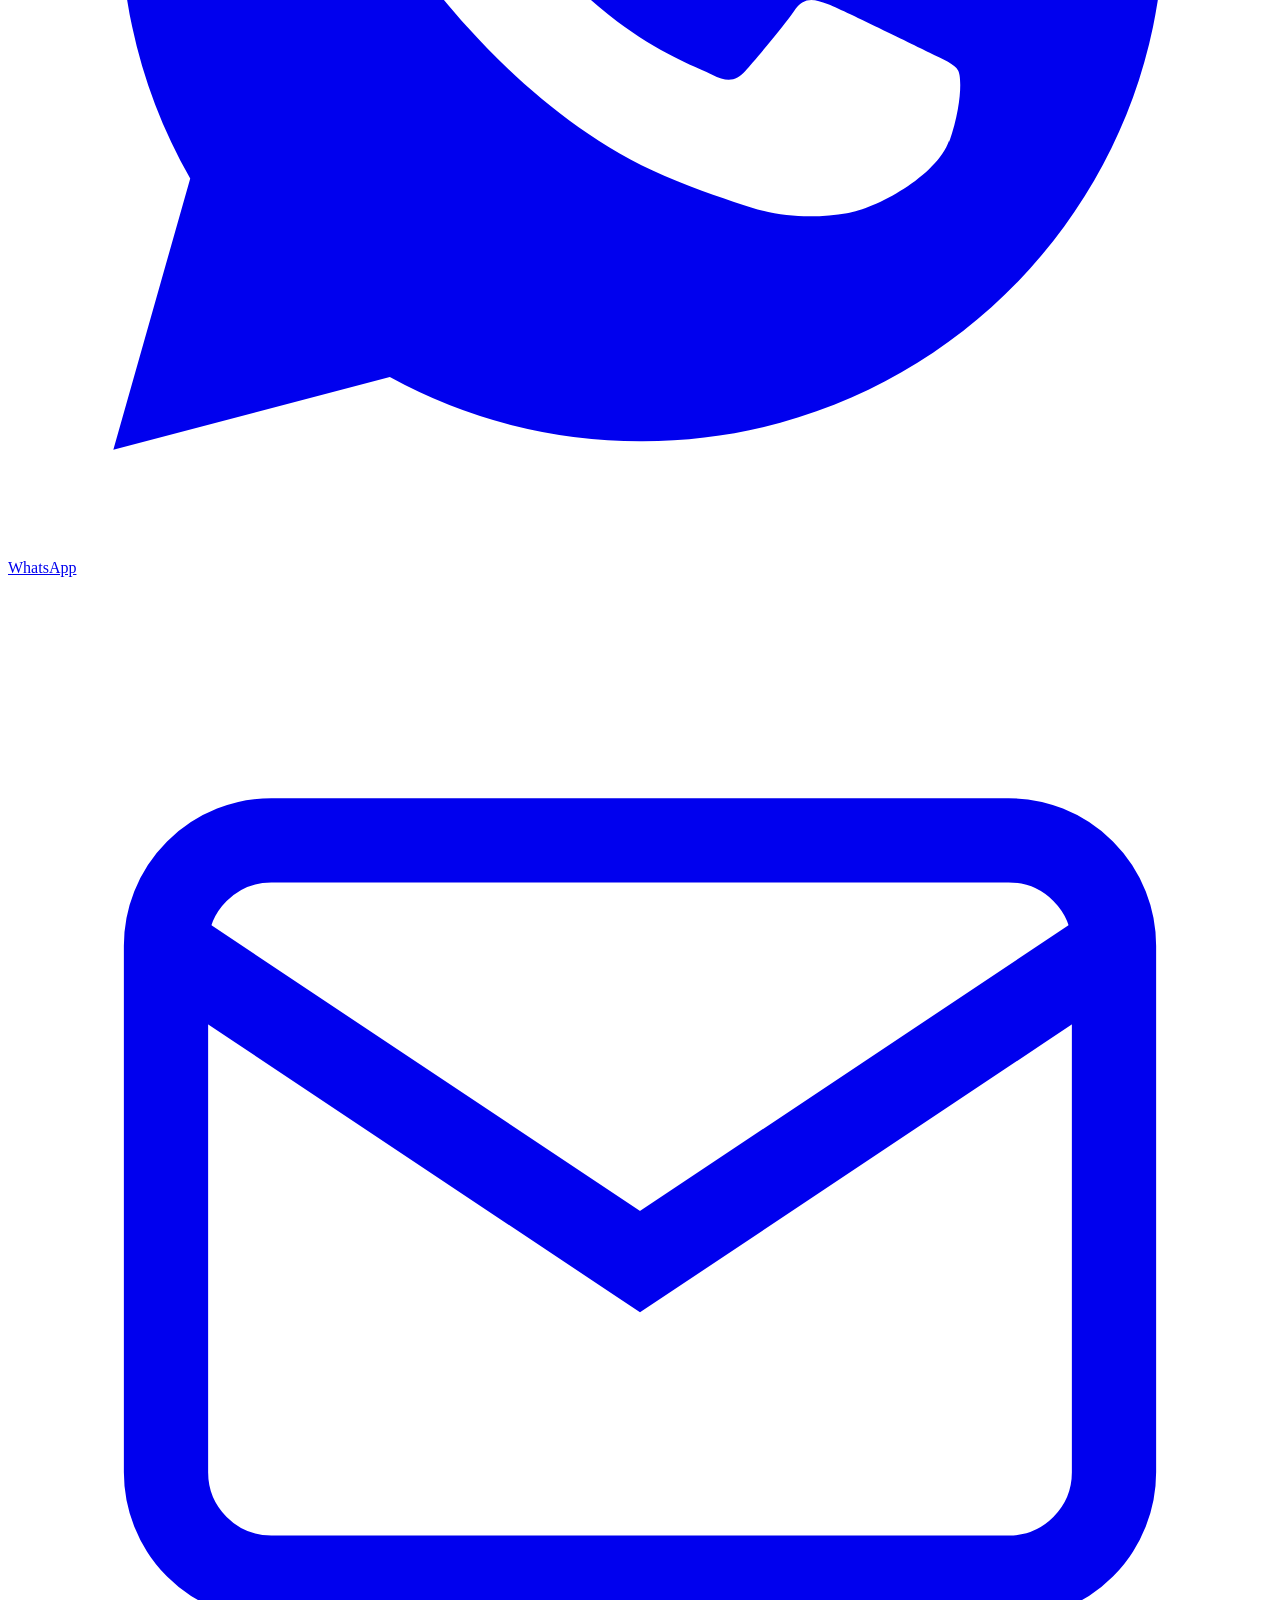
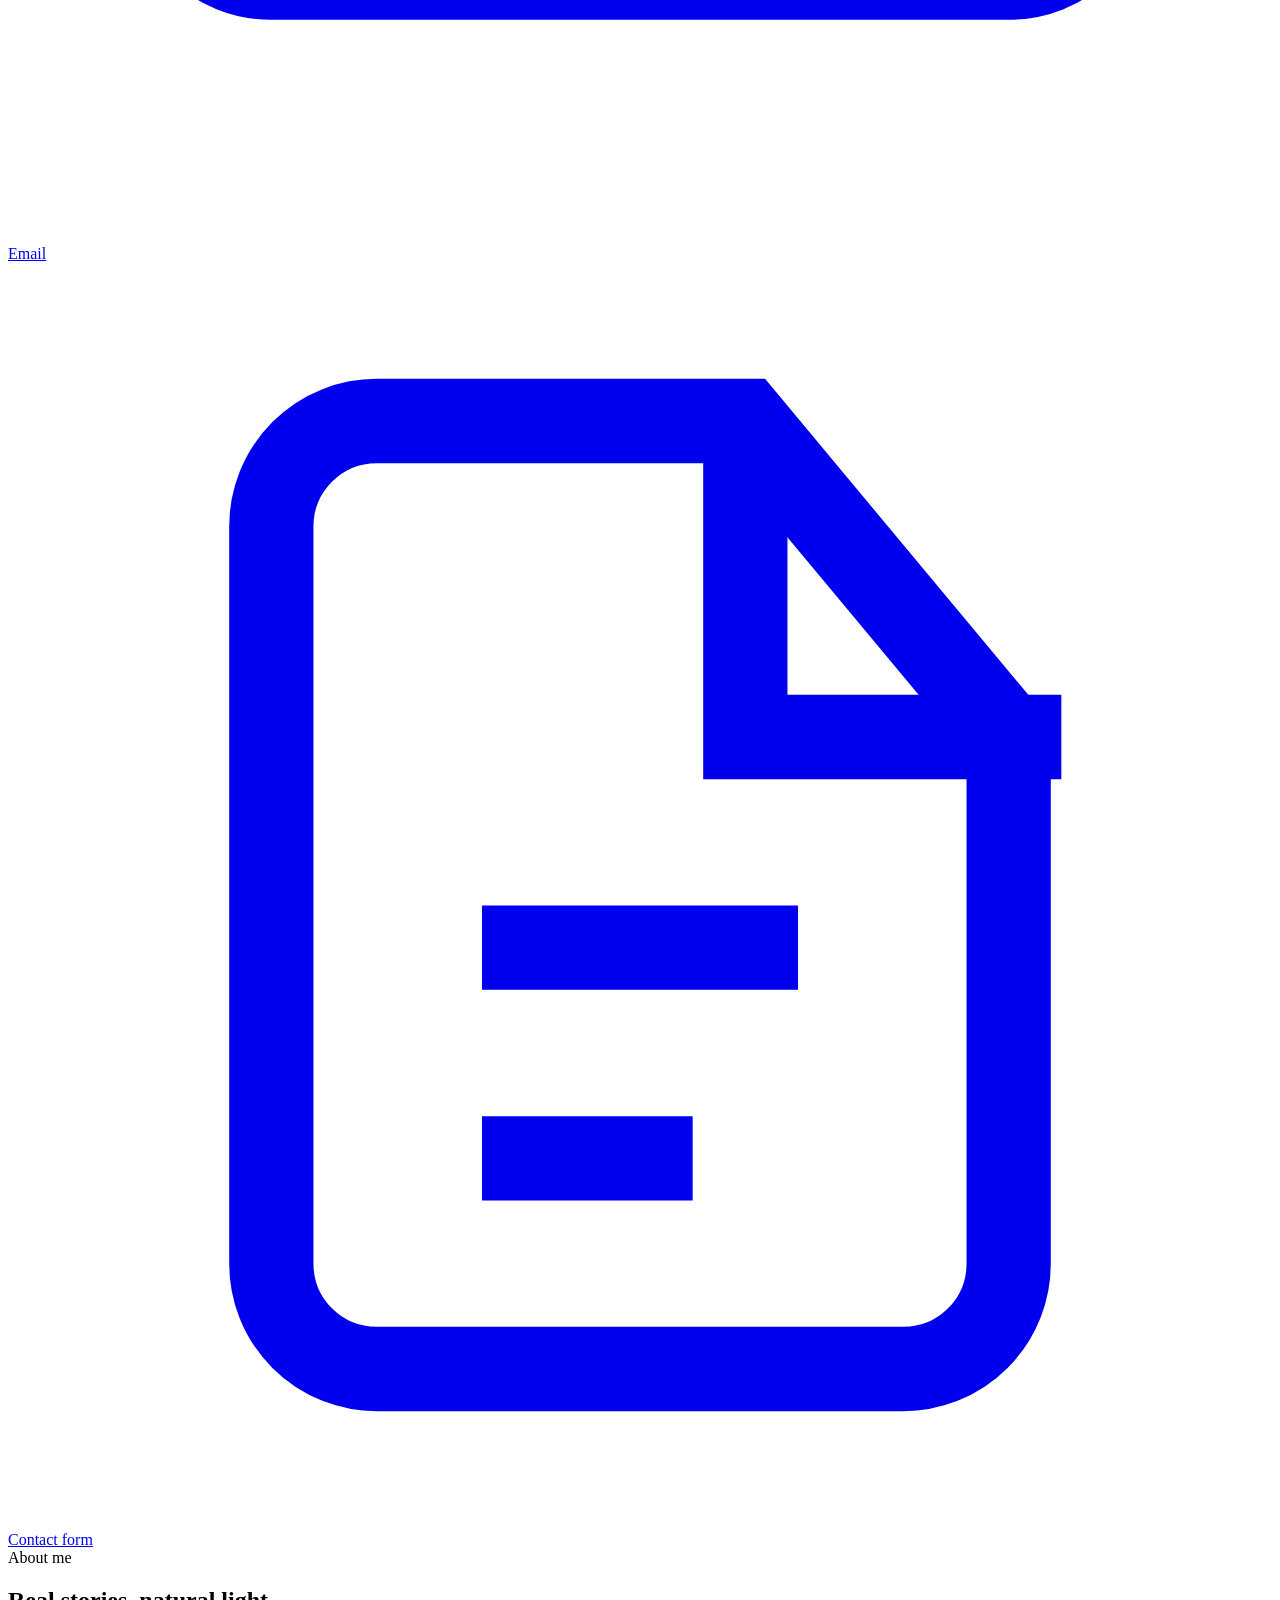
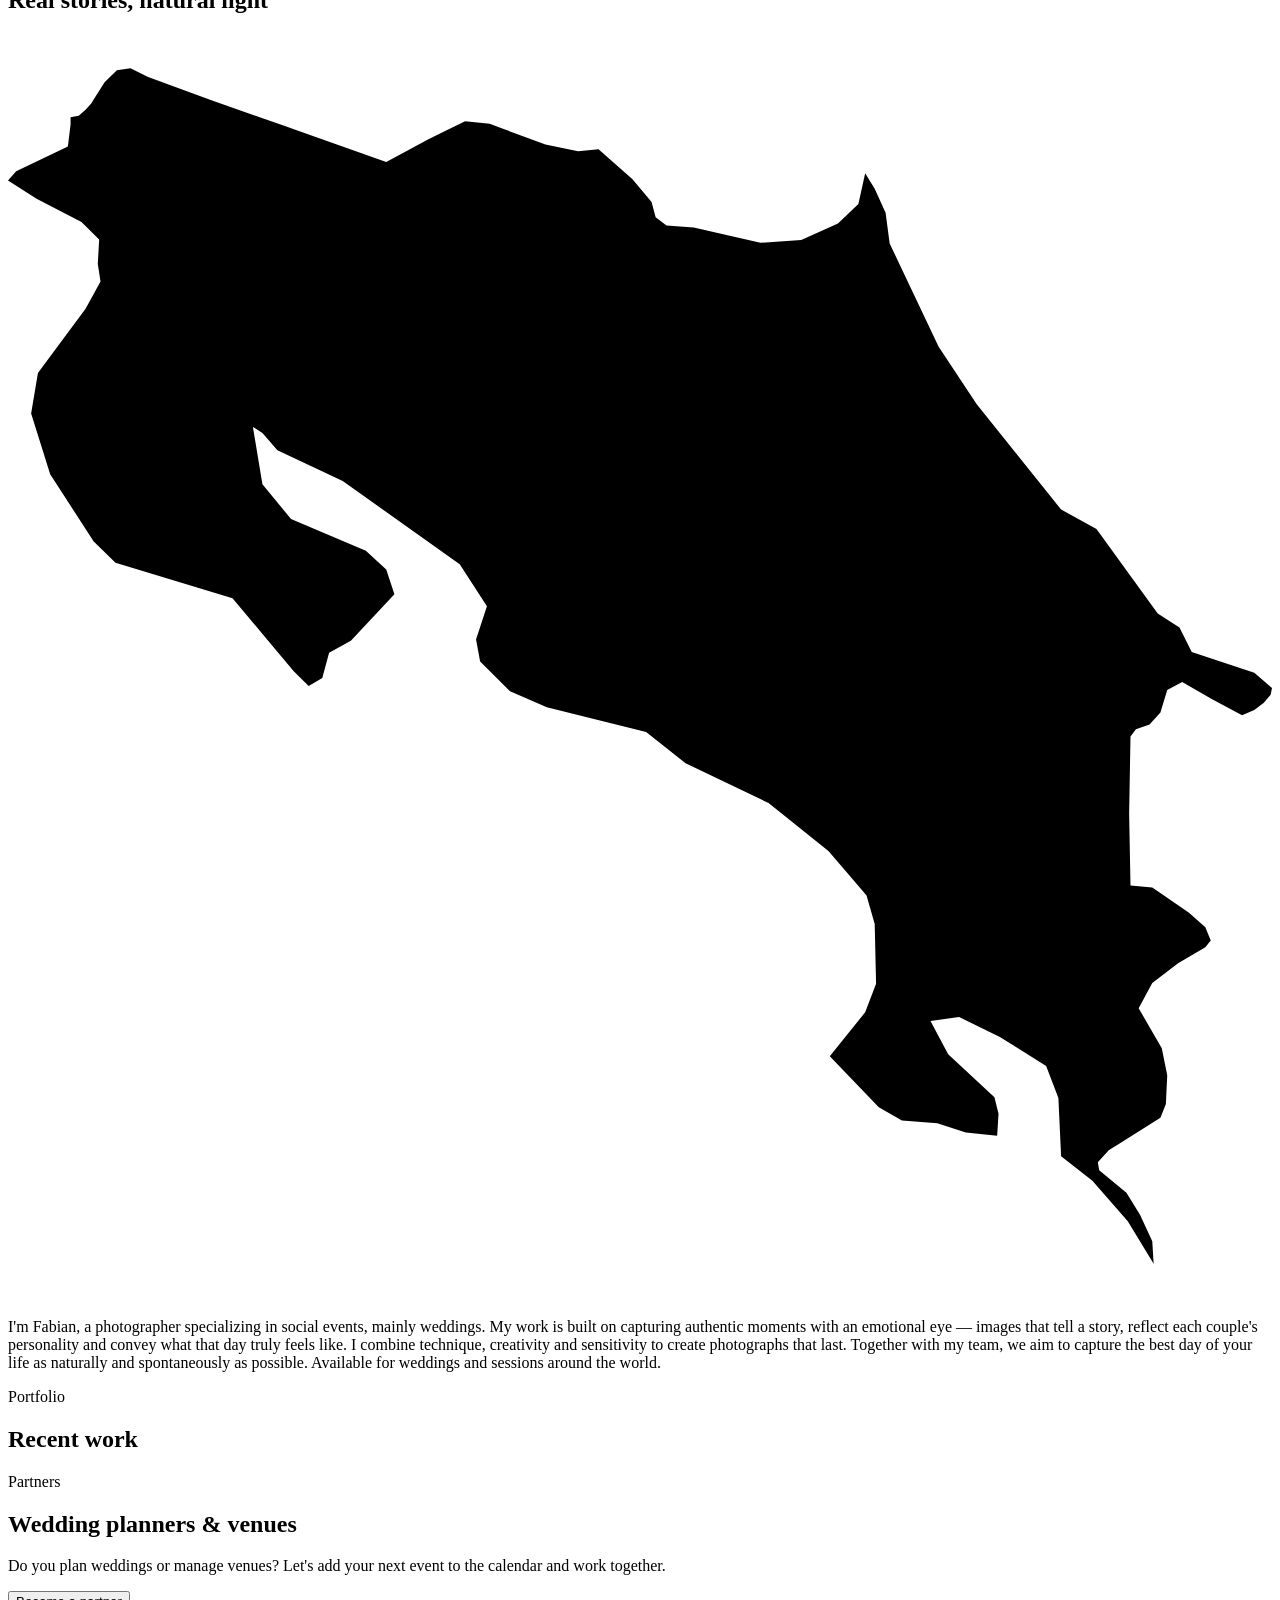
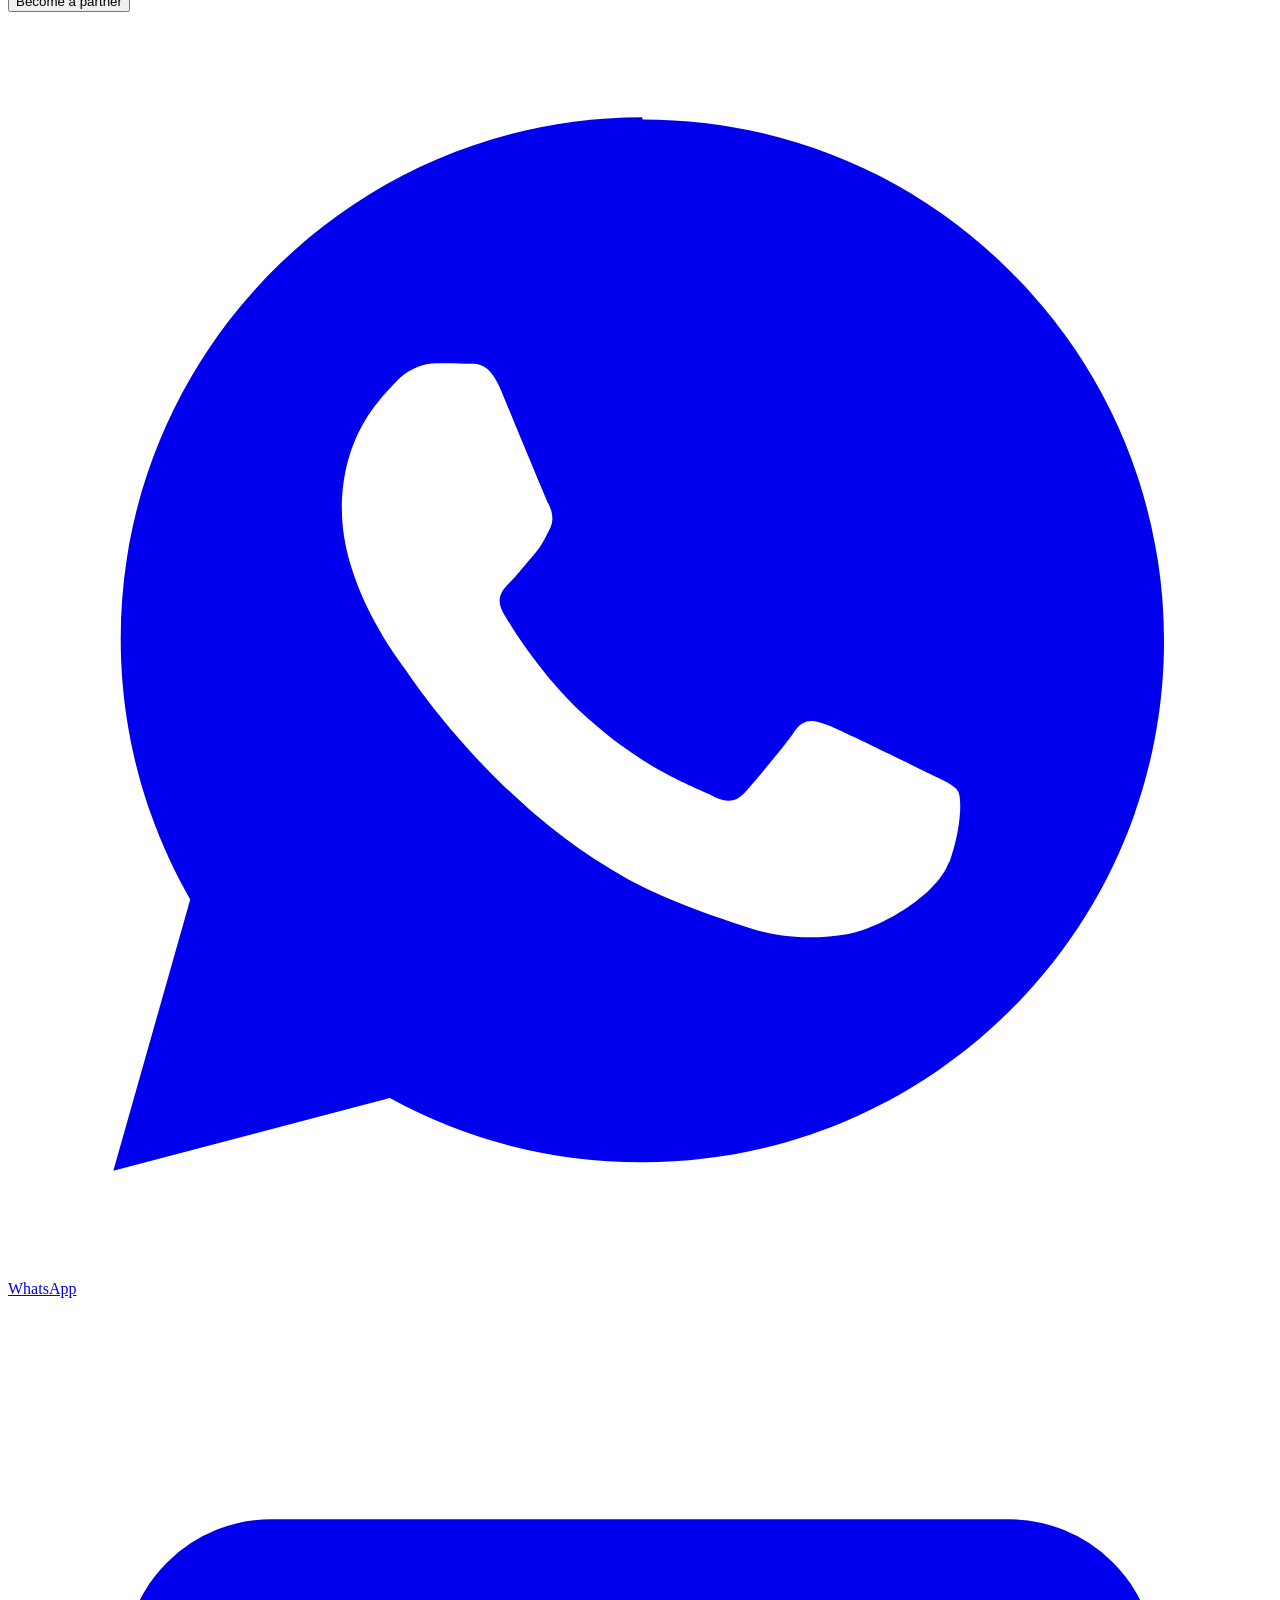
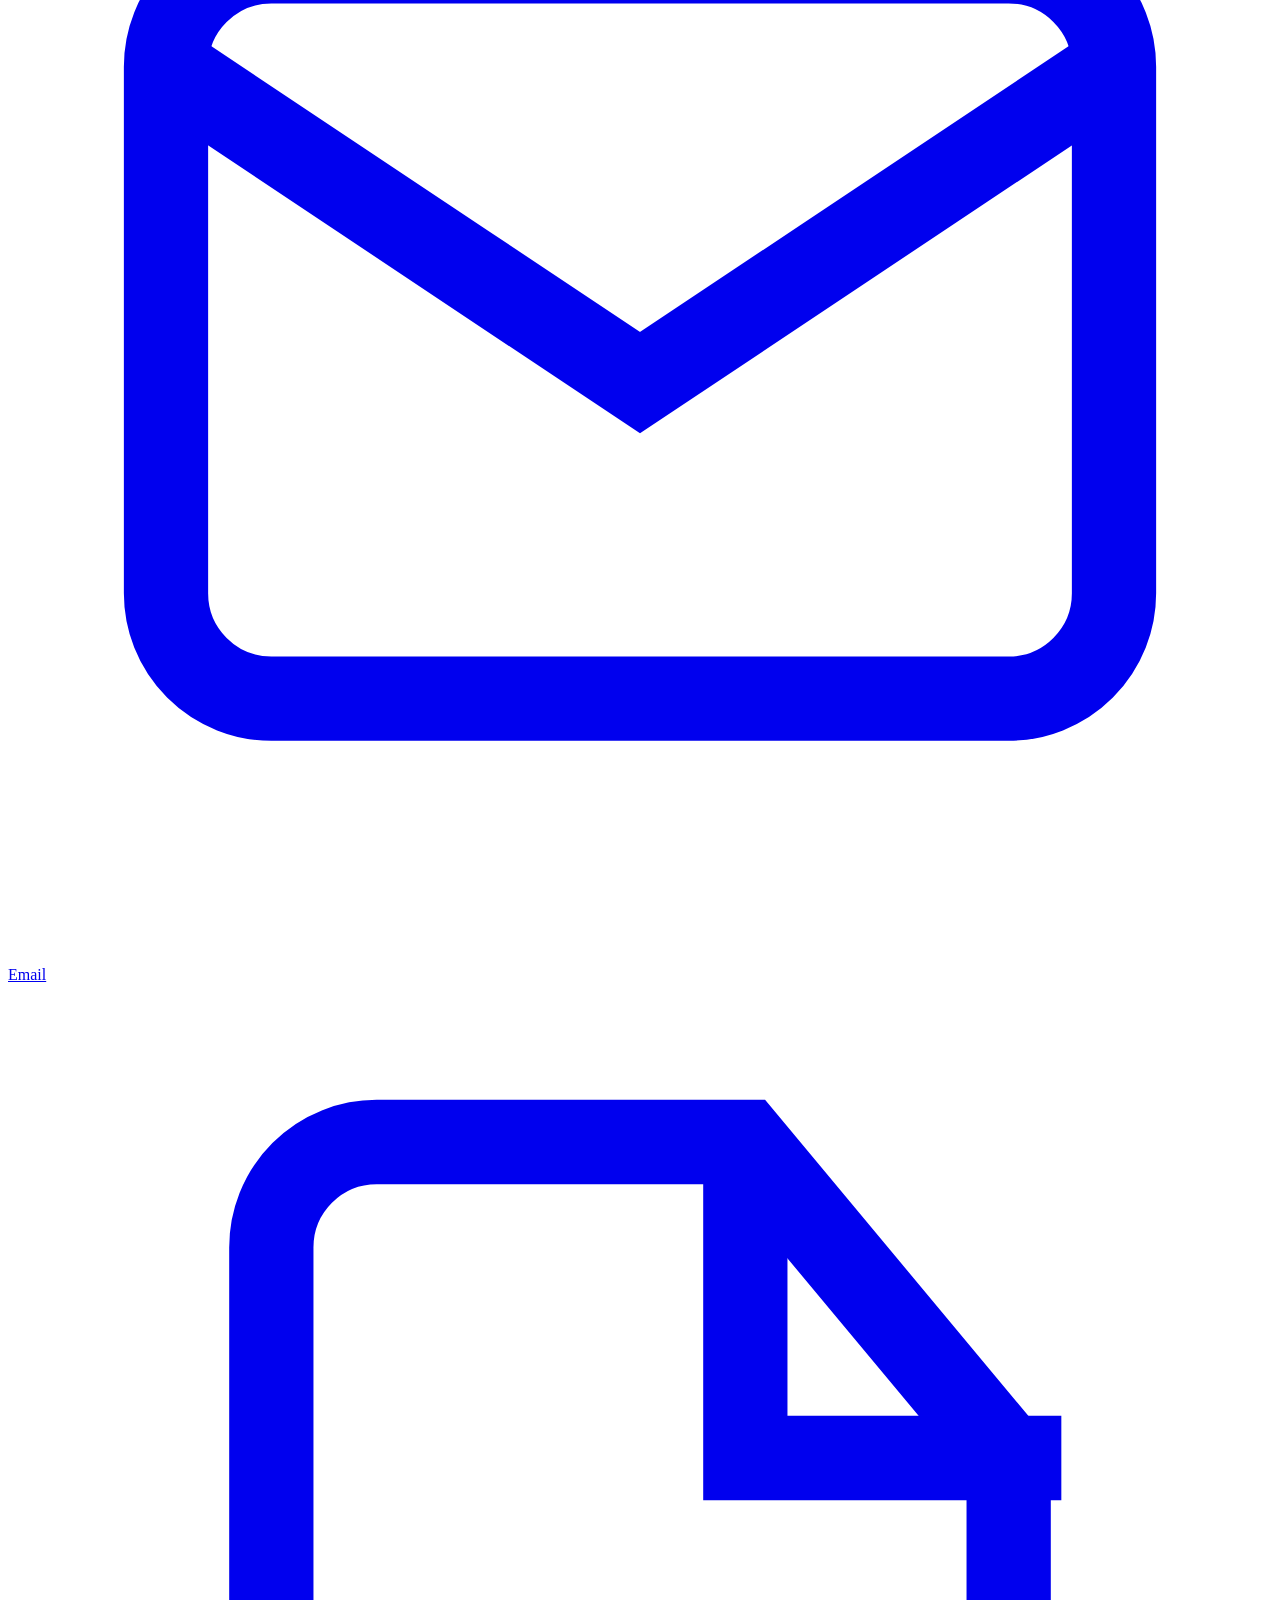
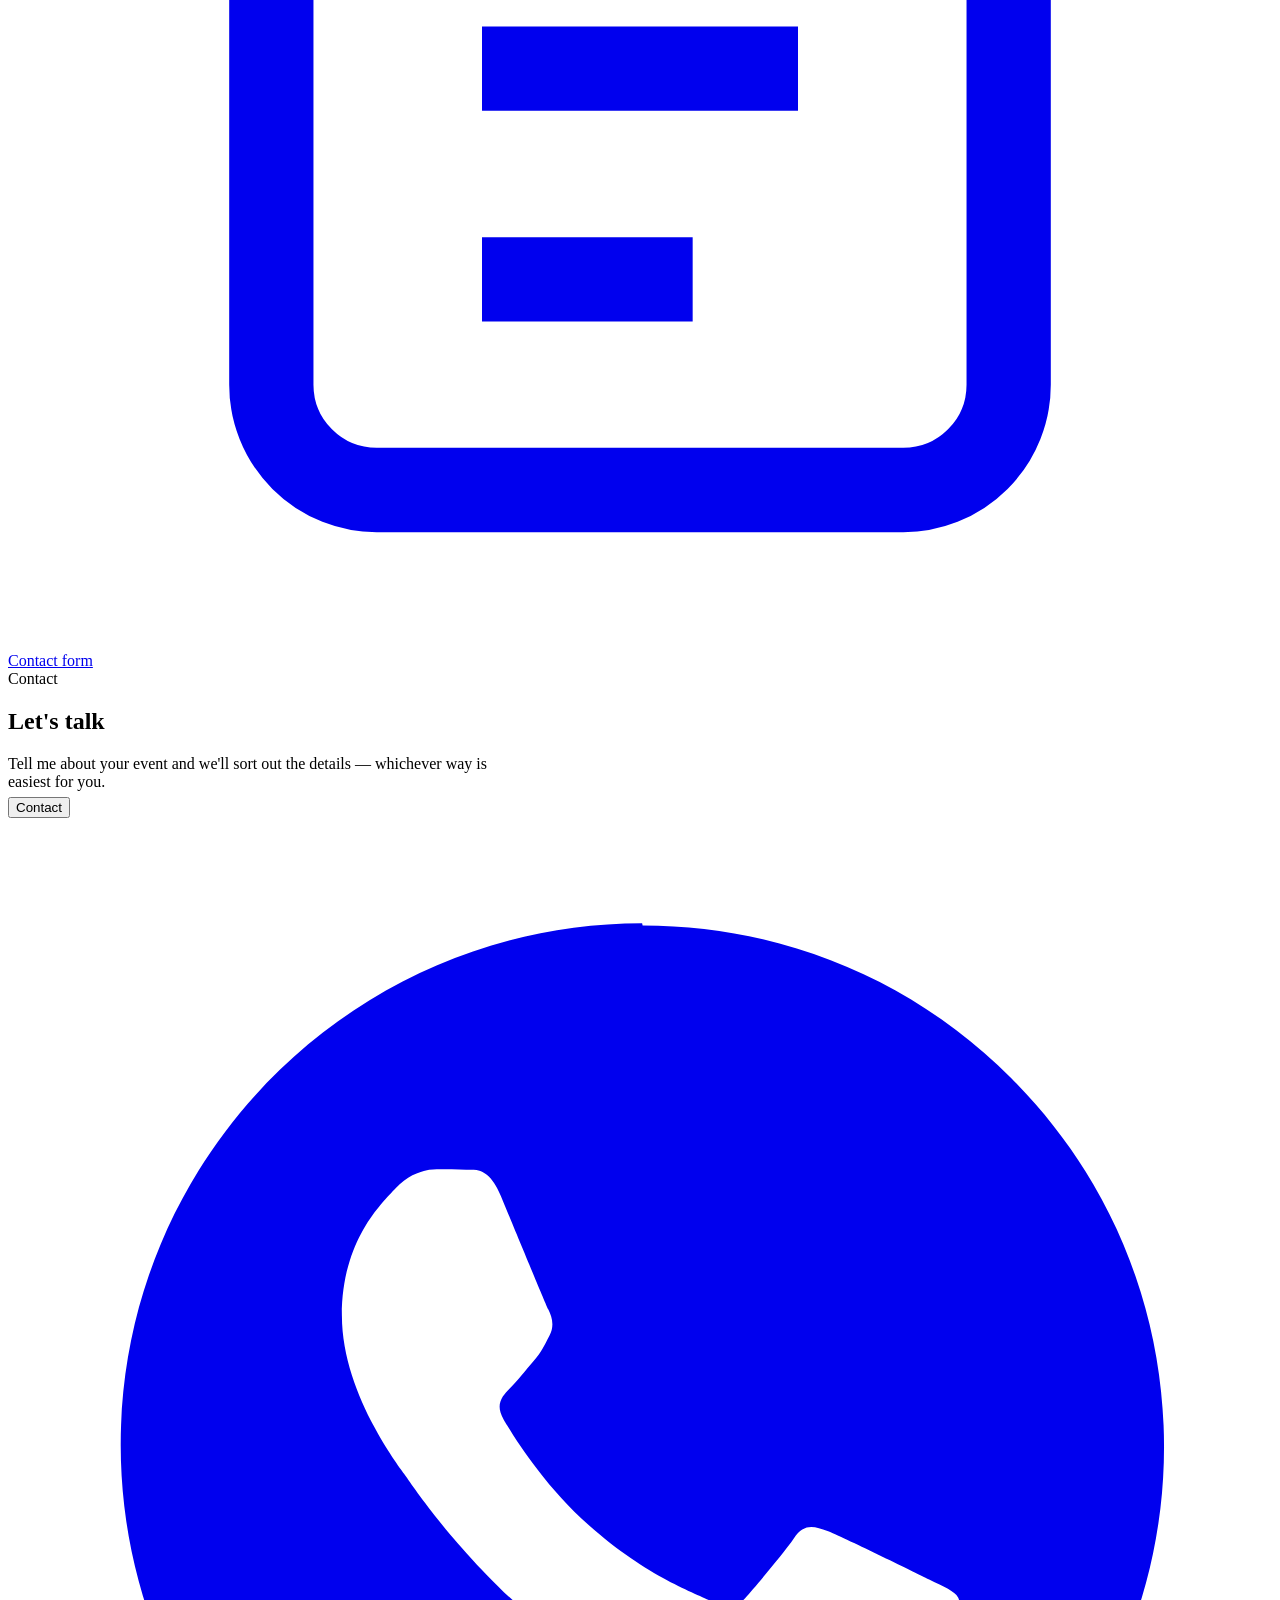
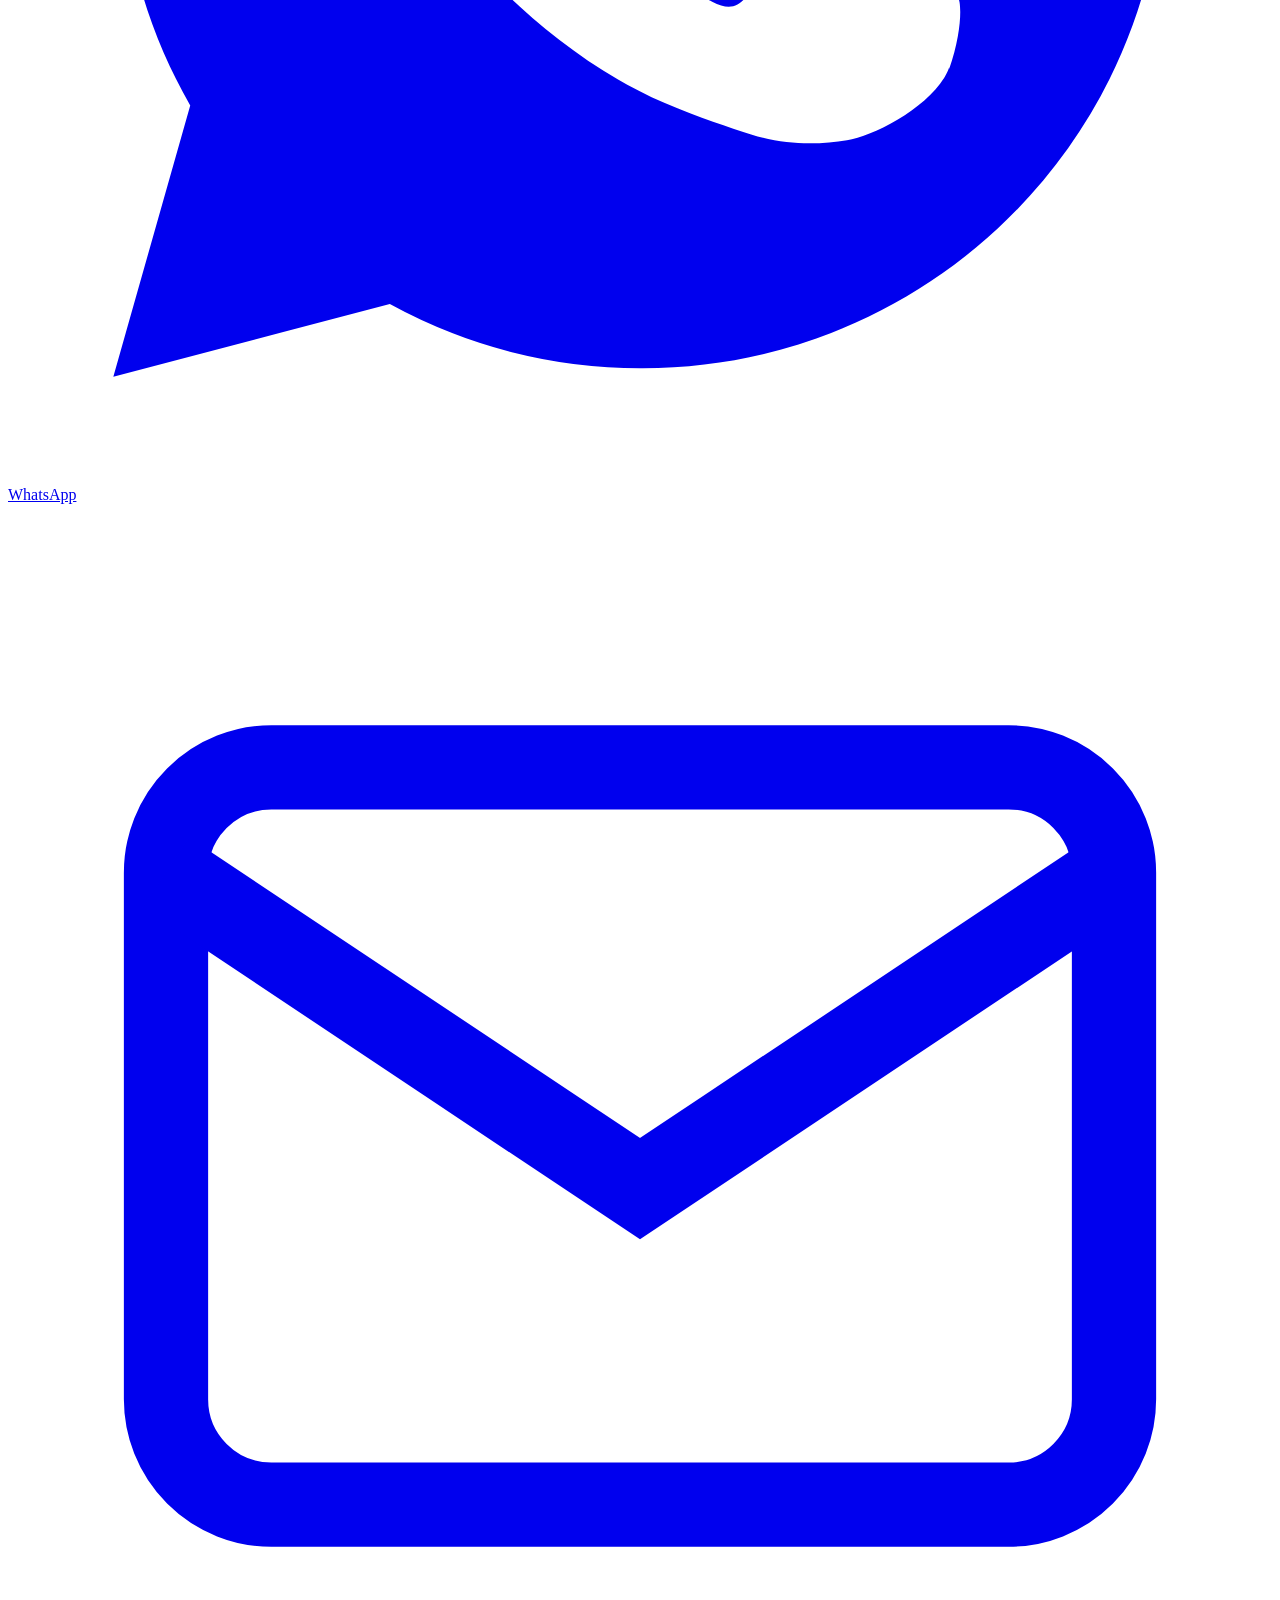
==== commit 310d858c: "Add files via upload" ====
--- a/en/index.html
+++ b/en/index.html
@@ -3,454 +3,199 @@
 <head>
 <meta charset="UTF-8">
 <meta name="viewport" content="width=device-width, initial-scale=1.0">
-<title>Fabian Photography — Wedding Photographer in Costa Rica</title>
+<title>Fabian Ávila Photography</title>
+<meta name="description" content="Wedding and event photographer. Real stories, captured with emotion and natural light.">
 <link rel="preconnect" href="https://fonts.googleapis.com">
 <link rel="preconnect" href="https://fonts.gstatic.com" crossorigin>
 <link href="https://fonts.googleapis.com/css2?family=Montserrat:wght@300;500&display=swap" rel="stylesheet">
-<link rel="icon" href="favicon/favicon.ico" sizes="any">
-<link rel="icon" href="favicon/favicon-32.png" type="image/png">
-<link rel="apple-touch-icon" href="favicon/apple-touch-icon.png">
-<style>
-  :root{
-    --dark:#17241C;
-    --accent:#A9714C;
-    --light:#EFEAE0;
-    --gray:#6E7A6E;
-  }
-  *{margin:0;padding:0;box-sizing:border-box;}
-  body{font-family:'Georgia', 'Times New Roman', serif; color:#2b2b2b; background:var(--light); line-height:1.6;}
-  h1,h2,h3{font-family:'Helvetica Neue', Arial, sans-serif; letter-spacing:1px;}
-  a{text-decoration:none; color:inherit;}
-  .container{max-width:1100px; margin:0 auto; padding:0 24px;}
-
-  /* NAV */
-  nav{position:sticky; top:0; background:rgba(255,255,255,0.95); z-index:50; border-bottom:1px solid #e5e0d8;}
-  nav .container{display:flex; justify-content:space-between; align-items:center; padding:16px 24px;}
-  .logo{font-size:15px; font-weight:300; color:var(--dark); font-family:'Montserrat',Arial,sans-serif; letter-spacing:3px; text-transform:uppercase;}
-
-  /* HERO */
-  .hero{position:relative; height:88vh; min-height:520px; display:flex; align-items:center; justify-content:center; text-align:center; color:#fff;
-    background:linear-gradient(180deg, rgba(10,10,10,0.35) 0%, rgba(10,10,10,0.55) 70%, rgba(10,10,10,0.8) 100%), url('gallery/hero-bw.jpg');
-    background-size:cover; background-position:center 30%;}
-  .hero-content h1{font-size:44px; margin-bottom:14px; text-transform:uppercase;}
-  .hero-content p{font-size:18px; max-width:560px; margin:0 auto 28px; opacity:0.92; font-family:'Helvetica Neue',Arial,sans-serif;}
-  .btn{display:inline-block; background:var(--accent); color:var(--dark); padding:14px 32px; border-radius:2px; font-family:'Helvetica Neue',Arial,sans-serif; font-weight:bold; letter-spacing:1px; text-transform:uppercase; font-size:13px; transition:opacity .2s;}
-  .btn:hover{opacity:0.85;}
-  .hero-badge{position:absolute; bottom:28px; font-family:'Helvetica Neue',Arial,sans-serif; font-size:13px; letter-spacing:2px; text-transform:uppercase; opacity:0.85;}
-
-  /* SECTIONS */
-  section{padding:80px 0;}
-  .section-title{text-align:center; margin-bottom:48px;}
-  .section-title span{display:block; font-family:'Helvetica Neue',Arial,sans-serif; font-size:12px; letter-spacing:3px; text-transform:uppercase; color:var(--accent); margin-bottom:10px;}
-  .section-title h2{font-size:32px; color:var(--dark);}
-
-  /* ABOUT */
-  .about p{max-width:680px; margin:0 auto 16px; text-align:center; color:var(--gray); font-size:17px;}
-  .pura-vida-mark{display:flex; flex-direction:column; align-items:center; gap:8px; margin:-8px 0 28px;}
-  .pura-vida-text{font-family:'Montserrat',Arial,sans-serif; font-weight:500; font-size:15px; letter-spacing:4px; text-transform:uppercase; color:var(--accent);}
-  .cr-map{width:28px; height:28px; color:var(--accent);}
-
-  /* GALLERY */
-  .gallery{background:#fff;}
-  .grid{display:grid; grid-template-columns:repeat(3,1fr); gap:16px;}
-  .ph{aspect-ratio:1/1; overflow:hidden; border-radius:2px; background:#e7e2d8;}
-  .ph img{width:100%; height:100%; object-fit:cover; display:block; transition:transform .4s ease;}
-  .ph:hover img{transform:scale(1.06);}
-  .wedding-gallery{margin-bottom:56px;}
-  .wedding-gallery:last-child{margin-bottom:0;}
-  .wedding-gallery-title{display:flex; align-items:baseline; gap:14px; margin-bottom:20px;}
-  .wedding-gallery-title h3{font-size:22px; color:var(--dark); letter-spacing:1px;}
-  .wedding-gallery-title span{font-family:'Georgia',serif; font-style:italic; color:var(--accent); font-size:15px;}
-
-  /* SERVICES */
-  .cards{display:grid; grid-template-columns:repeat(3,1fr); gap:24px;}
-  .cards-4{display:grid; grid-template-columns:repeat(4,1fr); gap:20px;}
-  .card{background:#fff; padding:32px 24px; border-top:3px solid var(--accent); text-align:center;}
-  .card h3{color:var(--dark); font-size:20px; margin-bottom:10px;}
-  .price{font-size:28px; color:var(--accent); font-weight:bold; margin:14px 0; font-family:'Helvetica Neue',Arial,sans-serif;}
-  .price small{font-size:14px; color:var(--gray); display:block; font-weight:normal;}
-  .card ul{list-style:none; text-align:left; margin-top:14px; font-size:14px; color:var(--gray);}
-  .card li{padding:4px 0; padding-left:18px; position:relative;}
-  .card li:before{content:"—"; position:absolute; left:0; color:var(--accent);}
-  .badge-launch{display:inline-block; background:var(--dark); color:#fff; font-size:11px; letter-spacing:1px; padding:4px 10px; border-radius:12px; font-family:'Helvetica Neue',Arial,sans-serif; margin-bottom:10px;}
-
-  /* PARTNERS */
-  .partners{background:var(--dark); color:#fff; text-align:center;}
-  .partners h2{color:#fff;}
-  .partners p{max-width:600px; margin:0 auto 24px; opacity:0.9;}
-  .partners .btn{background:var(--accent);}
-
-  /* CONTACT */
-  .contact{text-align:center;}
-  .contact-grid{display:flex; justify-content:center; gap:48px; margin-top:32px; flex-wrap:wrap; font-family:'Helvetica Neue',Arial,sans-serif;}
-  .contact-item{font-size:15px;}
-  .contact-item strong{display:block; color:var(--dark); margin-bottom:6px; letter-spacing:1px; text-transform:uppercase; font-size:12px;}
-
-  footer{background:#171717; color:#999; text-align:center; padding:28px 0; font-family:'Helvetica Neue',Arial,sans-serif; font-size:13px;}
-
-  @media (max-width:720px){
-    .grid, .cards, .cards-4{grid-template-columns:repeat(2,1fr);}
-    .hero-content h1{font-size:30px;}
-  }
-  @media (max-width:480px){
-    .grid, .cards, .cards-4{grid-template-columns:1fr;}
-  }
-</style>
+<link rel="icon" href="/favicon/favicon.ico" sizes="any">
+<link rel="icon" href="/favicon/favicon-32.png" type="image/png">
+<link rel="apple-touch-icon" href="/favicon/apple-touch-icon.png">
+<link rel="stylesheet" href="/css/style.css">
 </head>
 <body>
 
 <nav>
   <div class="container">
     <div class="logo">FABIAN ÁVILA <span style="color:var(--accent)">·</span> FOTOGRAFÍA</div>
-    <a href="/" style="font-family:'Helvetica Neue',Arial,sans-serif; font-size:13px; letter-spacing:1px; color:var(--dark);">ES</a>
+    <div class="nav-right">
+      <div class="lang-switch">
+        <button class="lang-current" type="button">EN <svg viewBox="0 0 24 24" fill="none" stroke="currentColor" stroke-width="2"><path d="M6 9l6 6 6-6"/></svg></button>
+        <div class="lang-menu">
+          <a href="/">Español</a>
+          <a href="/en/" class="active">English</a>
+          <a href="/pt/">Português</a>
+        </div>
+      </div>
+      <div class="contact-trigger-wrap nav-contact-wrap">
+        <button class="nav-contact-btn contact-trigger" type="button">Contact</button>
+        <div class="contact-menu-popup">
+          <a href="https://wa.me/595994202592" target="_blank" rel="noopener">
+            <svg viewBox="0 0 24 24" fill="currentColor"><path d="M12.04 2c-5.46 0-9.9 4.43-9.9 9.9 0 1.75.46 3.45 1.32 4.95L2 22l5.25-1.38a9.87 9.87 0 0 0 4.79 1.22h.01c5.46 0 9.9-4.43 9.9-9.9 0-2.64-1.03-5.13-2.9-7-1.87-1.87-4.35-2.9-7-2.9zm5.83 14.13c-.24.68-1.4 1.3-1.94 1.38-.5.08-1.13.11-1.82-.11-.42-.13-.96-.31-1.65-.6-2.9-1.25-4.8-4.16-4.94-4.35-.14-.19-1.18-1.57-1.18-3 0-1.43.75-2.13 1.02-2.42.27-.29.58-.36.78-.36.19 0 .39 0 .56.01.18.01.42-.07.66.5.24.58.83 2 .9 2.15.07.14.12.31.02.5-.1.19-.15.31-.3.48-.15.17-.31.38-.44.51-.15.15-.3.31-.13.6.17.29.75 1.24 1.62 2.01 1.11.99 2.05 1.3 2.34 1.45.29.15.46.12.63-.07.17-.19.72-.84.92-1.13.19-.29.38-.24.64-.14.26.1 1.65.78 1.93.92.29.14.48.22.55.34.07.12.07.68-.17 1.36z"/></svg>
+            WhatsApp
+          </a>
+          <a href="mailto:favila1696@gmail.com">
+            <svg viewBox="0 0 24 24" fill="none" stroke="currentColor" stroke-width="1.6"><rect x="3" y="5" width="18" height="14" rx="2"/><path d="M3 7l9 6 9-6"/></svg>
+            Email
+          </a>
+          <a href="#contact" data-action="form">
+            <svg viewBox="0 0 24 24" fill="none" stroke="currentColor" stroke-width="1.6"><path d="M14 3H7a2 2 0 0 0-2 2v14a2 2 0 0 0 2 2h10a2 2 0 0 0 2-2V9z"/><path d="M14 3v6h6"/><path d="M9 13h6M9 17h4"/></svg>
+            Contact form
+          </a>
+        </div>
+      </div>
+    </div>
   </div>
 </nav>
 
 <section class="hero">
   <div class="hero-content">
-    
-    <h1 data-en>Wedding Photographer<br>in Costa Rica</h1>
-    
-    <p data-en>Weddings and sessions throughout all of Costa Rica. Now booking December 2026.</p>
-    
-    <a href="#contact" class="btn" data-en>Book my date</a>
-  </div>
-  
-  <div class="hero-badge" data-en>★ Special launch pricing — December 2026 ★</div>
+    <h1>Wedding Photographer</h1>
+    <p>Real stories, captured with emotion and natural light — wherever life takes you.</p>
+    <div class="contact-trigger-wrap">
+      <button class="btn contact-trigger" type="button">Contact</button>
+      <div class="contact-menu-popup">
+        <a href="https://wa.me/595994202592" target="_blank" rel="noopener">
+          <svg viewBox="0 0 24 24" fill="currentColor"><path d="M12.04 2c-5.46 0-9.9 4.43-9.9 9.9 0 1.75.46 3.45 1.32 4.95L2 22l5.25-1.38a9.87 9.87 0 0 0 4.79 1.22h.01c5.46 0 9.9-4.43 9.9-9.9 0-2.64-1.03-5.13-2.9-7-1.87-1.87-4.35-2.9-7-2.9zm5.83 14.13c-.24.68-1.4 1.3-1.94 1.38-.5.08-1.13.11-1.82-.11-.42-.13-.96-.31-1.65-.6-2.9-1.25-4.8-4.16-4.94-4.35-.14-.19-1.18-1.57-1.18-3 0-1.43.75-2.13 1.02-2.42.27-.29.58-.36.78-.36.19 0 .39 0 .56.01.18.01.42-.07.66.5.24.58.83 2 .9 2.15.07.14.12.31.02.5-.1.19-.15.31-.3.48-.15.17-.31.38-.44.51-.15.15-.3.31-.13.6.17.29.75 1.24 1.62 2.01 1.11.99 2.05 1.3 2.34 1.45.29.15.46.12.63-.07.17-.19.72-.84.92-1.13.19-.29.38-.24.64-.14.26.1 1.65.78 1.93.92.29.14.48.22.55.34.07.12.07.68-.17 1.36z"/></svg>
+          WhatsApp
+        </a>
+        <a href="mailto:favila1696@gmail.com">
+          <svg viewBox="0 0 24 24" fill="none" stroke="currentColor" stroke-width="1.6"><rect x="3" y="5" width="18" height="14" rx="2"/><path d="M3 7l9 6 9-6"/></svg>
+          Email
+        </a>
+        <a href="#contact" data-action="form">
+          <svg viewBox="0 0 24 24" fill="none" stroke="currentColor" stroke-width="1.6"><path d="M14 3H7a2 2 0 0 0-2 2v14a2 2 0 0 0 2 2h10a2 2 0 0 0 2-2V9z"/><path d="M14 3v6h6"/><path d="M9 13h6M9 17h4"/></svg>
+          Contact form
+        </a>
+      </div>
+    </div>
+  </div>
 </section>
 
 <section class="about">
   <div class="container">
     <div class="section-title">
-      <span data-en>About me</span>
-
-      <h2 data-en>Real stories, natural light</h2>
+      <span>About me</span>
+      <h2>Real stories, natural light</h2>
     </div>
     <div class="pura-vida-mark">
       <svg class="cr-map" viewBox="0 0 200 200" aria-hidden="true"><path fill="currentColor" d="M200,103.482L199.785,104.535L198.708,105.798L197.201,106.956L195.264,107.798L190.527,105.272L185.791,102.535L183.423,103.798L182.347,107.377L180.624,109.272L178.471,110.009L177.61,111.166L177.395,123.371L177.61,134.728L181.055,135.043L186.868,139.037L189.451,141.35L190.312,143.451L189.451,144.502L185.145,147.024L181.055,150.176L178.902,154.167L182.562,160.469L183.423,164.773L183.208,169.287L182.347,171.492L174.166,176.634L172.443,178.522L172.659,179.781L176.964,183.348L179.117,186.81L181.055,191.005L181.27,194.57L177.18,187.859L171.582,181.46L166.631,177.578L166.2,168.343L164.263,163.304L156.943,158.683L150.484,155.533L145.963,156.163L148.762,161.414L156.082,168.238L156.728,170.862L156.512,174.325L151.561,173.8L147.04,172.331L141.442,171.911L137.783,169.812L130.032,161.729L135.63,154.798L137.352,150.281L137.137,140.824L135.845,136.305L129.817,129.26L120.344,121.688L107.212,115.376L100.969,110.43L85.253,106.535L79.44,104.009L74.704,99.271L74.058,95.795L75.78,90.529L71.475,83.891L52.96,70.713L42.626,65.862L40.258,63.119L38.751,62.17L40.258,71.24L44.779,76.723L56.62,81.783L59.849,84.734L61.141,88.632L54.252,96.006L50.807,97.902L49.731,101.903L47.578,103.166L45.21,100.85L35.522,89.264L17.008,83.68L13.563,80.307L6.674,69.659L3.66,60.059L4.736,53.622L12.271,43.487L14.639,39.157L14.209,36.41L14.424,32.501L11.625,29.753L4.521,26.054L0,23.2L1.292,21.719L9.473,17.807L9.903,14.317L9.903,13.153L11.195,12.942L12.271,11.99L13.132,11.038L15.285,7.652L17.223,5.747L19.376,5.43L22.174,6.805L32.293,10.509L43.703,14.528L59.849,20.239L66.523,16.644L72.336,13.788L76.211,14.211L85.038,17.49L90.205,18.547L93.434,18.23L98.816,22.988L101.83,26.582L102.476,29.013L104.198,30.282L108.504,30.599L119.053,33.029L125.511,32.606L131.324,29.965L134.553,26.899L135.63,22.037L137.137,24.468L138.859,28.274L139.505,33.135L147.255,49.505L153.283,58.582L166.631,75.247L172.228,78.304L181.916,91.687L185.361,93.899L187.298,97.796L197.201,101.061Z"/></svg>
     </div>
-
-    <p data-en>I'm Fabian, a photographer specializing in social events, mainly weddings. My work is built on capturing authentic moments with an emotional eye — images that tell a story, reflect each couple's personality and convey what that day truly feels like. I combine technique, creativity and sensitivity to create photographs that last. Together with my team, we aim to capture the best day of your life as naturally and spontaneously as possible. Available for weddings throughout all of Costa Rica.</p>
+    <p>I'm Fabian, a photographer specializing in social events, mainly weddings. My work is built on capturing authentic moments with an emotional eye — images that tell a story, reflect each couple's personality and convey what that day truly feels like. I combine technique, creativity and sensitivity to create photographs that last. Together with my team, we aim to capture the best day of your life as naturally and spontaneously as possible. Available for weddings and sessions around the world.</p>
   </div>
 </section>
 
 <section class="gallery">
   <div class="container">
     <div class="section-title">
-      <span data-en>Portfolio</span>
-      
-      <h2 data-en>Recent work</h2>
-    </div>
-    <div class="wedding-gallery">
-      <div class="wedding-gallery-title">
-        <h3 data-en>Gabi &amp; Martin</h3>
-      </div>
-      <div class="grid">
-        <div class="ph"><img src="gallery/wedding-B-1.jpg" loading="lazy" alt="Gabi &amp; Martin - photo 1"></div>
-        <div class="ph"><img src="gallery/wedding-B-2.jpg" loading="lazy" alt="Gabi &amp; Martin - photo 2"></div>
-        <div class="ph"><img src="gallery/wedding-B-3.jpg" loading="lazy" alt="Gabi &amp; Martin - photo 3"></div>
-        <div class="ph"><img src="gallery/wedding-B-4.jpg" loading="lazy" alt="Gabi &amp; Martin - photo 4"></div>
-        <div class="ph"><img src="gallery/wedding-B-5.jpg" loading="lazy" alt="Gabi &amp; Martin - photo 5"></div>
-        <div class="ph"><img src="gallery/wedding-B-6.jpg" loading="lazy" alt="Gabi &amp; Martin - photo 6"></div>
-        <div class="ph"><img src="gallery/wedding-B-7.jpg" loading="lazy" alt="Gabi &amp; Martin - photo 7"></div>
-        <div class="ph"><img src="gallery/wedding-B-8.jpg" loading="lazy" alt="Gabi &amp; Martin - photo 8"></div>
-        <div class="ph"><img src="gallery/wedding-B-9.jpg" loading="lazy" alt="Gabi &amp; Martin - photo 9"></div>
-        <div class="ph"><img src="gallery/wedding-B-10.jpg" loading="lazy" alt="Gabi &amp; Martin - photo 10"></div>
-        <div class="ph"><img src="gallery/wedding-B-11.jpg" loading="lazy" alt="Gabi &amp; Martin - photo 11"></div>
-      </div>
-    </div>
-
-    <div class="wedding-gallery">
-      <div class="wedding-gallery-title">
-        <h3 data-en>Yele &amp; Matt</h3>
-      </div>
-      <div class="grid">
-        <div class="ph"><img src="gallery/wedding-C-1.jpg" loading="lazy" alt="Yele &amp; Matt - photo 1"></div>
-        <div class="ph"><img src="gallery/wedding-C-2.jpg" loading="lazy" alt="Yele &amp; Matt - photo 2"></div>
-        <div class="ph"><img src="gallery/wedding-C-3.jpg" loading="lazy" alt="Yele &amp; Matt - photo 3"></div>
-        <div class="ph"><img src="gallery/wedding-C-4.jpg" loading="lazy" alt="Yele &amp; Matt - photo 4"></div>
-        <div class="ph"><img src="gallery/wedding-C-5.jpg" loading="lazy" alt="Yele &amp; Matt - photo 5"></div>
-        <div class="ph"><img src="gallery/wedding-C-6.jpg" loading="lazy" alt="Yele &amp; Matt - photo 6"></div>
-        <div class="ph"><img src="gallery/wedding-C-7.jpg" loading="lazy" alt="Yele &amp; Matt - photo 7"></div>
-        <div class="ph"><img src="gallery/wedding-C-8.jpg" loading="lazy" alt="Yele &amp; Matt - photo 8"></div>
-        <div class="ph"><img src="gallery/wedding-C-9.jpg" loading="lazy" alt="Yele &amp; Matt - photo 9"></div>
-        <div class="ph"><img src="gallery/wedding-C-10.jpg" loading="lazy" alt="Yele &amp; Matt - photo 10"></div>
-        <div class="ph"><img src="gallery/wedding-C-11.jpg" loading="lazy" alt="Yele &amp; Matt - photo 11"></div>
-        <div class="ph"><img src="gallery/wedding-C-12.jpg" loading="lazy" alt="Yele &amp; Matt - photo 12"></div>
-      </div>
-    </div>
-
-    <div class="wedding-gallery">
-      <div class="wedding-gallery-title">
-        <h3 data-en>Techi &amp; Eze</h3>
-      </div>
-      <div class="grid">
-        <div class="ph"><img src="gallery/wedding-D-1.jpg" loading="lazy" alt="Techi &amp; Eze - photo 1"></div>
-        <div class="ph"><img src="gallery/wedding-D-2.jpg" loading="lazy" alt="Techi &amp; Eze - photo 2"></div>
-        <div class="ph"><img src="gallery/wedding-D-3.jpg" loading="lazy" alt="Techi &amp; Eze - photo 3"></div>
-        <div class="ph"><img src="gallery/wedding-D-4.jpg" loading="lazy" alt="Techi &amp; Eze - photo 4"></div>
-        <div class="ph"><img src="gallery/wedding-D-5.jpg" loading="lazy" alt="Techi &amp; Eze - photo 5"></div>
-        <div class="ph"><img src="gallery/wedding-D-6.jpg" loading="lazy" alt="Techi &amp; Eze - photo 6"></div>
-        <div class="ph"><img src="gallery/wedding-D-7.jpg" loading="lazy" alt="Techi &amp; Eze - photo 7"></div>
-        <div class="ph"><img src="gallery/wedding-D-8.jpg" loading="lazy" alt="Techi &amp; Eze - photo 8"></div>
-        <div class="ph"><img src="gallery/wedding-D-9.jpg" loading="lazy" alt="Techi &amp; Eze - photo 9"></div>
-        <div class="ph"><img src="gallery/wedding-D-10.jpg" loading="lazy" alt="Techi &amp; Eze - photo 10"></div>
-        <div class="ph"><img src="gallery/wedding-D-11.jpg" loading="lazy" alt="Techi &amp; Eze - photo 11"></div>
-        <div class="ph"><img src="gallery/wedding-D-12.jpg" loading="lazy" alt="Techi &amp; Eze - photo 12"></div>
-        <div class="ph"><img src="gallery/wedding-D-13.jpg" loading="lazy" alt="Techi &amp; Eze - photo 13"></div>
-        <div class="ph"><img src="gallery/wedding-D-14.jpg" loading="lazy" alt="Techi &amp; Eze - photo 14"></div>
-        <div class="ph"><img src="gallery/wedding-D-15.jpg" loading="lazy" alt="Techi &amp; Eze - photo 15"></div>
-        <div class="ph"><img src="gallery/wedding-D-16.jpg" loading="lazy" alt="Techi &amp; Eze - photo 16"></div>
-        <div class="ph"><img src="gallery/wedding-D-17.jpg" loading="lazy" alt="Techi &amp; Eze - photo 17"></div>
-        <div class="ph"><img src="gallery/wedding-D-18.jpg" loading="lazy" alt="Techi &amp; Eze - photo 18"></div>
-        <div class="ph"><img src="gallery/wedding-D-19.jpg" loading="lazy" alt="Techi &amp; Eze - photo 19"></div>
-      </div>
-    </div>
-
-    <div class="wedding-gallery">
-      <div class="wedding-gallery-title">
-        <h3 data-en>Carol &amp; Richard</h3>
-      </div>
-      <div class="grid">
-        <div class="ph"><img src="gallery/wedding-E-1.jpg" loading="lazy" alt="Carol &amp; Richard - photo 1"></div>
-        <div class="ph"><img src="gallery/wedding-E-2.jpg" loading="lazy" alt="Carol &amp; Richard - photo 2"></div>
-        <div class="ph"><img src="gallery/wedding-E-3.jpg" loading="lazy" alt="Carol &amp; Richard - photo 3"></div>
-        <div class="ph"><img src="gallery/wedding-E-4.jpg" loading="lazy" alt="Carol &amp; Richard - photo 4"></div>
-        <div class="ph"><img src="gallery/wedding-E-5.jpg" loading="lazy" alt="Carol &amp; Richard - photo 5"></div>
-        <div class="ph"><img src="gallery/wedding-E-6.jpg" loading="lazy" alt="Carol &amp; Richard - photo 6"></div>
-        <div class="ph"><img src="gallery/wedding-E-7.jpg" loading="lazy" alt="Carol &amp; Richard - photo 7"></div>
-        <div class="ph"><img src="gallery/wedding-E-8.jpg" loading="lazy" alt="Carol &amp; Richard - photo 8"></div>
-        <div class="ph"><img src="gallery/wedding-E-9.jpg" loading="lazy" alt="Carol &amp; Richard - photo 9"></div>
-        <div class="ph"><img src="gallery/wedding-E-10.jpg" loading="lazy" alt="Carol &amp; Richard - photo 10"></div>
-        <div class="ph"><img src="gallery/wedding-E-11.jpg" loading="lazy" alt="Carol &amp; Richard - photo 11"></div>
-        <div class="ph"><img src="gallery/wedding-E-12.jpg" loading="lazy" alt="Carol &amp; Richard - photo 12"></div>
-        <div class="ph"><img src="gallery/wedding-E-13.jpg" loading="lazy" alt="Carol &amp; Richard - photo 13"></div>
-        <div class="ph"><img src="gallery/wedding-E-14.jpg" loading="lazy" alt="Carol &amp; Richard - photo 14"></div>
-        <div class="ph"><img src="gallery/wedding-E-15.jpg" loading="lazy" alt="Carol &amp; Richard - photo 15"></div>
-        <div class="ph"><img src="gallery/wedding-E-16.jpg" loading="lazy" alt="Carol &amp; Richard - photo 16"></div>
-        <div class="ph"><img src="gallery/wedding-E-17.jpg" loading="lazy" alt="Carol &amp; Richard - photo 17"></div>
-        <div class="ph"><img src="gallery/wedding-E-18.jpg" loading="lazy" alt="Carol &amp; Richard - photo 18"></div>
-        <div class="ph"><img src="gallery/wedding-E-19.jpg" loading="lazy" alt="Carol &amp; Richard - photo 19"></div>
-        <div class="ph"><img src="gallery/wedding-E-20.jpg" loading="lazy" alt="Carol &amp; Richard - photo 20"></div>
-      </div>
-    </div>
-
-    <div class="wedding-gallery">
-      <div class="wedding-gallery-title">
-        <h3 data-en>Lauri y Nahum</h3>
-      </div>
-      <div class="grid">
-        <div class="ph"><img src="gallery/wedding-G1-1.jpg" loading="lazy" alt="Lauri y Nahum - photo 1"></div>
-        <div class="ph"><img src="gallery/wedding-G1-2.jpg" loading="lazy" alt="Lauri y Nahum - photo 2"></div>
-        <div class="ph"><img src="gallery/wedding-G1-3.jpg" loading="lazy" alt="Lauri y Nahum - photo 3"></div>
-        <div class="ph"><img src="gallery/wedding-G1-4.jpg" loading="lazy" alt="Lauri y Nahum - photo 4"></div>
-        <div class="ph"><img src="gallery/wedding-G1-5.jpg" loading="lazy" alt="Lauri y Nahum - photo 5"></div>
-        <div class="ph"><img src="gallery/wedding-G1-6.jpg" loading="lazy" alt="Lauri y Nahum - photo 6"></div>
-        <div class="ph"><img src="gallery/wedding-G1-7.jpg" loading="lazy" alt="Lauri y Nahum - photo 7"></div>
-        <div class="ph"><img src="gallery/wedding-G1-8.jpg" loading="lazy" alt="Lauri y Nahum - photo 8"></div>
-        <div class="ph"><img src="gallery/wedding-G1-9.jpg" loading="lazy" alt="Lauri y Nahum - photo 9"></div>
-        <div class="ph"><img src="gallery/wedding-G1-10.jpg" loading="lazy" alt="Lauri y Nahum - photo 10"></div>
-        <div class="ph"><img src="gallery/wedding-G1-11.jpg" loading="lazy" alt="Lauri y Nahum - photo 11"></div>
-        <div class="ph"><img src="gallery/wedding-G1-12.jpg" loading="lazy" alt="Lauri y Nahum - photo 12"></div>
-        <div class="ph"><img src="gallery/wedding-G1-13.jpg" loading="lazy" alt="Lauri y Nahum - photo 13"></div>
-        <div class="ph"><img src="gallery/wedding-G1-14.jpg" loading="lazy" alt="Lauri y Nahum - photo 14"></div>
-        <div class="ph"><img src="gallery/wedding-G1-15.jpg" loading="lazy" alt="Lauri y Nahum - photo 15"></div>
-        <div class="ph"><img src="gallery/wedding-G1-16.jpg" loading="lazy" alt="Lauri y Nahum - photo 16"></div>
-        <div class="ph"><img src="gallery/wedding-G1-17.jpg" loading="lazy" alt="Lauri y Nahum - photo 17"></div>
-        <div class="ph"><img src="gallery/wedding-G1-18.jpg" loading="lazy" alt="Lauri y Nahum - photo 18"></div>
-        <div class="ph"><img src="gallery/wedding-G1-19.jpg" loading="lazy" alt="Lauri y Nahum - photo 19"></div>
-        <div class="ph"><img src="gallery/wedding-G1-20.jpg" loading="lazy" alt="Lauri y Nahum - photo 20"></div>
-        <div class="ph"><img src="gallery/wedding-G1-21.jpg" loading="lazy" alt="Lauri y Nahum - photo 21"></div>
-        <div class="ph"><img src="gallery/wedding-G1-22.jpg" loading="lazy" alt="Lauri y Nahum - photo 22"></div>
-        <div class="ph"><img src="gallery/wedding-G1-23.jpg" loading="lazy" alt="Lauri y Nahum - photo 23"></div>
-        <div class="ph"><img src="gallery/wedding-G1-24.jpg" loading="lazy" alt="Lauri y Nahum - photo 24"></div>
-        <div class="ph"><img src="gallery/wedding-G1-25.jpg" loading="lazy" alt="Lauri y Nahum - photo 25"></div>
-        <div class="ph"><img src="gallery/wedding-G1-26.jpg" loading="lazy" alt="Lauri y Nahum - photo 26"></div>
-        <div class="ph"><img src="gallery/wedding-G1-27.jpg" loading="lazy" alt="Lauri y Nahum - photo 27"></div>
-        <div class="ph"><img src="gallery/wedding-G1-28.jpg" loading="lazy" alt="Lauri y Nahum - photo 28"></div>
-        <div class="ph"><img src="gallery/wedding-G1-29.jpg" loading="lazy" alt="Lauri y Nahum - photo 29"></div>
-        <div class="ph"><img src="gallery/wedding-G1-30.jpg" loading="lazy" alt="Lauri y Nahum - photo 30"></div>
-        <div class="ph"><img src="gallery/wedding-G1-31.jpg" loading="lazy" alt="Lauri y Nahum - photo 31"></div>
-        <div class="ph"><img src="gallery/wedding-G1-32.jpg" loading="lazy" alt="Lauri y Nahum - photo 32"></div>
-        <div class="ph"><img src="gallery/wedding-G1-33.jpg" loading="lazy" alt="Lauri y Nahum - photo 33"></div>
-        <div class="ph"><img src="gallery/wedding-G1-34.jpg" loading="lazy" alt="Lauri y Nahum - photo 34"></div>
-        <div class="ph"><img src="gallery/wedding-G1-35.jpg" loading="lazy" alt="Lauri y Nahum - photo 35"></div>
-        <div class="ph"><img src="gallery/wedding-G1-36.jpg" loading="lazy" alt="Lauri y Nahum - photo 36"></div>
-        <div class="ph"><img src="gallery/wedding-G1-37.jpg" loading="lazy" alt="Lauri y Nahum - photo 37"></div>
-        <div class="ph"><img src="gallery/wedding-G1-38.jpg" loading="lazy" alt="Lauri y Nahum - photo 38"></div>
-        <div class="ph"><img src="gallery/wedding-G1-39.jpg" loading="lazy" alt="Lauri y Nahum - photo 39"></div>
-        <div class="ph"><img src="gallery/wedding-G1-40.jpg" loading="lazy" alt="Lauri y Nahum - photo 40"></div>
-        <div class="ph"><img src="gallery/wedding-G1-41.jpg" loading="lazy" alt="Lauri y Nahum - photo 41"></div>
-        <div class="ph"><img src="gallery/wedding-G1-42.jpg" loading="lazy" alt="Lauri y Nahum - photo 42"></div>
-        <div class="ph"><img src="gallery/wedding-G1-43.jpg" loading="lazy" alt="Lauri y Nahum - photo 43"></div>
-      </div>
-    </div>
-
-    <div class="wedding-gallery">
-      <div class="wedding-gallery-title">
-        <h3 data-en>Pati y Ricard</h3>
-      </div>
-      <div class="grid">
-        <div class="ph"><img src="gallery/wedding-G2-1.jpg" loading="lazy" alt="Pati y Ricard - photo 1"></div>
-        <div class="ph"><img src="gallery/wedding-G2-2.jpg" loading="lazy" alt="Pati y Ricard - photo 2"></div>
-        <div class="ph"><img src="gallery/wedding-G2-3.jpg" loading="lazy" alt="Pati y Ricard - photo 3"></div>
-        <div class="ph"><img src="gallery/wedding-G2-4.jpg" loading="lazy" alt="Pati y Ricard - photo 4"></div>
-        <div class="ph"><img src="gallery/wedding-G2-5.jpg" loading="lazy" alt="Pati y Ricard - photo 5"></div>
-        <div class="ph"><img src="gallery/wedding-G2-6.jpg" loading="lazy" alt="Pati y Ricard - photo 6"></div>
-        <div class="ph"><img src="gallery/wedding-G2-7.jpg" loading="lazy" alt="Pati y Ricard - photo 7"></div>
-        <div class="ph"><img src="gallery/wedding-G2-8.jpg" loading="lazy" alt="Pati y Ricard - photo 8"></div>
-        <div class="ph"><img src="gallery/wedding-G2-9.jpg" loading="lazy" alt="Pati y Ricard - photo 9"></div>
-        <div class="ph"><img src="gallery/wedding-G2-10.jpg" loading="lazy" alt="Pati y Ricard - photo 10"></div>
-        <div class="ph"><img src="gallery/wedding-G2-11.jpg" loading="lazy" alt="Pati y Ricard - photo 11"></div>
-        <div class="ph"><img src="gallery/wedding-G2-12.jpg" loading="lazy" alt="Pati y Ricard - photo 12"></div>
-        <div class="ph"><img src="gallery/wedding-G2-13.jpg" loading="lazy" alt="Pati y Ricard - photo 13"></div>
-        <div class="ph"><img src="gallery/wedding-G2-14.jpg" loading="lazy" alt="Pati y Ricard - photo 14"></div>
-        <div class="ph"><img src="gallery/wedding-G2-15.jpg" loading="lazy" alt="Pati y Ricard - photo 15"></div>
-        <div class="ph"><img src="gallery/wedding-G2-16.jpg" loading="lazy" alt="Pati y Ricard - photo 16"></div>
-        <div class="ph"><img src="gallery/wedding-G2-17.jpg" loading="lazy" alt="Pati y Ricard - photo 17"></div>
-        <div class="ph"><img src="gallery/wedding-G2-18.jpg" loading="lazy" alt="Pati y Ricard - photo 18"></div>
-      </div>
-    </div>
-
-    <div class="wedding-gallery">
-      <div class="wedding-gallery-title">
-        <h3 data-en>Pamela y Dennis</h3>
-      </div>
-      <div class="grid">
-        <div class="ph"><img src="gallery/wedding-H-1.jpg" loading="lazy" alt="Pamela y Dennis - photo 1"></div>
-        <div class="ph"><img src="gallery/wedding-H-2.jpg" loading="lazy" alt="Pamela y Dennis - photo 2"></div>
-        <div class="ph"><img src="gallery/wedding-H-3.jpg" loading="lazy" alt="Pamela y Dennis - photo 3"></div>
-        <div class="ph"><img src="gallery/wedding-H-4.jpg" loading="lazy" alt="Pamela y Dennis - photo 4"></div>
-        <div class="ph"><img src="gallery/wedding-H-5.jpg" loading="lazy" alt="Pamela y Dennis - photo 5"></div>
-        <div class="ph"><img src="gallery/wedding-H-6.jpg" loading="lazy" alt="Pamela y Dennis - photo 6"></div>
-        <div class="ph"><img src="gallery/wedding-H-7.jpg" loading="lazy" alt="Pamela y Dennis - photo 7"></div>
-        <div class="ph"><img src="gallery/wedding-H-8.jpg" loading="lazy" alt="Pamela y Dennis - photo 8"></div>
-        <div class="ph"><img src="gallery/wedding-H-9.jpg" loading="lazy" alt="Pamela y Dennis - photo 9"></div>
-        <div class="ph"><img src="gallery/wedding-H-10.jpg" loading="lazy" alt="Pamela y Dennis - photo 10"></div>
-        <div class="ph"><img src="gallery/wedding-H-11.jpg" loading="lazy" alt="Pamela y Dennis - photo 11"></div>
-        <div class="ph"><img src="gallery/wedding-H-12.jpg" loading="lazy" alt="Pamela y Dennis - photo 12"></div>
-        <div class="ph"><img src="gallery/wedding-H-13.jpg" loading="lazy" alt="Pamela y Dennis - photo 13"></div>
-        <div class="ph"><img src="gallery/wedding-H-14.jpg" loading="lazy" alt="Pamela y Dennis - photo 14"></div>
-      </div>
-    </div>
-
-    <div class="wedding-gallery">
-      <div class="wedding-gallery-title">
-        <h3 data-en>Salmy y Victor</h3>
-      </div>
-      <div class="grid">
-        <div class="ph"><img src="gallery/wedding-I-1.jpg" loading="lazy" alt="Salmy y Victor - photo 1"></div>
-        <div class="ph"><img src="gallery/wedding-I-2.jpg" loading="lazy" alt="Salmy y Victor - photo 2"></div>
-        <div class="ph"><img src="gallery/wedding-I-3.jpg" loading="lazy" alt="Salmy y Victor - photo 3"></div>
-        <div class="ph"><img src="gallery/wedding-I-4.jpg" loading="lazy" alt="Salmy y Victor - photo 4"></div>
-        <div class="ph"><img src="gallery/wedding-I-5.jpg" loading="lazy" alt="Salmy y Victor - photo 5"></div>
-        <div class="ph"><img src="gallery/wedding-I-6.jpg" loading="lazy" alt="Salmy y Victor - photo 6"></div>
-        <div class="ph"><img src="gallery/wedding-I-7.jpg" loading="lazy" alt="Salmy y Victor - photo 7"></div>
-        <div class="ph"><img src="gallery/wedding-I-8.jpg" loading="lazy" alt="Salmy y Victor - photo 8"></div>
-        <div class="ph"><img src="gallery/wedding-I-9.jpg" loading="lazy" alt="Salmy y Victor - photo 9"></div>
-        <div class="ph"><img src="gallery/wedding-I-10.jpg" loading="lazy" alt="Salmy y Victor - photo 10"></div>
-        <div class="ph"><img src="gallery/wedding-I-11.jpg" loading="lazy" alt="Salmy y Victor - photo 11"></div>
-        <div class="ph"><img src="gallery/wedding-I-12.jpg" loading="lazy" alt="Salmy y Victor - photo 12"></div>
-      </div>
-    </div>
-  </div>
-</section>
-
-<section class="services">
-  <div class="container">
-    <div class="section-title">
-      <span data-en>Pricing</span>
-      
-      <h2 data-en>Wedding packages</h2>
-    </div>
-    <div class="cards-4">
-      <div class="card">
-        <h3 data-en>Essential</h3>
-        <div class="price">$315<small data-en>3 hours of coverage</small></div>
-        <ul>
-          <li data-en>Editing</li>
-          <li data-en>Delivery of all captured photos</li>
-        </ul>
-      </div>
-      <div class="card">
-        <h3 data-en>Mini Wedding</h3>
-        <div class="price">$890<small data-en>6 hours of coverage</small></div>
-        <ul>
-          <li data-en>Editing</li>
-          <li data-en>Delivery of all captured photos</li>
-        </ul>
-      </div>
-      <div class="card">
-        <h3 data-en>Complete</h3>
-        <div class="price">$1,195<small data-en>8 hours of coverage</small></div>
-        <ul>
-          <li data-en>Editing</li>
-          <li data-en>Pre-wedding session</li>
-          <li data-en>Delivery of all captured photos</li>
-        </ul>
-      </div>
-      <div class="card">
-        <span class="badge-launch" data-en>MOST COMPLETE</span>
-        <h3 data-en>Premium</h3>
-        <div class="price">$1,885<small data-en>10 hours of coverage</small></div>
-        <ul>
-          <li data-en>Editing</li>
-          <li data-en>Pre-wedding + post-wedding session</li>
-          <li data-en>Delivery of all captured photos</li>
-        </ul>
-      </div>
-    </div>
-
-    <div class="extras-box">
-      <h4 data-en>Included in every package</h4>
-      <ul>
-        <li data-en>Guidance and support through the planning of the entire process</li>
-      </ul>
-      <p class="payment-note" data-en>To secure your date, a 30% deposit of the total is due at booking. The remaining balance can be paid up until the day of the event. Prices valid for events held between December 1 and December 30, 2026.</p>
-    </div>
-
-    <p style="text-align:center; margin-top:28px; font-family:'Helvetica Neue',Arial,sans-serif; font-size:14px; color:var(--gray);">
-      <span data-en>Couples, family and proposal sessions available separately · </span>
-      <span data-en>20% off if you book before September 15, 2026</span>
-    </p>
+      <span>Portfolio</span>
+      <h2>Recent work</h2>
+    </div>
+    <div class="gallery-grid" data-view-label="View gallery" data-photos-label="photos"></div>
   </div>
 </section>
 
 <section class="partners">
   <div class="container">
     <div class="section-title">
-      <span style="color:var(--accent)" data-en>Partners</span>
-      
-      <h2 data-en>Wedding planners & venues</h2>
-    </div>
-    
-    <p data-en>Do you plan weddings in Costa Rica? I offer a 10% referral commission for every wedding you refer that books. No cost, no obligation.</p>
-    
-    <a href="#contact" class="btn" data-en>Become a partner</a>
+      <span style="color:var(--accent)">Partners</span>
+      <h2>Wedding planners &amp; venues</h2>
+    </div>
+    <p>Do you plan weddings or manage venues? Let's add your next event to the calendar and work together.</p>
+    <div class="contact-trigger-wrap">
+      <button class="btn contact-trigger" type="button">Become a partner</button>
+      <div class="contact-menu-popup">
+        <a href="https://wa.me/595994202592" target="_blank" rel="noopener">
+          <svg viewBox="0 0 24 24" fill="currentColor"><path d="M12.04 2c-5.46 0-9.9 4.43-9.9 9.9 0 1.75.46 3.45 1.32 4.95L2 22l5.25-1.38a9.87 9.87 0 0 0 4.79 1.22h.01c5.46 0 9.9-4.43 9.9-9.9 0-2.64-1.03-5.13-2.9-7-1.87-1.87-4.35-2.9-7-2.9zm5.83 14.13c-.24.68-1.4 1.3-1.94 1.38-.5.08-1.13.11-1.82-.11-.42-.13-.96-.31-1.65-.6-2.9-1.25-4.8-4.16-4.94-4.35-.14-.19-1.18-1.57-1.18-3 0-1.43.75-2.13 1.02-2.42.27-.29.58-.36.78-.36.19 0 .39 0 .56.01.18.01.42-.07.66.5.24.58.83 2 .9 2.15.07.14.12.31.02.5-.1.19-.15.31-.3.48-.15.17-.31.38-.44.51-.15.15-.3.31-.13.6.17.29.75 1.24 1.62 2.01 1.11.99 2.05 1.3 2.34 1.45.29.15.46.12.63-.07.17-.19.72-.84.92-1.13.19-.29.38-.24.64-.14.26.1 1.65.78 1.93.92.29.14.48.22.55.34.07.12.07.68-.17 1.36z"/></svg>
+          WhatsApp
+        </a>
+        <a href="mailto:favila1696@gmail.com">
+          <svg viewBox="0 0 24 24" fill="none" stroke="currentColor" stroke-width="1.6"><rect x="3" y="5" width="18" height="14" rx="2"/><path d="M3 7l9 6 9-6"/></svg>
+          Email
+        </a>
+        <a href="#contact" data-action="form">
+          <svg viewBox="0 0 24 24" fill="none" stroke="currentColor" stroke-width="1.6"><path d="M14 3H7a2 2 0 0 0-2 2v14a2 2 0 0 0 2 2h10a2 2 0 0 0 2-2V9z"/><path d="M14 3v6h6"/><path d="M9 13h6M9 17h4"/></svg>
+          Contact form
+        </a>
+      </div>
+    </div>
   </div>
 </section>
 
 <section class="contact" id="contact">
   <div class="container">
     <div class="section-title">
-      <span data-en>Contact</span>
-      
-      <h2 data-en>Let's book your date</h2>
-    </div>
-    <div class="contact-grid">
-      <div class="contact-item"><strong data-en>Email</strong><a href="mailto:favila1696@gmail.com">favila1696@gmail.com</a></div>
-      <div class="contact-item"><strong data-en>WhatsApp</strong><a href="https://wa.me/595994202592">+595 994 202 592</a></div>
-      <div class="contact-item"><strong>Instagram</strong><a href="https://instagram.com/fabianavila.ph">@fabianavila.ph</a></div>
+      <span>Contact</span>
+      <h2>Let's talk</h2>
+    </div>
+    <div class="contact-wrap">
+      <p style="max-width:520px;color:var(--gray);margin-bottom:6px;">Tell me about your event and we'll sort out the details — whichever way is easiest for you.</p>
+      <div class="contact-trigger-wrap">
+        <button class="btn contact-trigger" type="button">Contact</button>
+        <div class="contact-menu-popup">
+          <a href="https://wa.me/595994202592" target="_blank" rel="noopener">
+            <svg viewBox="0 0 24 24" fill="currentColor"><path d="M12.04 2c-5.46 0-9.9 4.43-9.9 9.9 0 1.75.46 3.45 1.32 4.95L2 22l5.25-1.38a9.87 9.87 0 0 0 4.79 1.22h.01c5.46 0 9.9-4.43 9.9-9.9 0-2.64-1.03-5.13-2.9-7-1.87-1.87-4.35-2.9-7-2.9zm5.83 14.13c-.24.68-1.4 1.3-1.94 1.38-.5.08-1.13.11-1.82-.11-.42-.13-.96-.31-1.65-.6-2.9-1.25-4.8-4.16-4.94-4.35-.14-.19-1.18-1.57-1.18-3 0-1.43.75-2.13 1.02-2.42.27-.29.58-.36.78-.36.19 0 .39 0 .56.01.18.01.42-.07.66.5.24.58.83 2 .9 2.15.07.14.12.31.02.5-.1.19-.15.31-.3.48-.15.17-.31.38-.44.51-.15.15-.3.31-.13.6.17.29.75 1.24 1.62 2.01 1.11.99 2.05 1.3 2.34 1.45.29.15.46.12.63-.07.17-.19.72-.84.92-1.13.19-.29.38-.24.64-.14.26.1 1.65.78 1.93.92.29.14.48.22.55.34.07.12.07.68-.17 1.36z"/></svg>
+            WhatsApp
+          </a>
+          <a href="mailto:favila1696@gmail.com">
+            <svg viewBox="0 0 24 24" fill="none" stroke="currentColor" stroke-width="1.6"><rect x="3" y="5" width="18" height="14" rx="2"/><path d="M3 7l9 6 9-6"/></svg>
+            Email
+          </a>
+          <a href="#contact" data-action="form">
+            <svg viewBox="0 0 24 24" fill="none" stroke="currentColor" stroke-width="1.6"><path d="M14 3H7a2 2 0 0 0-2 2v14a2 2 0 0 0 2 2h10a2 2 0 0 0 2-2V9z"/><path d="M14 3v6h6"/><path d="M9 13h6M9 17h4"/></svg>
+            Contact form
+          </a>
+        </div>
+      </div>
+
+      <div class="contact-form-panel">
+        <form data-msg-ok="Thanks! Your message was sent — I'll get back to you soon." data-msg-err="Something went wrong. Try WhatsApp or email while we sort it out.">
+          <label>Name</label>
+          <input type="text" name="name" required>
+          <label>Email</label>
+          <input type="email" name="email" required>
+          <label>Event date (optional)</label>
+          <input type="date" name="eventDate">
+          <label>Message</label>
+          <textarea name="message" required></textarea>
+          <button type="submit" class="btn">Send message</button>
+          <div class="form-status"></div>
+        </form>
+      </div>
     </div>
   </div>
 </section>
 
 <footer>
   <div class="container">
-    
-    <span data-en>© 2026 Fabian Ávila · Costa Rica</span>
+    <div class="footer-social">
+      <a href="https://instagram.com/fabianavila.ph" target="_blank" rel="noopener" aria-label="Instagram">
+        <svg viewBox="0 0 24 24" fill="none" stroke="currentColor" stroke-width="1.6"><rect x="3" y="3" width="18" height="18" rx="5"/><circle cx="12" cy="12" r="4"/><circle cx="17.2" cy="6.8" r="1"/></svg>
+      </a>
+    </div>
+    <div><span>© 2026 Fabian Ávila</span></div>
   </div>
 </footer>
 
+<div class="lightbox">
+  <button class="lightbox-close" type="button" aria-label="Close">
+    <svg viewBox="0 0 24 24" fill="none" stroke="currentColor" stroke-width="1.8"><path d="M6 6l12 12M18 6L6 18"/></svg>
+  </button>
+  <div class="lightbox-stage">
+    <button class="lightbox-nav lightbox-prev" type="button" aria-label="Previous">
+      <svg viewBox="0 0 24 24" fill="none" stroke="currentColor" stroke-width="1.8"><path d="M15 18l-6-6 6-6"/></svg>
+    </button>
+    <img src="" alt="">
+    <button class="lightbox-nav lightbox-next" type="button" aria-label="Next">
+      <svg viewBox="0 0 24 24" fill="none" stroke="currentColor" stroke-width="1.8"><path d="M9 6l6 6-6 6"/></svg>
+    </button>
+  </div>
+  <div class="lightbox-meta">
+    <div class="lb-title"></div>
+    <div class="lb-count"></div>
+  </div>
+</div>
+
+<script src="/js/main.js"></script>
 </body>
 </html>
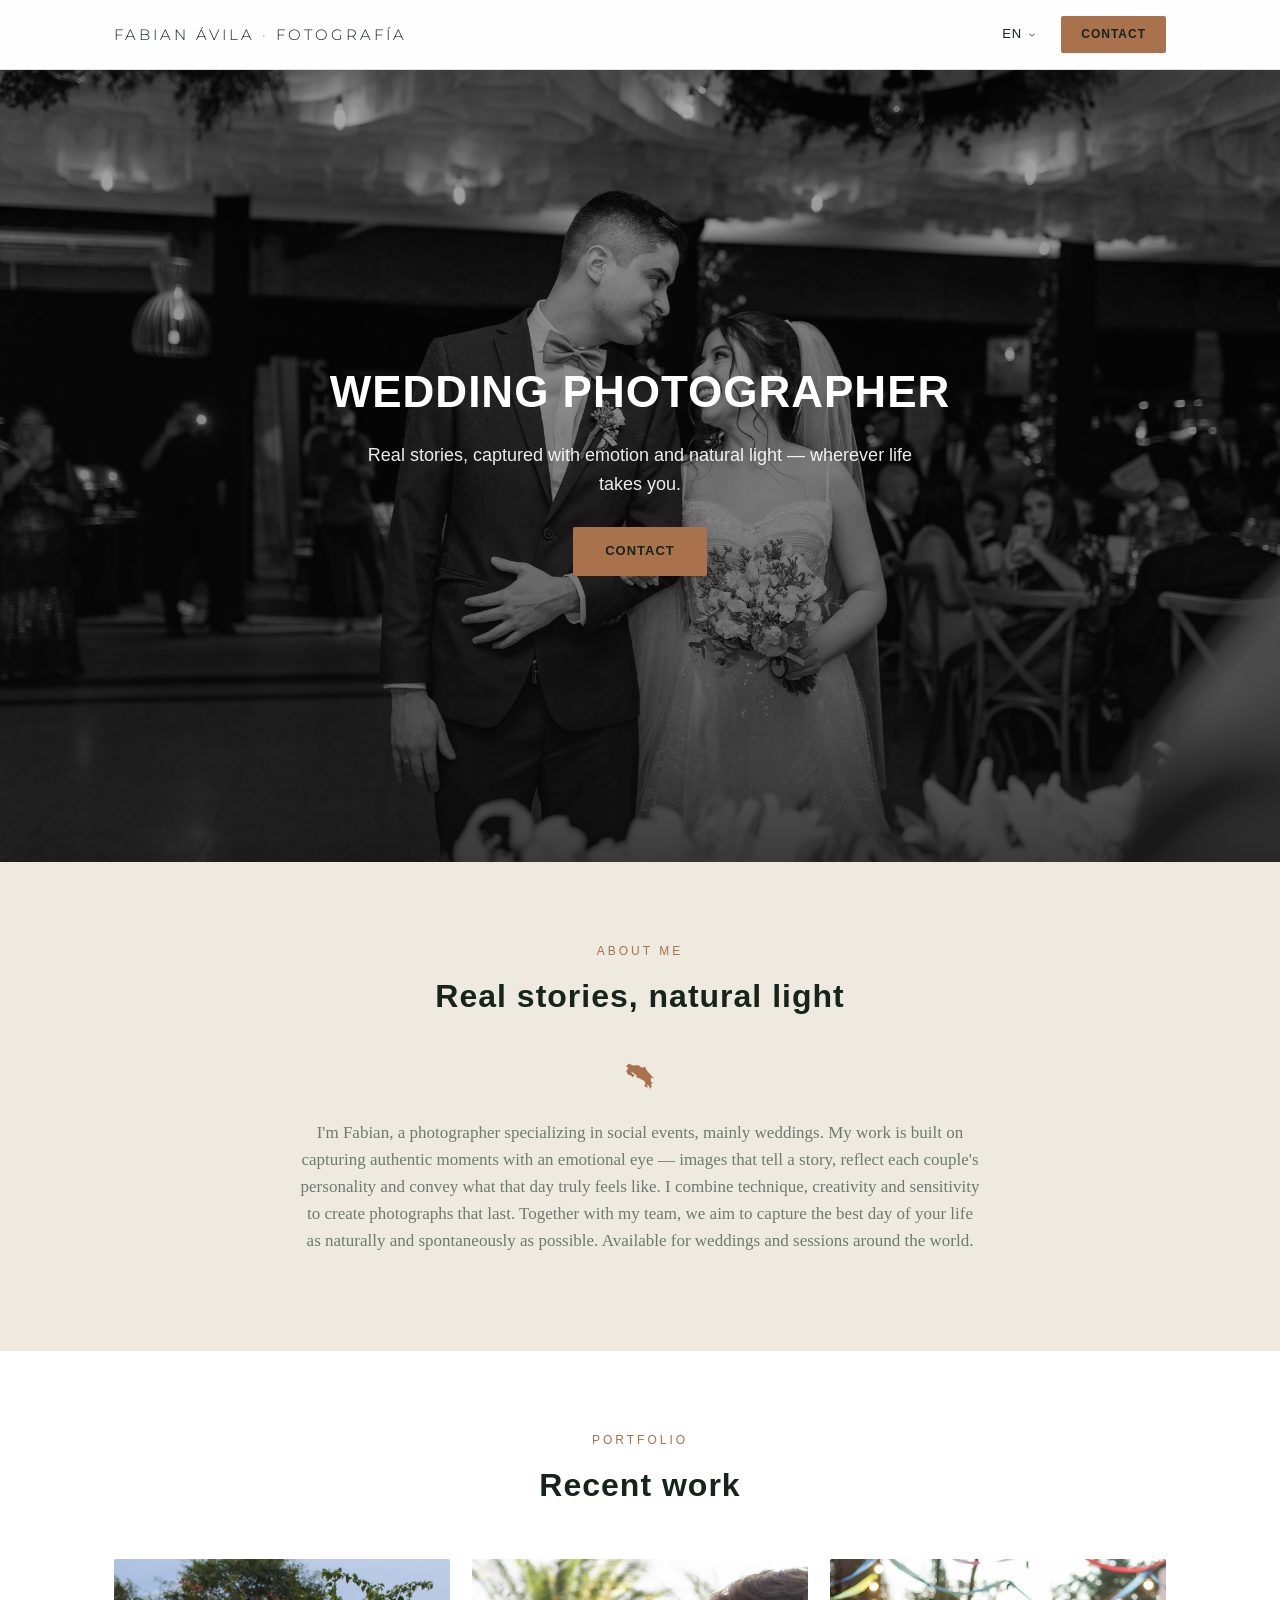
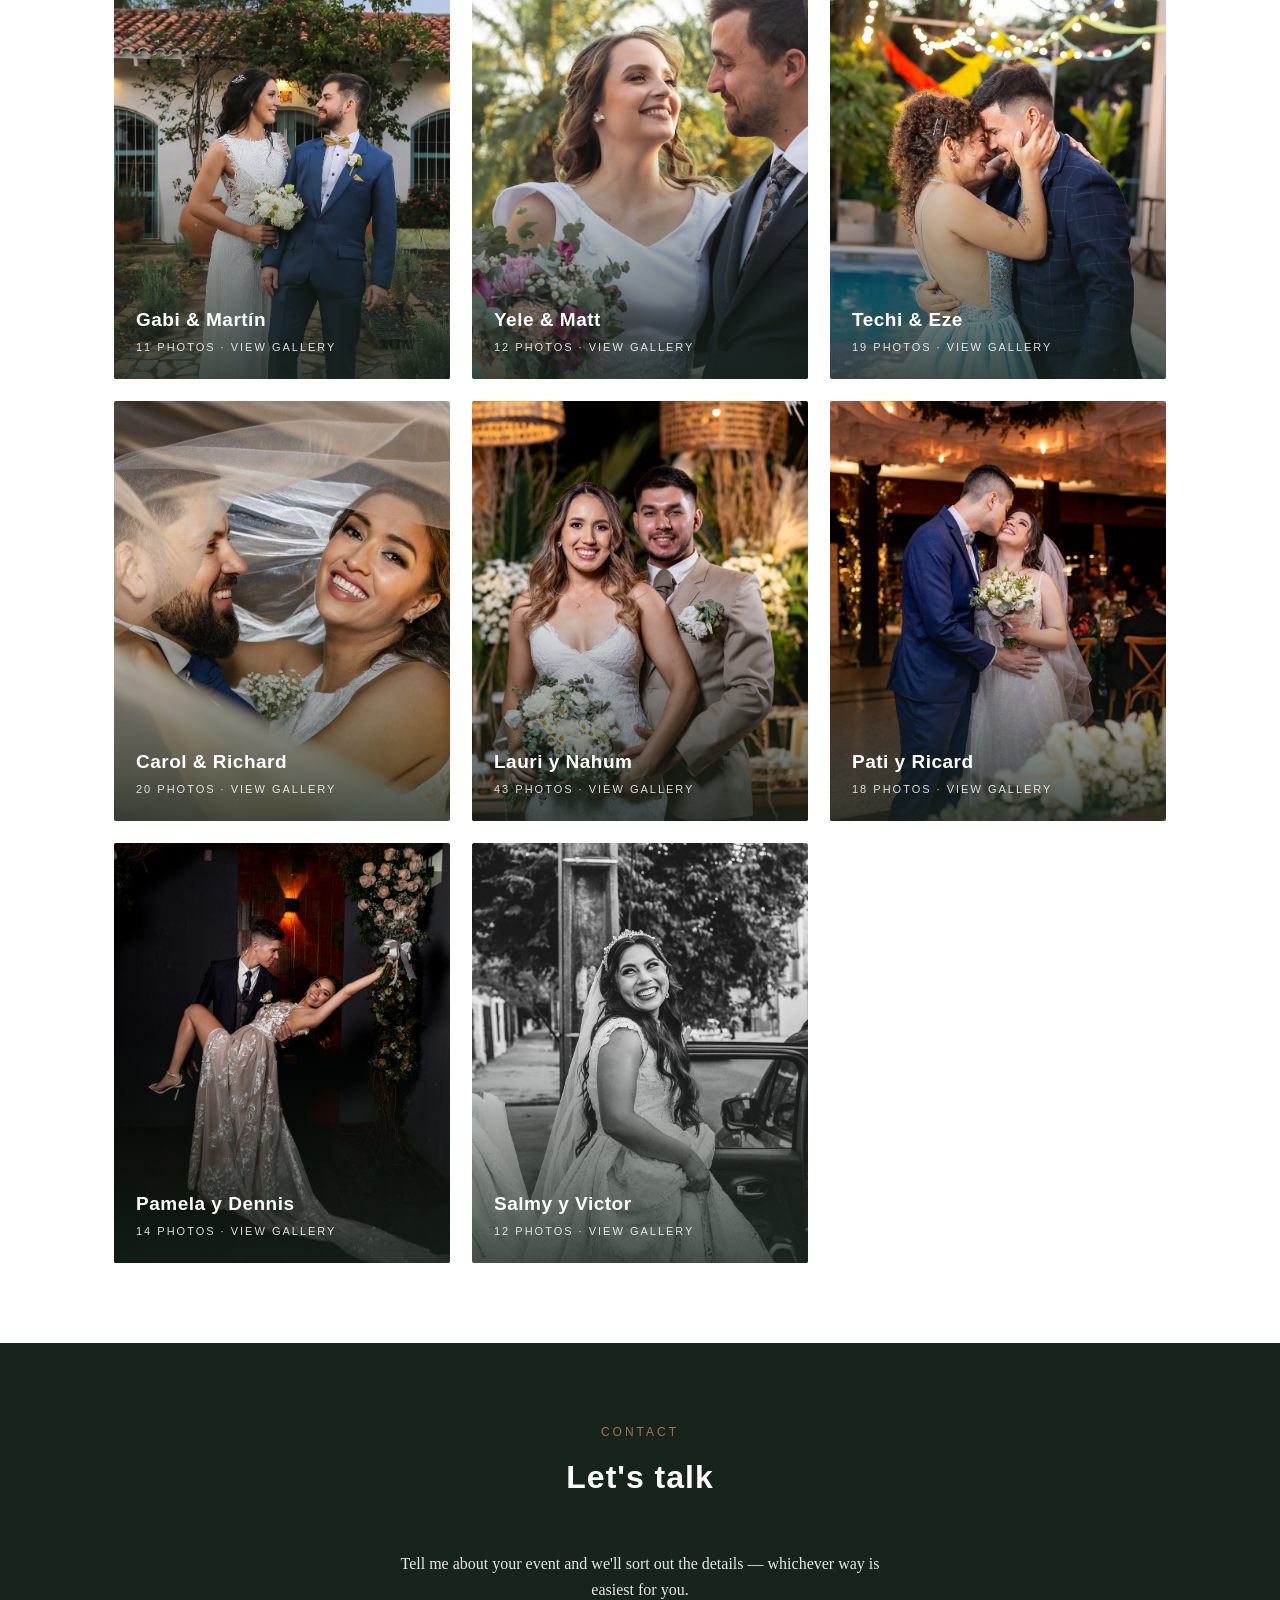
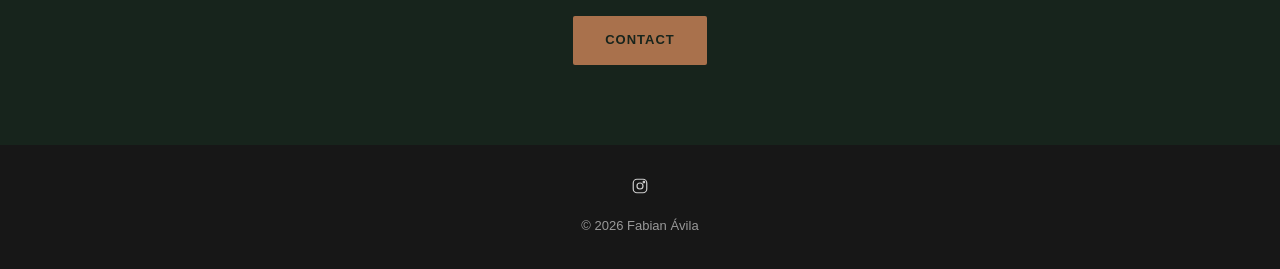
==== commit 88058706: "Add files via upload" ====
--- a/en/index.html
+++ b/en/index.html
@@ -95,33 +95,6 @@
   </div>
 </section>
 
-<section class="partners">
-  <div class="container">
-    <div class="section-title">
-      <span style="color:var(--accent)">Partners</span>
-      <h2>Wedding planners &amp; venues</h2>
-    </div>
-    <p>Do you plan weddings or manage venues? Let's add your next event to the calendar and work together.</p>
-    <div class="contact-trigger-wrap">
-      <button class="btn contact-trigger" type="button">Become a partner</button>
-      <div class="contact-menu-popup">
-        <a href="https://wa.me/595994202592" target="_blank" rel="noopener">
-          <svg viewBox="0 0 24 24" fill="currentColor"><path d="M12.04 2c-5.46 0-9.9 4.43-9.9 9.9 0 1.75.46 3.45 1.32 4.95L2 22l5.25-1.38a9.87 9.87 0 0 0 4.79 1.22h.01c5.46 0 9.9-4.43 9.9-9.9 0-2.64-1.03-5.13-2.9-7-1.87-1.87-4.35-2.9-7-2.9zm5.83 14.13c-.24.68-1.4 1.3-1.94 1.38-.5.08-1.13.11-1.82-.11-.42-.13-.96-.31-1.65-.6-2.9-1.25-4.8-4.16-4.94-4.35-.14-.19-1.18-1.57-1.18-3 0-1.43.75-2.13 1.02-2.42.27-.29.58-.36.78-.36.19 0 .39 0 .56.01.18.01.42-.07.66.5.24.58.83 2 .9 2.15.07.14.12.31.02.5-.1.19-.15.31-.3.48-.15.17-.31.38-.44.51-.15.15-.3.31-.13.6.17.29.75 1.24 1.62 2.01 1.11.99 2.05 1.3 2.34 1.45.29.15.46.12.63-.07.17-.19.72-.84.92-1.13.19-.29.38-.24.64-.14.26.1 1.65.78 1.93.92.29.14.48.22.55.34.07.12.07.68-.17 1.36z"/></svg>
-          WhatsApp
-        </a>
-        <a href="mailto:favila1696@gmail.com">
-          <svg viewBox="0 0 24 24" fill="none" stroke="currentColor" stroke-width="1.6"><rect x="3" y="5" width="18" height="14" rx="2"/><path d="M3 7l9 6 9-6"/></svg>
-          Email
-        </a>
-        <a href="#contact" data-action="form">
-          <svg viewBox="0 0 24 24" fill="none" stroke="currentColor" stroke-width="1.6"><path d="M14 3H7a2 2 0 0 0-2 2v14a2 2 0 0 0 2 2h10a2 2 0 0 0 2-2V9z"/><path d="M14 3v6h6"/><path d="M9 13h6M9 17h4"/></svg>
-          Contact form
-        </a>
-      </div>
-    </div>
-  </div>
-</section>
-
 <section class="contact" id="contact">
   <div class="container">
     <div class="section-title">
@@ -129,7 +102,7 @@
       <h2>Let's talk</h2>
     </div>
     <div class="contact-wrap">
-      <p style="max-width:520px;color:var(--gray);margin-bottom:6px;">Tell me about your event and we'll sort out the details — whichever way is easiest for you.</p>
+      <p style="max-width:520px;margin-bottom:6px;">Tell me about your event and we'll sort out the details — whichever way is easiest for you.</p>
       <div class="contact-trigger-wrap">
         <button class="btn contact-trigger" type="button">Contact</button>
         <div class="contact-menu-popup">
@@ -196,6 +169,7 @@
   </div>
 </div>
 
+<script src="/api/config.js"></script>
 <script src="/js/main.js"></script>
 </body>
 </html>
--- a/css/style.css
+++ b/css/style.css
@@ -0,0 +1,132 @@
+:root{
+  --dark:#17241C;
+  --accent:#A9714C;
+  --light:#EFEAE0;
+  --gray:#6E7A6E;
+  --white:#fff;
+}
+*{margin:0;padding:0;box-sizing:border-box;}
+body{font-family:'Georgia','Times New Roman',serif; color:#2b2b2b; background:var(--light); line-height:1.6;}
+h1,h2,h3{font-family:'Helvetica Neue',Arial,sans-serif; letter-spacing:1px;}
+a{text-decoration:none; color:inherit;}
+button{font:inherit; cursor:pointer;}
+.container{max-width:1100px; margin:0 auto; padding:0 24px;}
+
+/* NAV */
+nav{position:sticky; top:0; background:rgba(255,255,255,0.95); z-index:60; border-bottom:1px solid #e5e0d8;}
+nav .container{display:flex; justify-content:space-between; align-items:center; padding:16px 24px; gap:20px;}
+.logo{font-size:15px; font-weight:300; color:var(--dark); font-family:'Montserrat',Arial,sans-serif; letter-spacing:3px; text-transform:uppercase;}
+.nav-right{display:flex; align-items:center; gap:22px;}
+
+/* Language dropdown */
+.lang-switch{position:relative; font-family:'Helvetica Neue',Arial,sans-serif;}
+.lang-current{display:flex; align-items:center; gap:5px; font-size:13px; letter-spacing:1px; color:var(--dark); background:none; border:none; padding:6px 2px;}
+.lang-current svg{width:10px; height:10px; transition:transform .2s;}
+.lang-switch.open .lang-current svg{transform:rotate(180deg);}
+.lang-menu{position:absolute; top:calc(100% + 8px); right:0; background:#fff; border:1px solid #e5e0d8; border-radius:2px; min-width:110px; box-shadow:0 8px 24px rgba(0,0,0,0.08); opacity:0; visibility:hidden; transform:translateY(-6px); transition:all .18s ease;}
+.lang-switch.open .lang-menu{opacity:1; visibility:visible; transform:translateY(0);}
+.lang-menu a{display:block; padding:10px 16px; font-size:13px; letter-spacing:0.5px; color:var(--dark);}
+.lang-menu a:hover{background:var(--light);}
+.lang-menu a.active{color:var(--accent); font-weight:bold;}
+
+/* NAV contact button */
+.nav-contact-btn{background:var(--accent); color:var(--dark); padding:9px 20px; border-radius:2px; font-family:'Helvetica Neue',Arial,sans-serif; font-weight:bold; letter-spacing:1px; text-transform:uppercase; font-size:12px; border:none; transition:opacity .2s;}
+.nav-contact-btn:hover{opacity:.85;}
+
+/* HERO */
+.hero{position:relative; height:88vh; min-height:520px; display:flex; align-items:center; justify-content:center; text-align:center; color:#fff;
+  background:linear-gradient(180deg, rgba(10,10,10,0.35) 0%, rgba(10,10,10,0.55) 70%, rgba(10,10,10,0.8) 100%), url('../gallery/hero-bw.jpg');
+  background-size:cover; background-position:center 30%;}
+.hero-content h1{font-size:44px; margin-bottom:14px; text-transform:uppercase;}
+.hero-content p{font-size:18px; max-width:560px; margin:0 auto 28px; opacity:0.92; font-family:'Helvetica Neue',Arial,sans-serif;}
+.btn{display:inline-block; background:var(--accent); color:var(--dark); padding:14px 32px; border-radius:2px; font-family:'Helvetica Neue',Arial,sans-serif; font-weight:bold; letter-spacing:1px; text-transform:uppercase; font-size:13px; transition:opacity .2s; border:none;}
+.btn:hover{opacity:0.85;}
+.btn-outline{background:transparent; border:1px solid rgba(255,255,255,0.6); color:#fff;}
+.btn-outline:hover{background:rgba(255,255,255,0.12); opacity:1;}
+
+/* SECTIONS */
+section{padding:80px 0;}
+.section-title{text-align:center; margin-bottom:48px;}
+.section-title span{display:block; font-family:'Helvetica Neue',Arial,sans-serif; font-size:12px; letter-spacing:3px; text-transform:uppercase; color:var(--accent); margin-bottom:10px;}
+.section-title h2{font-size:32px; color:var(--dark);}
+
+/* ABOUT */
+.about p{max-width:680px; margin:0 auto 16px; text-align:center; color:var(--gray); font-size:17px;}
+.pura-vida-mark{display:flex; flex-direction:column; align-items:center; gap:8px; margin:-8px 0 28px;}
+.pura-vida-text{font-family:'Montserrat',Arial,sans-serif; font-weight:500; font-size:15px; letter-spacing:4px; text-transform:uppercase; color:var(--accent);}
+.cr-map{width:28px; height:28px; color:var(--accent);}
+
+/* GALLERY GRID (cover + click to open) */
+.gallery{background:#fff;}
+.gallery-grid{display:grid; grid-template-columns:repeat(3,1fr); gap:22px;}
+.gallery-card{position:relative; aspect-ratio:4/5; overflow:hidden; border-radius:2px; background:#e7e2d8; cursor:pointer;}
+.gallery-card img{width:100%; height:100%; object-fit:cover; display:block; transition:transform .5s ease;}
+.gallery-card:hover img{transform:scale(1.06);}
+.gallery-card .overlay{position:absolute; inset:0; display:flex; flex-direction:column; justify-content:flex-end; padding:22px; background:linear-gradient(180deg, rgba(23,36,28,0) 45%, rgba(23,36,28,0.78) 100%); color:#fff;}
+.gallery-card .overlay h3{font-size:19px; letter-spacing:0.5px; margin-bottom:4px;}
+.gallery-card .overlay span{font-family:'Helvetica Neue',Arial,sans-serif; font-size:11px; letter-spacing:2px; text-transform:uppercase; opacity:0.85;}
+
+/* LIGHTBOX */
+.lightbox{position:fixed; inset:0; background:rgba(10,12,10,0.96); z-index:200; display:none; align-items:center; justify-content:center; flex-direction:column;}
+.lightbox.open{display:flex;}
+.lightbox-stage{position:relative; width:100%; max-width:1100px; padding:0 70px; display:flex; align-items:center; justify-content:center; flex:1; min-height:0;}
+.lightbox-stage img{max-width:100%; max-height:78vh; object-fit:contain; border-radius:2px; box-shadow:0 20px 60px rgba(0,0,0,0.5);}
+.lightbox-close{position:absolute; top:22px; right:28px; background:none; border:none; color:#fff; font-size:0; width:40px; height:40px; opacity:0.85;}
+.lightbox-close svg{width:24px; height:24px;}
+.lightbox-close:hover{opacity:1;}
+.lightbox-nav{position:absolute; top:50%; transform:translateY(-50%); background:rgba(255,255,255,0.08); border:none; color:#fff; width:48px; height:48px; border-radius:50%; display:flex; align-items:center; justify-content:center; transition:background .2s;}
+.lightbox-nav:hover{background:rgba(255,255,255,0.18);}
+.lightbox-nav svg{width:20px; height:20px;}
+.lightbox-prev{left:12px;}
+.lightbox-next{right:12px;}
+.lightbox-meta{color:#fff; font-family:'Helvetica Neue',Arial,sans-serif; text-align:center; padding:18px 0 26px; opacity:0.85;}
+.lightbox-meta .lb-title{font-size:14px; letter-spacing:1px; margin-bottom:4px; color:var(--accent);}
+.lightbox-meta .lb-count{font-size:12px; letter-spacing:1px;}
+
+/* CONTACT */
+.contact{background:var(--dark); color:#fff; text-align:center;}
+.contact h2{color:#fff;}
+.contact-wrap{display:flex; flex-direction:column; align-items:center; gap:8px;}
+.contact-wrap p{opacity:0.9;}
+.contact-trigger-wrap{position:relative; display:inline-block;}
+
+/* Contact popup menu (shared component, appears near any .contact-trigger) */
+.contact-menu-popup{position:absolute; top:calc(100% + 10px); left:50%; transform:translateX(-50%) translateY(-6px); z-index:120; background:#fff; border:1px solid #e5e0d8; border-radius:3px; box-shadow:0 16px 40px rgba(0,0,0,0.12); min-width:220px; opacity:0; visibility:hidden; transition:all .18s ease;}
+.contact-menu-popup.open{opacity:1; visibility:visible; transform:translateX(-50%) translateY(0);}
+.contact-menu-popup a,.contact-menu-popup button{display:flex; align-items:center; gap:12px; width:100%; text-align:left; padding:14px 18px; background:none; border:none; font-family:'Helvetica Neue',Arial,sans-serif; font-size:14px; color:var(--dark); border-bottom:1px solid #f0ece3;}
+.contact-menu-popup a:last-child,.contact-menu-popup button:last-child{border-bottom:none;}
+.contact-menu-popup a:hover,.contact-menu-popup button:hover{background:var(--light);}
+.contact-menu-popup svg{width:18px; height:18px; color:var(--accent); flex-shrink:0;}
+.nav-contact-wrap .contact-menu-popup{left:auto; right:0; transform:translateY(-6px);}
+.nav-contact-wrap .contact-menu-popup.open{transform:translateY(0);}
+
+/* Contact form panel */
+.contact-form-panel{max-width:520px; margin:36px auto 0; text-align:left; background:#fff; border-top:3px solid var(--accent); padding:32px; border-radius:2px; display:none;}
+.contact-form-panel.open{display:block;}
+.contact-form-panel label{display:block; font-family:'Helvetica Neue',Arial,sans-serif; font-size:12px; letter-spacing:1px; text-transform:uppercase; color:var(--gray); margin-bottom:6px; margin-top:16px;}
+.contact-form-panel label:first-child{margin-top:0;}
+.contact-form-panel input,.contact-form-panel textarea{width:100%; padding:11px 12px; border:1px solid #ddd6c8; border-radius:2px; font-family:'Helvetica Neue',Arial,sans-serif; font-size:14px; background:var(--light); color:#2b2b2b;}
+.contact-form-panel textarea{min-height:110px; resize:vertical;}
+.contact-form-panel button[type="submit"]{margin-top:22px; width:100%;}
+.form-status{margin-top:14px; font-family:'Helvetica Neue',Arial,sans-serif; font-size:13px; text-align:center;}
+.form-status.ok{color:#3d6b4f;}
+.form-status.err{color:#a94442;}
+
+/* FOOTER */
+footer{background:#171717; color:#999; text-align:center; padding:32px 0; font-family:'Helvetica Neue',Arial,sans-serif; font-size:13px;}
+footer .footer-social{display:inline-flex; gap:16px; margin-bottom:14px;}
+footer .footer-social a{color:#ccc;}
+footer .footer-social svg{width:18px; height:18px;}
+footer .footer-social a:hover{color:var(--accent);}
+
+@media (max-width:720px){
+  .gallery-grid{grid-template-columns:repeat(2,1fr);}
+  .hero-content h1{font-size:30px;}
+  .lightbox-stage{padding:0 46px;}
+  .lightbox-nav{width:40px; height:40px;}
+}
+@media (max-width:480px){
+  .gallery-grid{grid-template-columns:1fr;}
+  .nav-right{gap:12px;}
+  .contact-form-panel{padding:24px 20px;}
+}
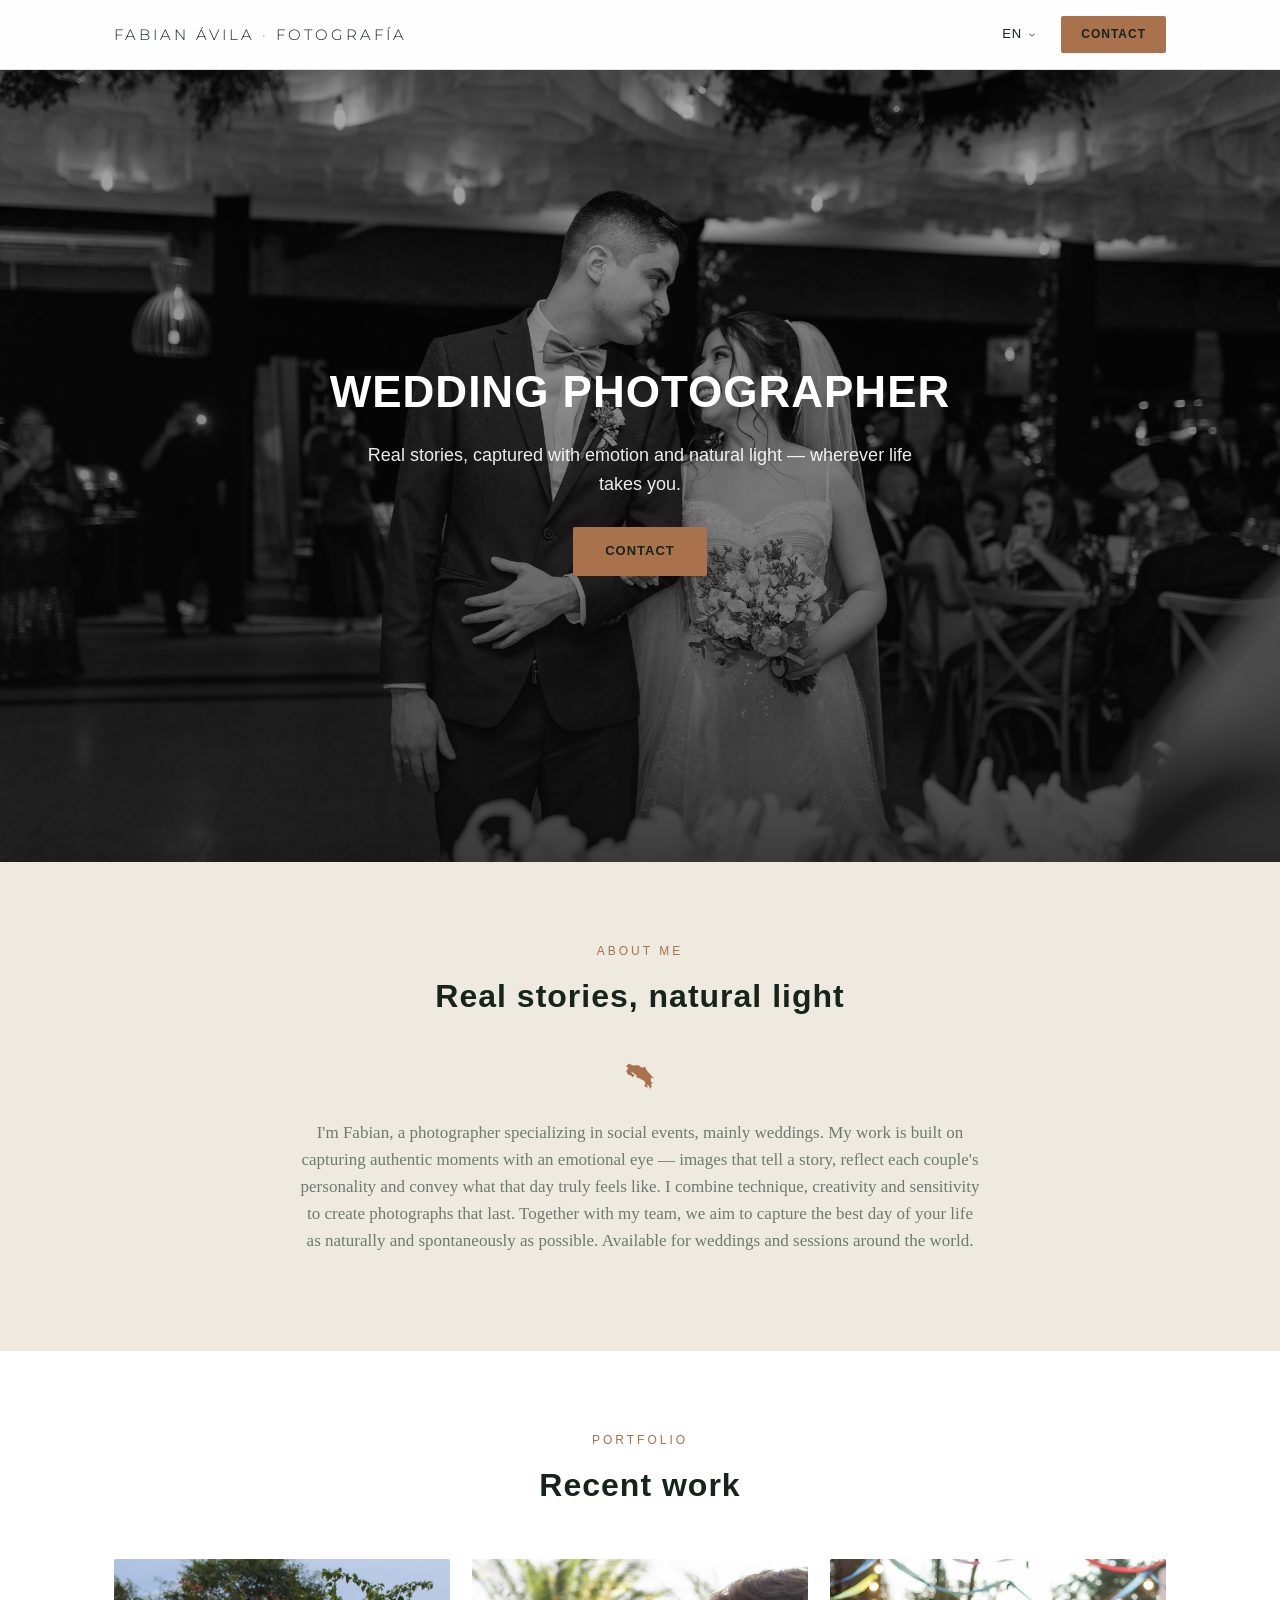
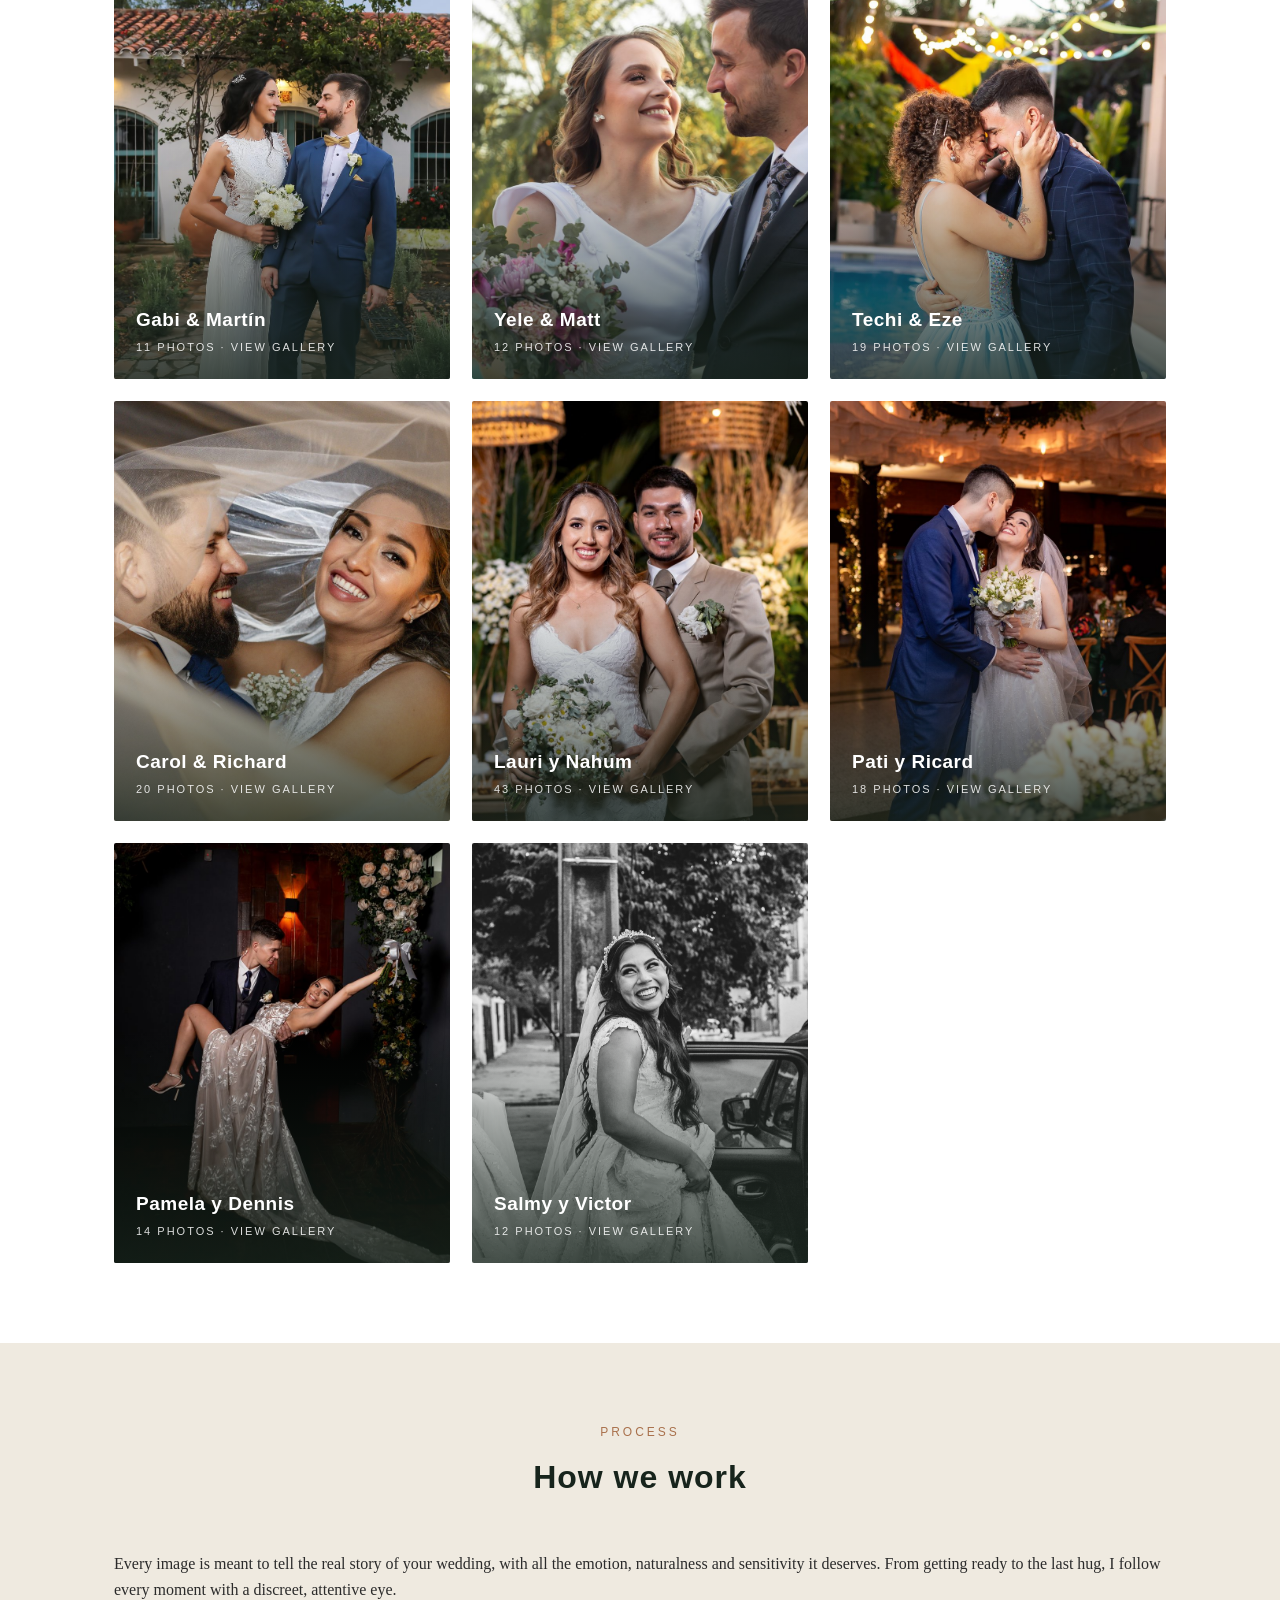
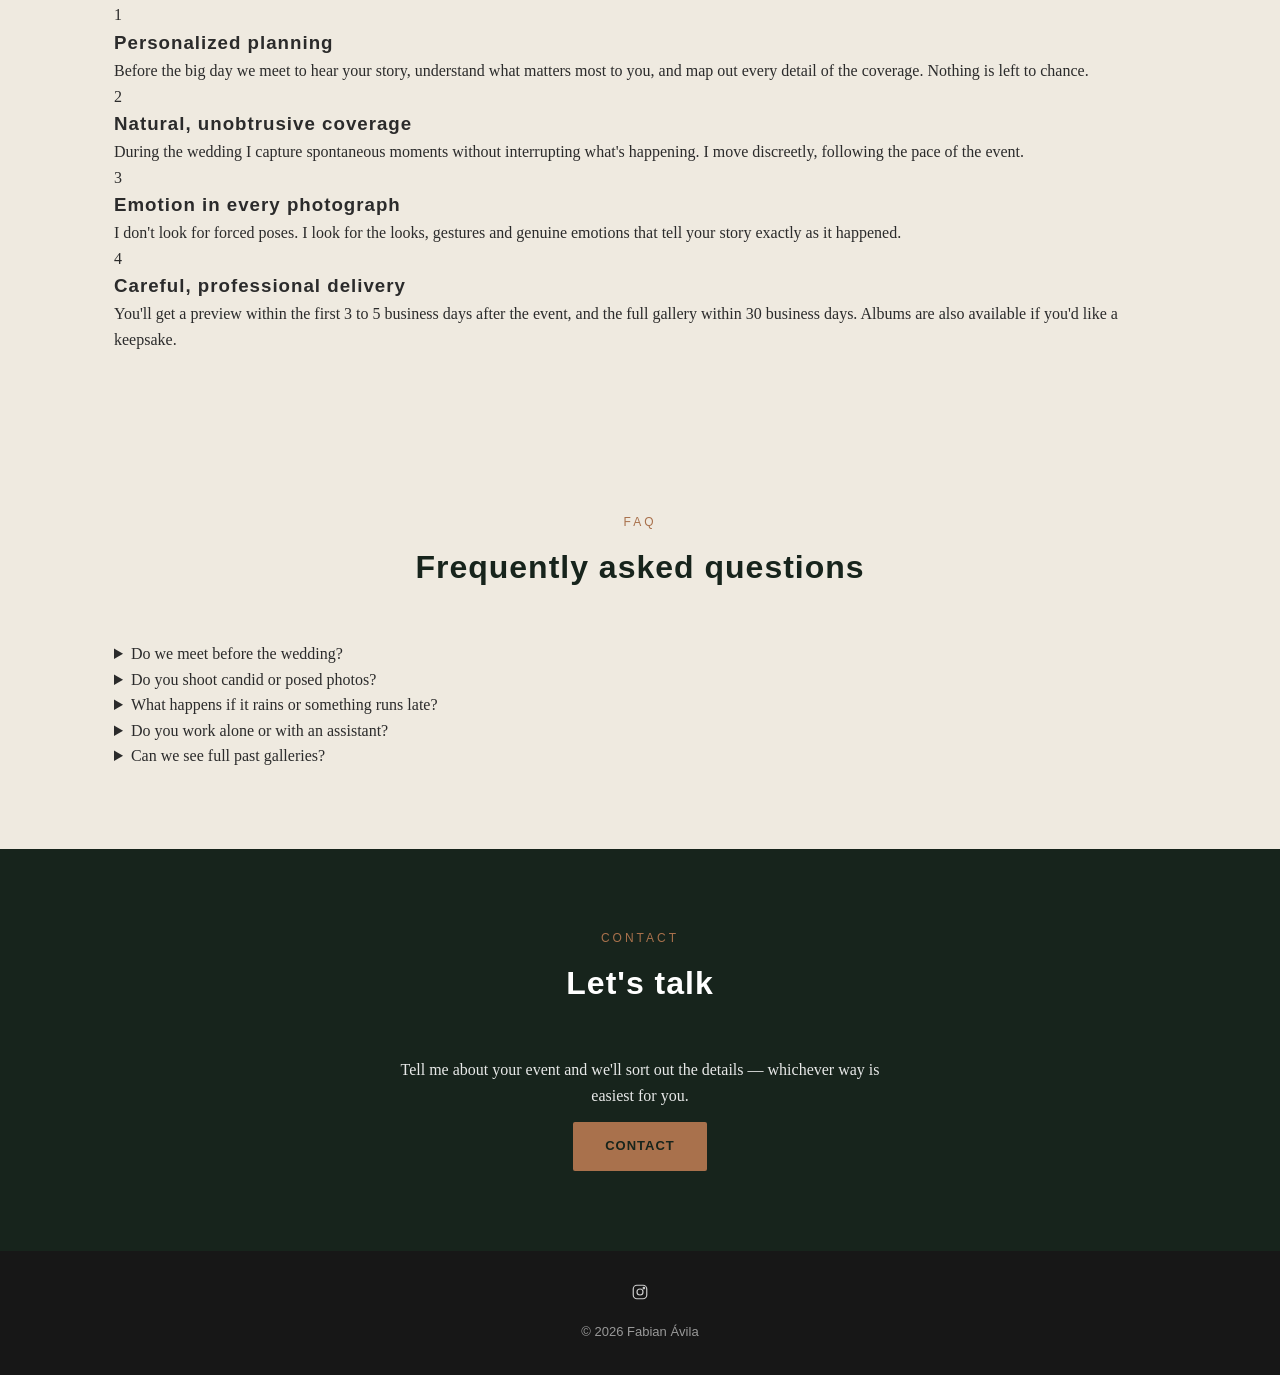
==== commit fdf525be: "Add files via upload" ====
--- a/en/index.html
+++ b/en/index.html
@@ -95,6 +95,77 @@
   </div>
 </section>
 
+<section class="process">
+  <div class="container">
+    <div class="section-title">
+      <span>Process</span>
+      <h2>How we work</h2>
+    </div>
+    <p class="process-intro">Every image is meant to tell the real story of your wedding, with all the emotion, naturalness and sensitivity it deserves. From getting ready to the last hug, I follow every moment with a discreet, attentive eye.</p>
+    <div class="process-steps">
+      <div class="step">
+        <span class="step-num">1</span>
+        <div>
+          <h3>Personalized planning</h3>
+          <p>Before the big day we meet to hear your story, understand what matters most to you, and map out every detail of the coverage. Nothing is left to chance.</p>
+        </div>
+      </div>
+      <div class="step">
+        <span class="step-num">2</span>
+        <div>
+          <h3>Natural, unobtrusive coverage</h3>
+          <p>During the wedding I capture spontaneous moments without interrupting what's happening. I move discreetly, following the pace of the event.</p>
+        </div>
+      </div>
+      <div class="step">
+        <span class="step-num">3</span>
+        <div>
+          <h3>Emotion in every photograph</h3>
+          <p>I don't look for forced poses. I look for the looks, gestures and genuine emotions that tell your story exactly as it happened.</p>
+        </div>
+      </div>
+      <div class="step">
+        <span class="step-num">4</span>
+        <div>
+          <h3>Careful, professional delivery</h3>
+          <p>You'll get a preview within the first 3 to 5 business days after the event, and the full gallery within 30 business days. Albums are also available if you'd like a keepsake.</p>
+        </div>
+      </div>
+    </div>
+  </div>
+</section>
+
+<section class="faq">
+  <div class="container">
+    <div class="section-title">
+      <span>FAQ</span>
+      <h2>Frequently asked questions</h2>
+    </div>
+    <div class="faq-list">
+      <details class="faq-item">
+        <summary>Do we meet before the wedding?<span class="faq-icon"></span></summary>
+        <p>Yes — we set up a call or meet in person to get to know each other, plan the coverage, and make sure I capture what matters most to you.</p>
+      </details>
+      <details class="faq-item">
+        <summary>Do you shoot candid or posed photos?<span class="faq-icon"></span></summary>
+        <p>Both. During the event I focus on natural, documentary-style shots, and only step in when needed — for group photos or a specific portrait.</p>
+      </details>
+      <details class="faq-item">
+        <summary>What happens if it rains or something runs late?<span class="faq-icon"></span></summary>
+        <p>I adapt to the real pace of the event. Coverage is flexible and I'm ready for changes in weather or timing.</p>
+      </details>
+      <details class="faq-item">
+        <summary>Do you work alone or with an assistant?<span class="faq-icon"></span></summary>
+        <p>It depends on the event — for larger weddings I bring an assistant and however many photographers are needed.</p>
+      </details>
+      <details class="faq-item">
+        <summary>Can we see full past galleries?<span class="faq-icon"></span></summary>
+        <p>Of course! I'm happy to share private galleries from real weddings so you can see my style from start to finish.</p>
+      </details>
+    </div>
+  </div>
+</section>
+
 <section class="contact" id="contact">
   <div class="container">
     <div class="section-title">
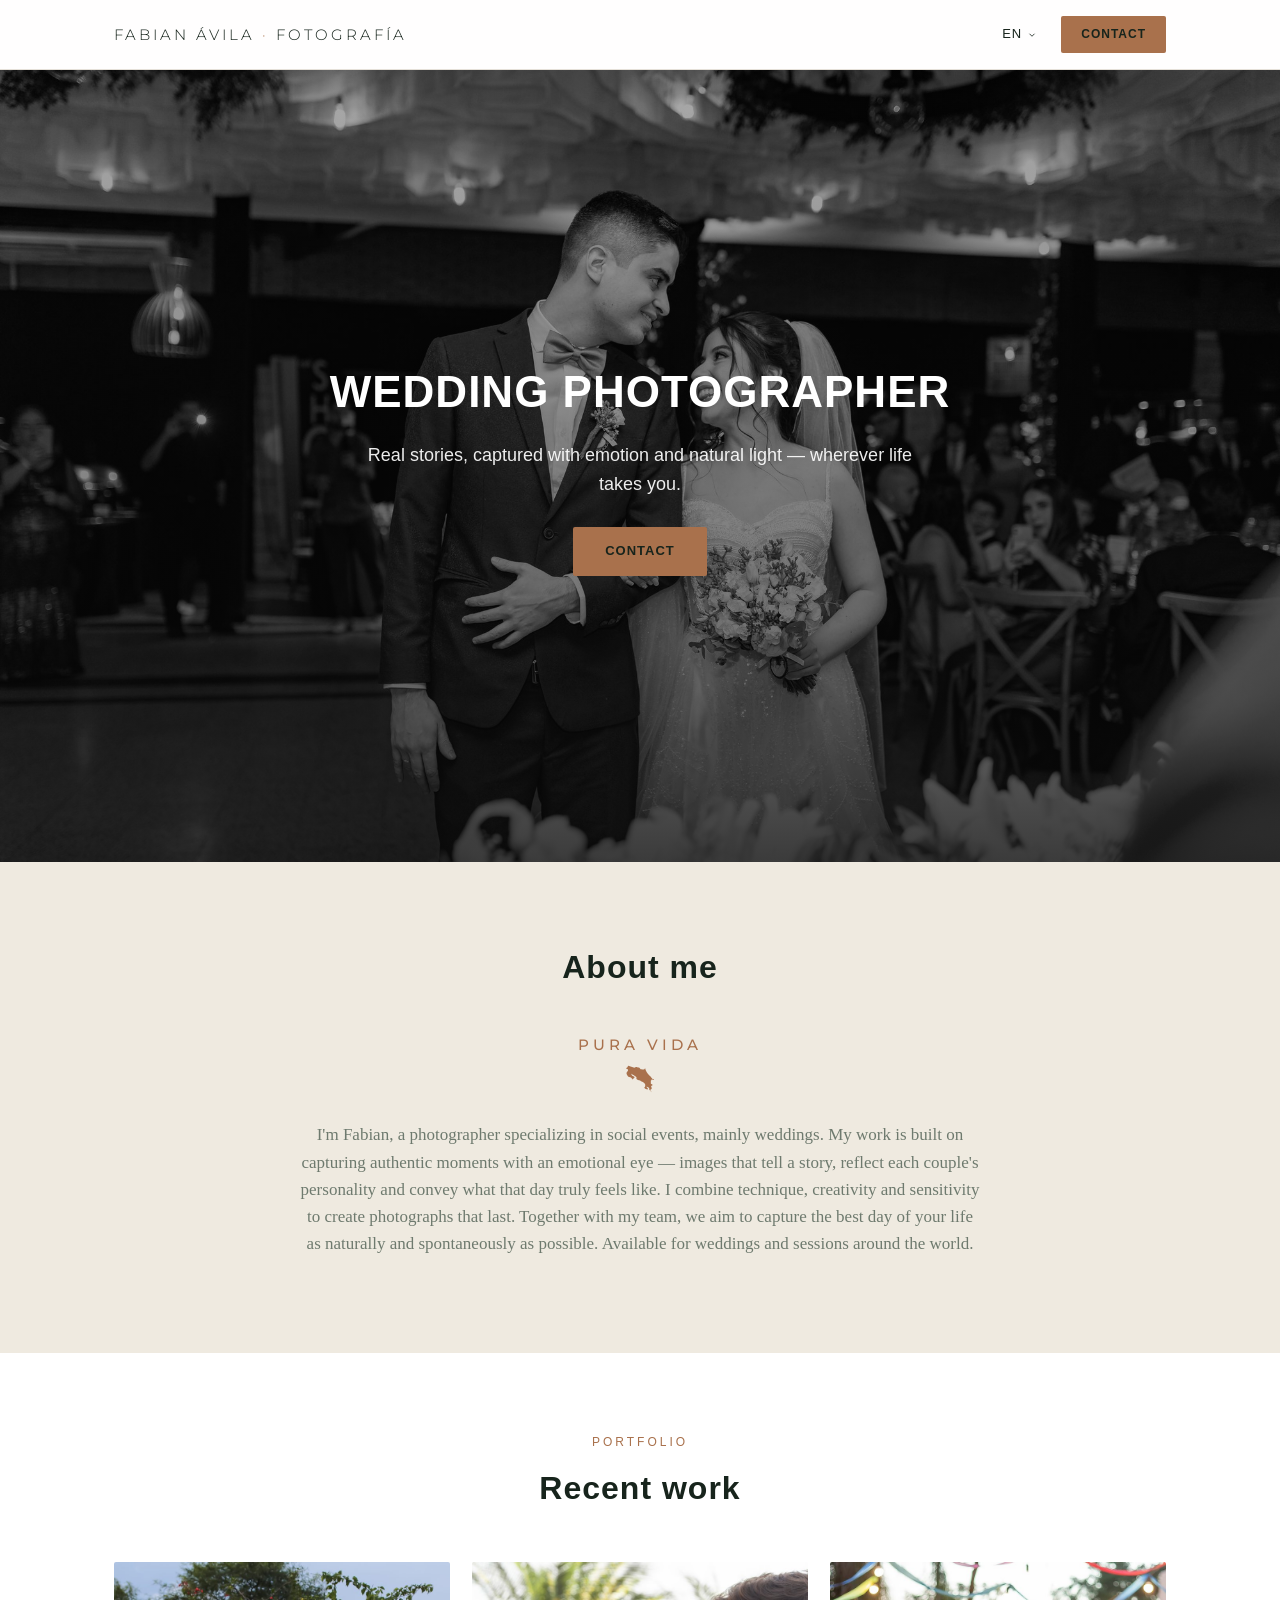
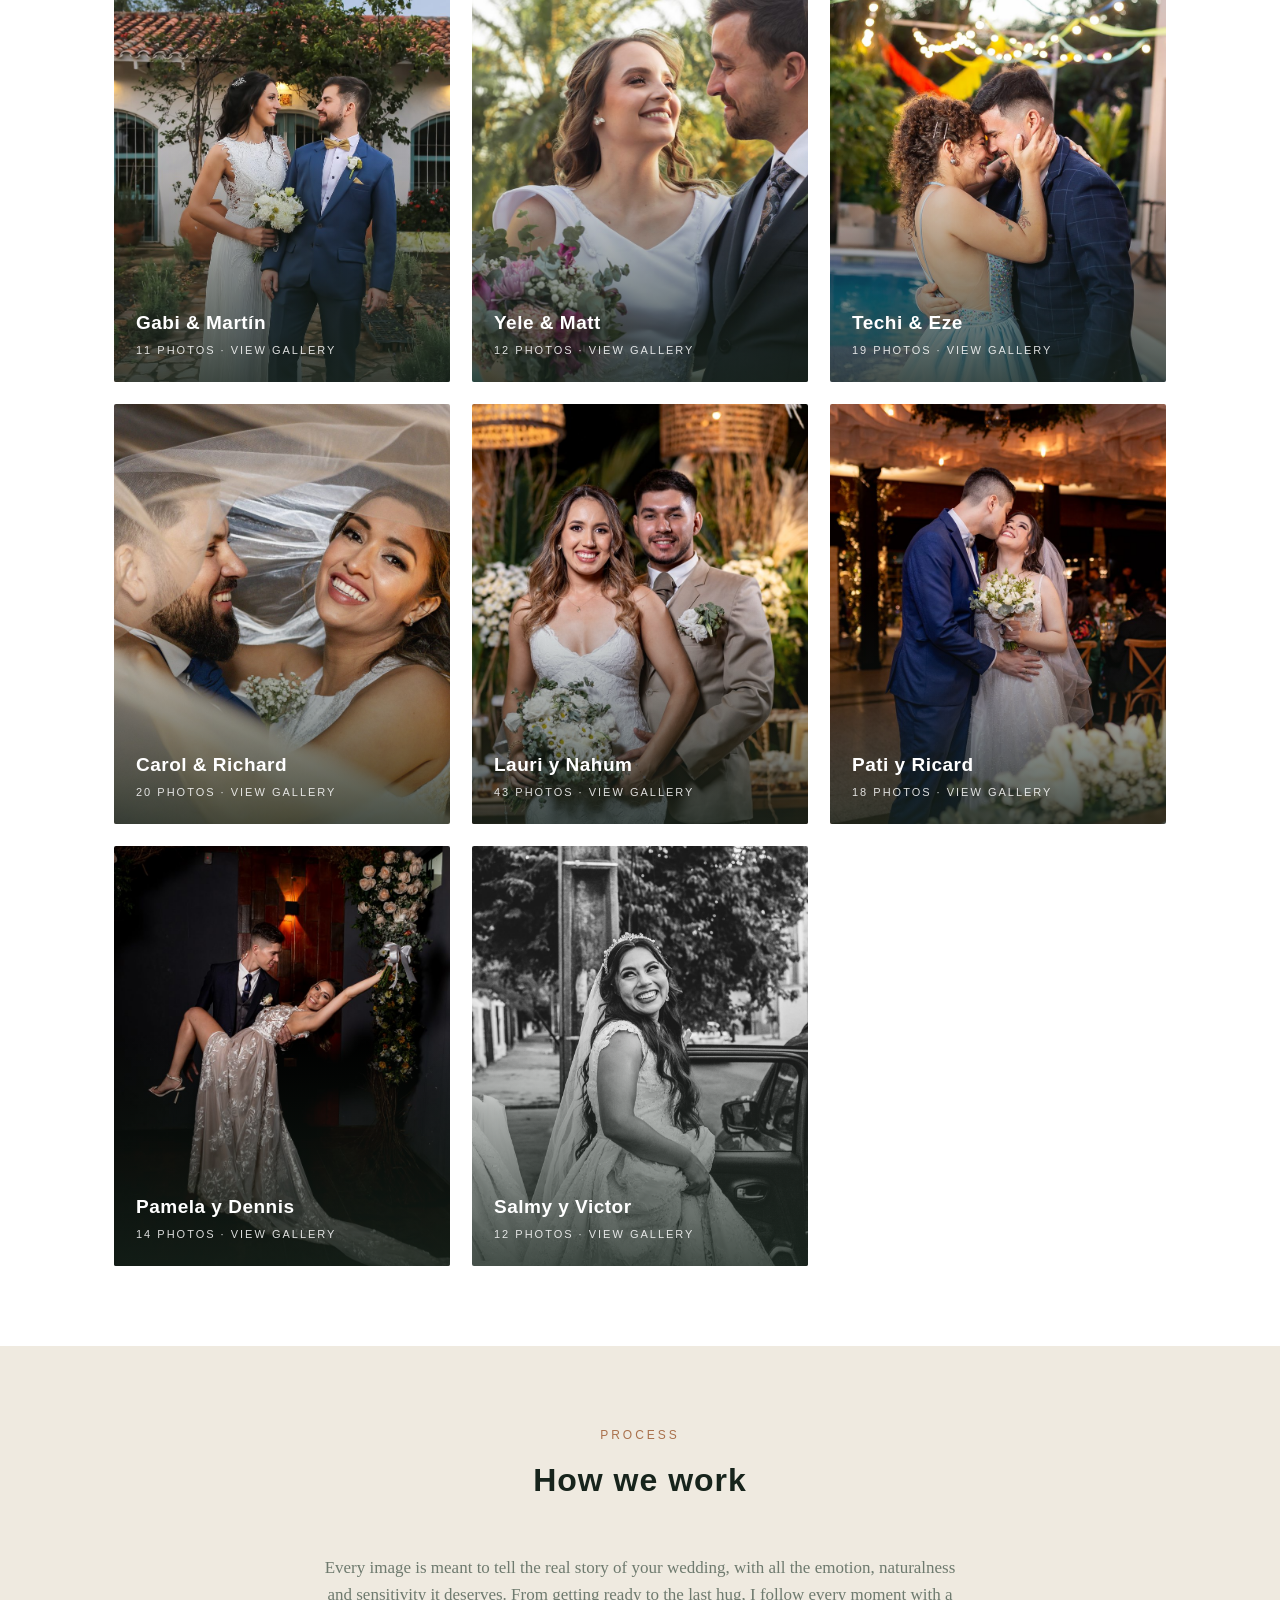
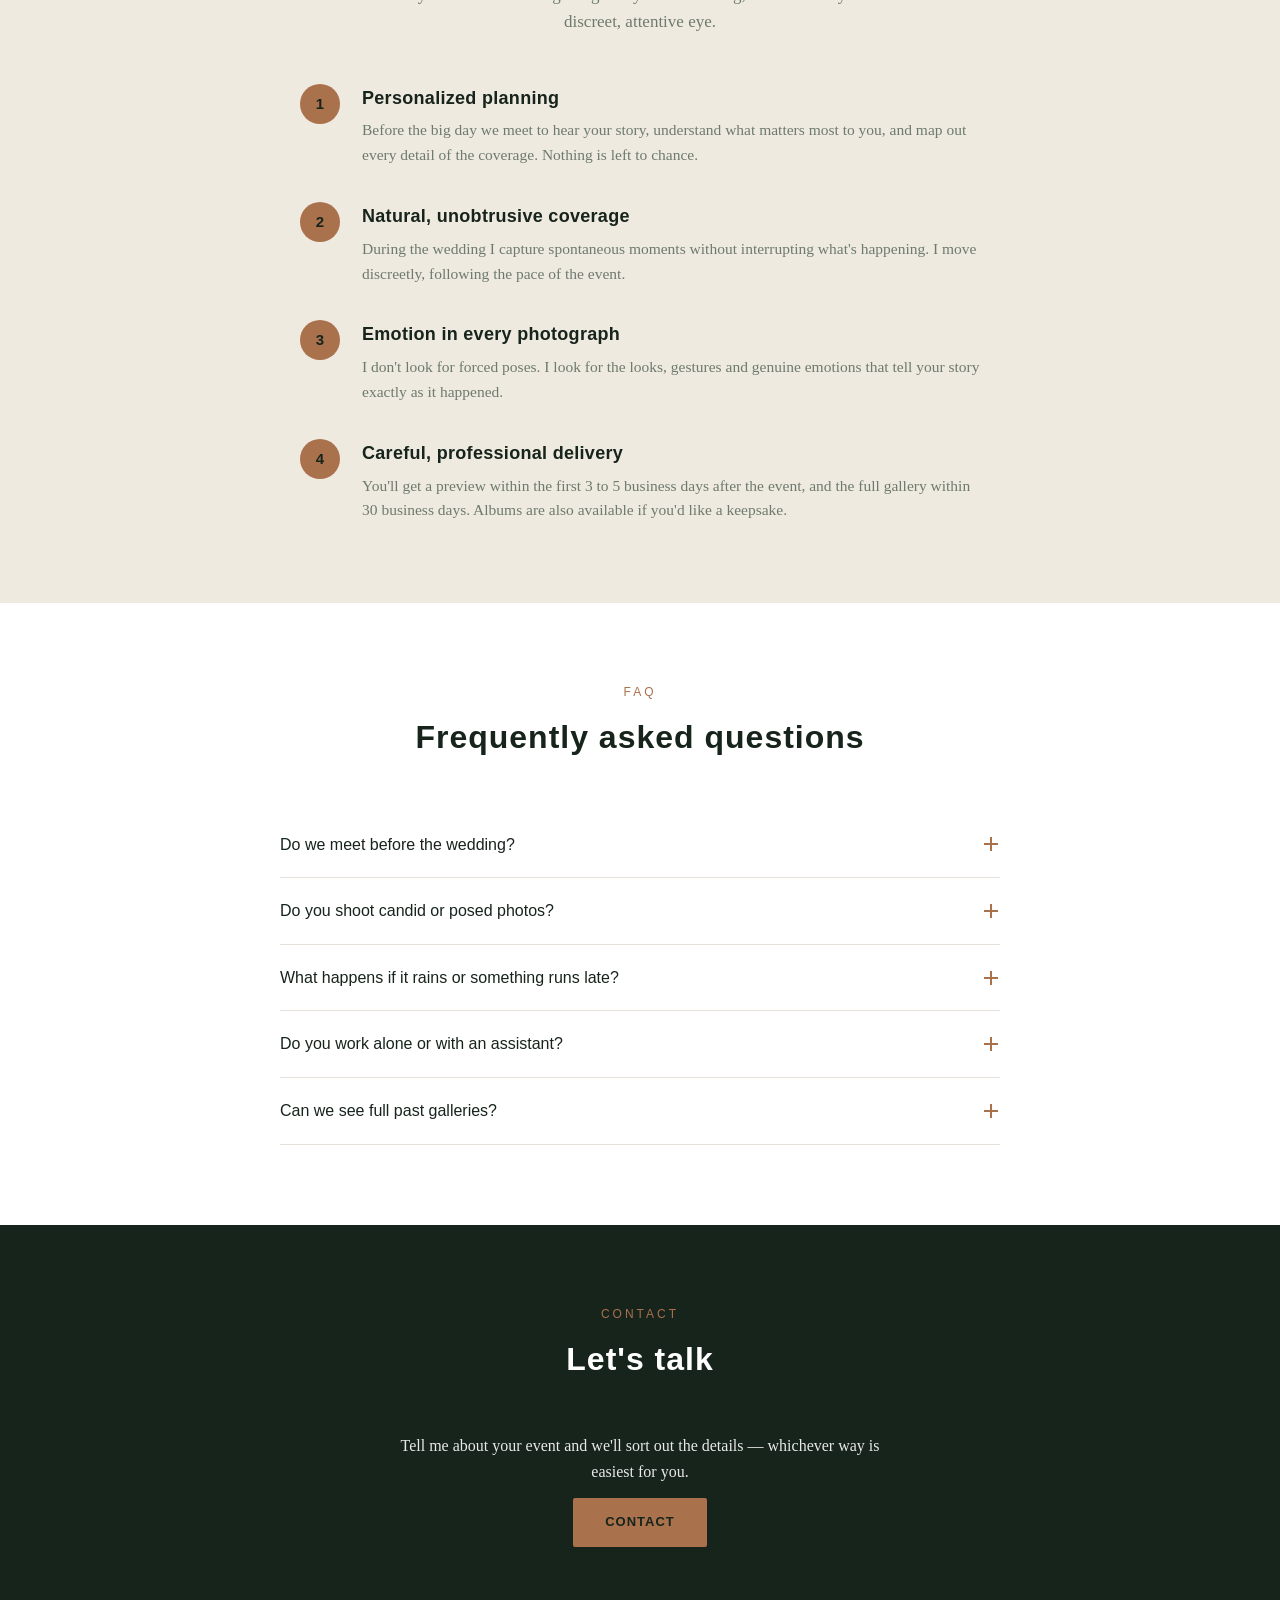
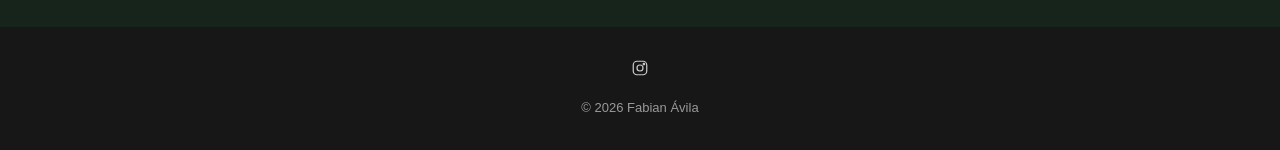
==== commit 95076abf: "Add files via upload" ====
--- a/en/index.html
+++ b/en/index.html
@@ -75,10 +75,10 @@
 <section class="about">
   <div class="container">
     <div class="section-title">
-      <span>About me</span>
-      <h2>Real stories, natural light</h2>
+      <h2>About me</h2>
     </div>
     <div class="pura-vida-mark">
+      <span class="pura-vida-text">Pura Vida</span>
       <svg class="cr-map" viewBox="0 0 200 200" aria-hidden="true"><path fill="currentColor" d="M200,103.482L199.785,104.535L198.708,105.798L197.201,106.956L195.264,107.798L190.527,105.272L185.791,102.535L183.423,103.798L182.347,107.377L180.624,109.272L178.471,110.009L177.61,111.166L177.395,123.371L177.61,134.728L181.055,135.043L186.868,139.037L189.451,141.35L190.312,143.451L189.451,144.502L185.145,147.024L181.055,150.176L178.902,154.167L182.562,160.469L183.423,164.773L183.208,169.287L182.347,171.492L174.166,176.634L172.443,178.522L172.659,179.781L176.964,183.348L179.117,186.81L181.055,191.005L181.27,194.57L177.18,187.859L171.582,181.46L166.631,177.578L166.2,168.343L164.263,163.304L156.943,158.683L150.484,155.533L145.963,156.163L148.762,161.414L156.082,168.238L156.728,170.862L156.512,174.325L151.561,173.8L147.04,172.331L141.442,171.911L137.783,169.812L130.032,161.729L135.63,154.798L137.352,150.281L137.137,140.824L135.845,136.305L129.817,129.26L120.344,121.688L107.212,115.376L100.969,110.43L85.253,106.535L79.44,104.009L74.704,99.271L74.058,95.795L75.78,90.529L71.475,83.891L52.96,70.713L42.626,65.862L40.258,63.119L38.751,62.17L40.258,71.24L44.779,76.723L56.62,81.783L59.849,84.734L61.141,88.632L54.252,96.006L50.807,97.902L49.731,101.903L47.578,103.166L45.21,100.85L35.522,89.264L17.008,83.68L13.563,80.307L6.674,69.659L3.66,60.059L4.736,53.622L12.271,43.487L14.639,39.157L14.209,36.41L14.424,32.501L11.625,29.753L4.521,26.054L0,23.2L1.292,21.719L9.473,17.807L9.903,14.317L9.903,13.153L11.195,12.942L12.271,11.99L13.132,11.038L15.285,7.652L17.223,5.747L19.376,5.43L22.174,6.805L32.293,10.509L43.703,14.528L59.849,20.239L66.523,16.644L72.336,13.788L76.211,14.211L85.038,17.49L90.205,18.547L93.434,18.23L98.816,22.988L101.83,26.582L102.476,29.013L104.198,30.282L108.504,30.599L119.053,33.029L125.511,32.606L131.324,29.965L134.553,26.899L135.63,22.037L137.137,24.468L138.859,28.274L139.505,33.135L147.255,49.505L153.283,58.582L166.631,75.247L172.228,78.304L181.916,91.687L185.361,93.899L187.298,97.796L197.201,101.061Z"/></svg>
     </div>
     <p>I'm Fabian, a photographer specializing in social events, mainly weddings. My work is built on capturing authentic moments with an emotional eye — images that tell a story, reflect each couple's personality and convey what that day truly feels like. I combine technique, creativity and sensitivity to create photographs that last. Together with my team, we aim to capture the best day of your life as naturally and spontaneously as possible. Available for weddings and sessions around the world.</p>
--- a/css/style.css
+++ b/css/style.css
@@ -83,6 +83,28 @@
 .lightbox-meta .lb-title{font-size:14px; letter-spacing:1px; margin-bottom:4px; color:var(--accent);}
 .lightbox-meta .lb-count{font-size:12px; letter-spacing:1px;}
 
+/* PROCESS (how we work) */
+.process{background:var(--light);}
+.process-intro{max-width:640px; margin:0 auto 48px; text-align:center; color:var(--gray); font-size:17px;}
+.process-steps{max-width:680px; margin:0 auto; display:flex; flex-direction:column; gap:34px;}
+.step{display:flex; gap:22px; align-items:flex-start;}
+.step-num{flex-shrink:0; width:40px; height:40px; border-radius:50%; background:var(--accent); color:var(--dark); display:flex; align-items:center; justify-content:center; font-family:'Helvetica Neue',Arial,sans-serif; font-weight:bold; font-size:15px;}
+.step h3{font-size:18px; color:var(--dark); margin-bottom:6px; letter-spacing:0.3px;}
+.step p{color:var(--gray); font-size:15.5px;}
+
+/* FAQ */
+.faq{background:#fff;}
+.faq-list{max-width:720px; margin:0 auto;}
+.faq-item{border-bottom:1px solid #e5e0d8; padding:20px 0;}
+.faq-item summary{cursor:pointer; list-style:none; display:flex; justify-content:space-between; align-items:center; gap:16px; font-family:'Helvetica Neue',Arial,sans-serif; font-size:16px; color:var(--dark); font-weight:500;}
+.faq-item summary::-webkit-details-marker{display:none;}
+.faq-icon{flex-shrink:0; width:18px; height:18px; position:relative;}
+.faq-icon::before,.faq-icon::after{content:""; position:absolute; background:var(--accent); top:50%; left:50%; transform:translate(-50%,-50%);}
+.faq-icon::before{width:14px; height:2px;}
+.faq-icon::after{width:2px; height:14px; transition:opacity .15s;}
+.faq-item[open] .faq-icon::after{opacity:0;}
+.faq-item p{margin-top:14px; color:var(--gray); font-size:15px; max-width:640px;}
+
 /* CONTACT */
 .contact{background:var(--dark); color:#fff; text-align:center;}
 .contact h2{color:#fff;}
